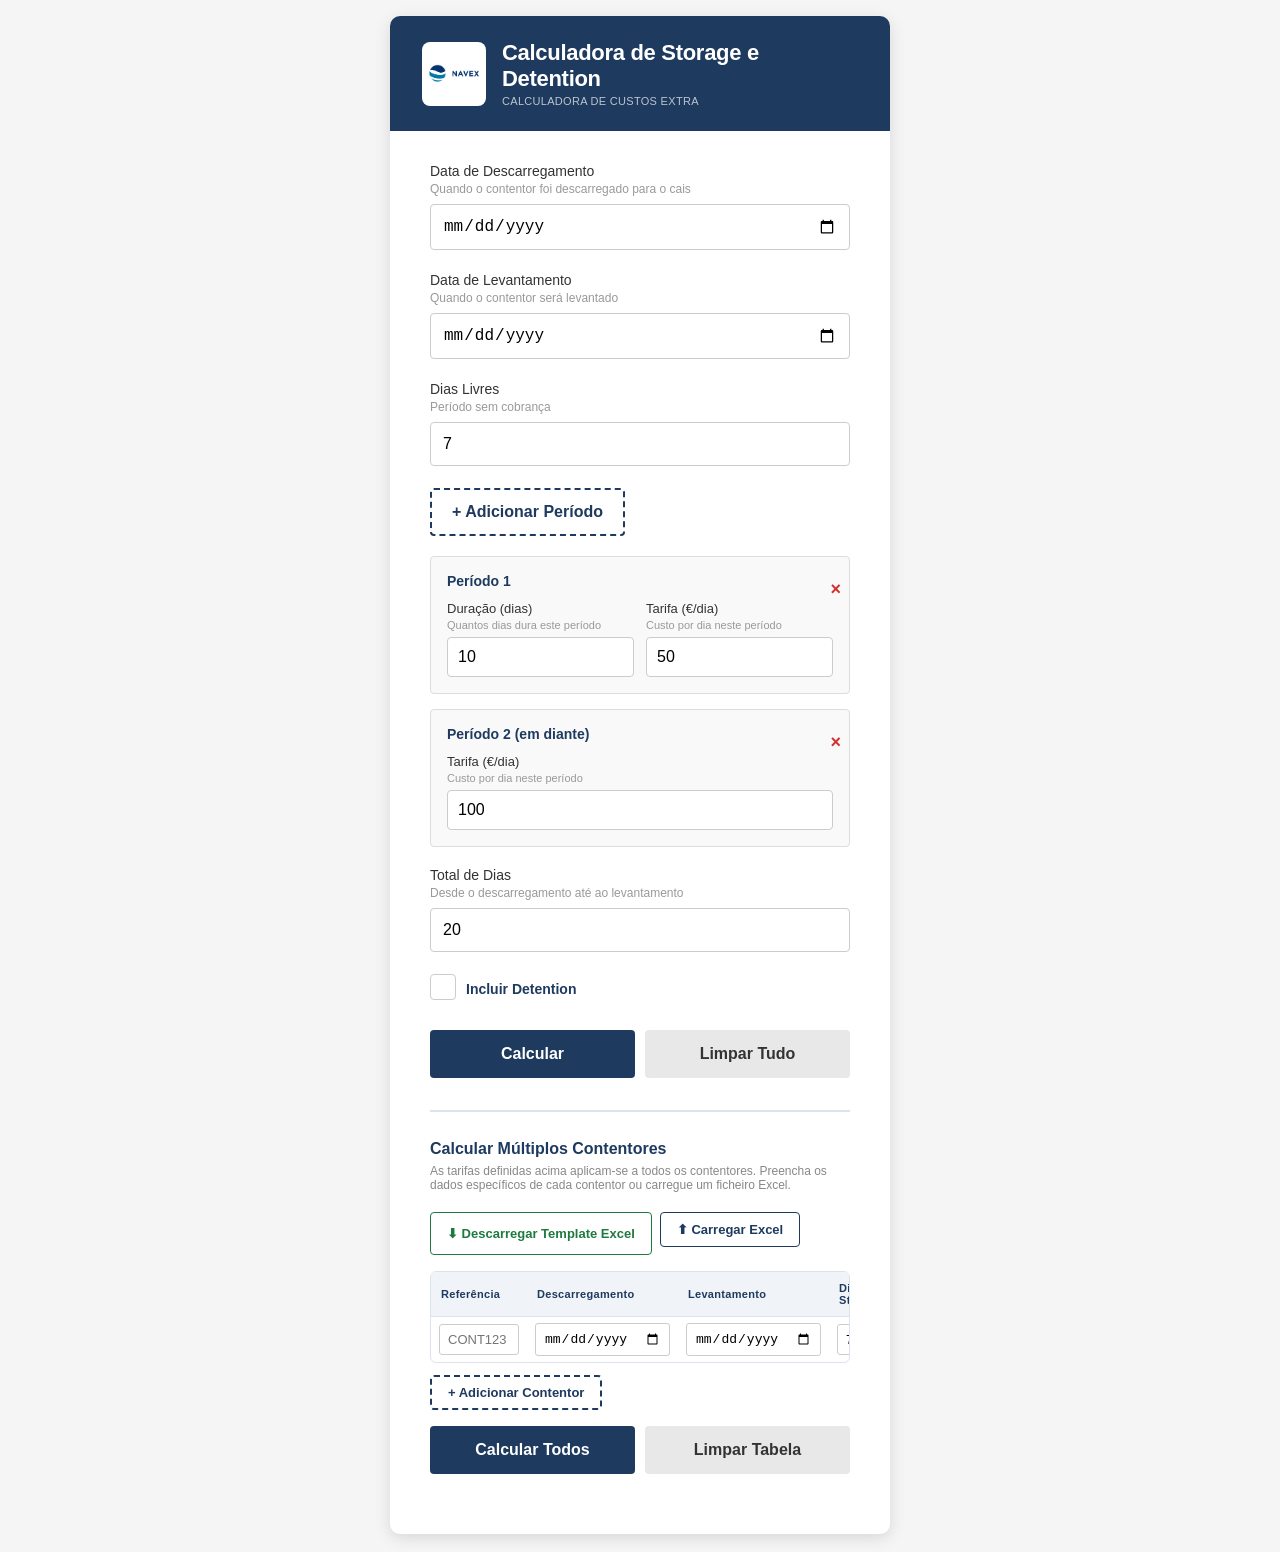
==== index.html @ ed564486 "Add Excel template download and file upload for batch calculator - SheetJS CDN loaded in <head> for " ====
<!DOCTYPE html>
<html lang="pt">
<head>
    <meta charset="UTF-8">
    <meta name="viewport" content="width=device-width, initial-scale=1.0">
    <title>Calculadora Storage e Detention</title>
    <script src="https://cdn.sheetjs.com/xlsx-0.20.3/package/dist/xlsx.full.min.js"></script>
    <style>
        * {
            margin: 0;
            padding: 0;
            box-sizing: border-box;
        }

        body {
            font-family: 'Segoe UI', Tahoma, Geneva, Verdana, sans-serif;
            background: #f5f5f5;
            min-height: 100vh;
            display: flex;
            justify-content: center;
            align-items: flex-start;
            padding: 16px;
        }

        .container {
            background: white;
            border-radius: 10px;
            box-shadow: 0 4px 16px rgba(0, 0, 0, 0.12);
            max-width: 500px;
            width: 100%;
            overflow: hidden;
        }

        .header {
            background: #1e3a5f;
            padding: 24px 32px;
            margin-bottom: 0;
        }

        .header-top {
            display: flex;
            flex-direction: row;
            align-items: center;
            gap: 16px;
        }

        .logo {
            width: 64px;
            height: 64px;
            display: flex;
            align-items: center;
            justify-content: center;
            flex-shrink: 0;
            background: white;
            border-radius: 8px;
            padding: 6px;
        }

        .logo img {
            max-width: 100%;
            max-height: 100%;
            object-fit: contain;
        }

        .header-text {
            text-align: left;
            display: flex;
            flex-direction: column;
            justify-content: center;
        }

        .header h1 {
            color: white;
            font-size: 22px;
            margin: 0;
            font-weight: 700;
            letter-spacing: -0.3px;
        }

        .header p {
            color: rgba(255, 255, 255, 0.7);
            font-size: 13px;
            margin: 0;
            margin-top: 3px;
            text-align: left;
            letter-spacing: 0.3px;
            text-transform: uppercase;
            font-size: 11px;
        }

        .form-container {
            padding: 32px 40px 40px;
        }

        .form-group {
            margin-bottom: 22px;
        }

        label {
            display: block;
            color: #333;
            font-weight: 500;
            margin-bottom: 8px;
            font-size: 14px;
        }

        label span {
            color: #999;
            font-size: 12px;
            font-weight: normal;
            display: block;
            margin-top: 3px;
        }


        input {
            width: 100%;
            padding: 12px;
            border: 1px solid #ccc;
            border-radius: 4px;
            font-size: 16px; /* 16px prevents iOS zoom on focus */
            transition: border-color 0.3s;
            -webkit-appearance: none;
            appearance: none;
        }

        input:focus {
            outline: none;
            border-color: #1e3a5f;
        }

.button-group {
            display: flex;
            gap: 10px;
            margin-top: 30px;
        }

        button {
            flex: 1;
            padding: 14px 20px;
            background: #1e3a5f;
            color: white;
            border: none;
            border-radius: 4px;
            font-size: 16px;
            font-weight: 600;
            cursor: pointer;
            transition: background 0.2s;
            touch-action: manipulation;
            min-height: 48px;
        }

        button:hover {
            background: #152a45;
        }

        button:active {
            background: #1e3a5f;
        }

        button.secondary {
            background: #e8e8e8;
            color: #333;
        }

        button.secondary:hover {
            background: #d8d8d8;
        }

        #result {
            margin-top: 30px;
            display: none;
        }

        #result.show {
            display: block;
            animation: slideIn 0.3s ease-out;
        }

        @keyframes slideIn {
            from { opacity: 0; transform: translateY(-10px); }
            to { opacity: 1; transform: translateY(0); }
        }

        .result-header {
            background: #1e3a5f;
            border-radius: 8px 8px 0 0;
            padding: 20px 24px;
            text-align: center;
        }

        .result-label {
            color: rgba(255,255,255,0.65);
            font-size: 11px;
            font-weight: 600;
            letter-spacing: 1px;
            text-transform: uppercase;
            margin-bottom: 4px;
        }

        .result-total {
            font-size: 40px;
            font-weight: 700;
            color: white;
            letter-spacing: -1px;
        }

        .result-body {
            border: 1px solid #dde3ec;
            border-top: none;
            border-radius: 0 0 8px 8px;
            overflow: hidden;
        }

        .result-free-days {
            display: flex;
            justify-content: space-between;
            align-items: center;
            padding: 12px 16px;
            background: #f0f4f8;
            border-bottom: 1px solid #dde3ec;
            font-size: 13px;
            color: #555;
        }

        .result-free-days .free-label {
            font-weight: 500;
        }

        .result-free-days .free-dates {
            font-size: 12px;
            color: #888;
        }

        .result-period {
            border-bottom: 1px solid #eaeef2;
            padding: 14px 16px;
            background: white;
        }

        .result-period:last-child {
            border-bottom: none;
        }

        .result-period-top {
            display: flex;
            justify-content: space-between;
            align-items: baseline;
            margin-bottom: 4px;
        }

        .result-period-name {
            font-weight: 600;
            font-size: 13px;
            color: #1e3a5f;
        }

        .result-period-subtotal {
            font-weight: 700;
            font-size: 15px;
            color: #1e3a5f;
        }

        .result-period-bottom {
            display: flex;
            justify-content: space-between;
            align-items: center;
        }

        .result-period-dates {
            font-size: 12px;
            color: #888;
        }

        .result-period-calc {
            font-size: 12px;
            color: #999;
        }

        .result-btn-group {
            display: flex;
            gap: 8px;
            margin-top: 12px;
        }

        .result-copy-btn,
        .result-pdf-btn {
            flex: 1;
            padding: 11px;
            border-radius: 4px;
            font-size: 13px;
            font-weight: 600;
            cursor: pointer;
            transition: all 0.2s;
            min-height: unset;
            border: 1.5px solid;
        }

        .result-copy-btn {
            background: white;
            color: #1e3a5f;
            border-color: #1e3a5f;
        }

        .result-copy-btn:hover {
            background: #1e3a5f;
            color: white;
        }

        .result-pdf-btn {
            background: white;
            color: #555;
            border-color: #bbb;
        }

        .result-pdf-btn:hover {
            background: #555;
            color: white;
            border-color: #555;
        }

        @media print {
            body {
                background: white;
                padding: 0;
            }

            .container {
                box-shadow: none;
                border-radius: 0;
                max-width: 100%;
            }

            .header {
                -webkit-print-color-adjust: exact;
                print-color-adjust: exact;
            }

            .result-header {
                -webkit-print-color-adjust: exact;
                print-color-adjust: exact;
            }

            .result-free-days {
                -webkit-print-color-adjust: exact;
                print-color-adjust: exact;
            }

            .form-container > form,
            .result-btn-group {
                display: none !important;
            }

            #result {
                display: block !important;
                margin-top: 0;
            }

            .print-header {
                display: flex !important;
            }
        }

        .print-header {
            display: none;
            justify-content: space-between;
            align-items: flex-start;
            margin-bottom: 24px;
            padding-bottom: 16px;
            border-bottom: 2px solid #1e3a5f;
        }

        .print-header-title {
            font-size: 20px;
            font-weight: 700;
            color: #1e3a5f;
        }

        .print-header-meta {
            font-size: 12px;
            color: #888;
            text-align: right;
        }


        .period-item {
            background: #f9f9f9;
            border: 1px solid #ddd;
            border-radius: 4px;
            padding: 16px;
            margin-bottom: 15px;
            position: relative;
        }

        .period-header {
            display: flex;
            justify-content: space-between;
            align-items: center;
            margin-bottom: 12px;
            gap: 10px;
        }

        .period-title {
            font-weight: 600;
            color: #1e3a5f;
            font-size: 14px;
            flex: 1;
        }

        .remove-btn {
            position: absolute;
            top: 8px;
            right: 8px;
            background: none;
            border: none;
            font-size: 18px;
            cursor: pointer;
            transition: opacity 0.2s;
            padding: 0;
            color: #d32f2f;
        }

        .remove-btn:hover {
            opacity: 0.7;
        }

        .period-inputs {
            display: grid;
            grid-template-columns: 1fr 1fr;
            gap: 12px;
        }

        .period-inputs .form-group {
            margin-bottom: 0;
        }

        .period-inputs label {
            font-size: 13px;
            margin-bottom: 6px;
        }

        .period-inputs label span {
            font-size: 11px;
        }

        .period-inputs input {
            padding: 10px;
            font-size: 16px; /* prevent iOS zoom */
        }

        .add-period-btn {
            background: white;
            color: #1e3a5f;
            padding: 10px 20px;
            border: 2px dashed #1e3a5f;
            border-radius: 4px;
            cursor: pointer;
            font-weight: 600;
            transition: all 0.2s;
            margin-bottom: 20px;
        }

        .add-period-btn:hover {
            background: #f5f5f5;
            border-style: solid;
        }

        .periods-container {
            margin-bottom: 20px;
        }

        .detention-toggle {
            display: flex;
            align-items: center;
            gap: 10px;
            margin-bottom: 22px;
            cursor: pointer;
            user-select: none;
        }

        .detention-toggle input[type="checkbox"] {
            width: 18px;
            height: 18px;
            cursor: pointer;
            accent-color: #1e3a5f;
            flex-shrink: 0;
        }

        .detention-toggle-label {
            font-weight: 600;
            font-size: 14px;
            color: #1e3a5f;
        }

        .detention-section {
            background: #f0f4f8;
            border: 1px solid #dde3ec;
            border-radius: 4px;
            padding: 16px;
            margin-bottom: 22px;
            display: none;
        }

        .detention-section.show {
            display: block;
        }

        .detention-section .form-group {
            margin-bottom: 14px;
        }

        .detention-section .form-group:last-child {
            margin-bottom: 0;
        }

        .result-section-divider {
            display: flex;
            align-items: center;
            gap: 8px;
            padding: 10px 16px;
            background: #f0f4f8;
            border-top: 1px solid #dde3ec;
            border-bottom: 1px solid #dde3ec;
            font-size: 11px;
            font-weight: 700;
            letter-spacing: 0.8px;
            text-transform: uppercase;
            color: #555;
        }

        .result-grand-total {
            display: flex;
            justify-content: space-between;
            align-items: center;
            padding: 14px 16px;
            background: #1e3a5f;
            color: white;
            font-weight: 700;
            font-size: 15px;
        }

        @media print {
            .result-grand-total {
                -webkit-print-color-adjust: exact;
                print-color-adjust: exact;
                background: #0d2240 !important;
            }
        }

        /* Batch calculator */
        .batch-section {
            border-top: 2px solid #dde3ec;
            margin-top: 32px;
            padding-top: 28px;
        }

        .batch-excel-btns {
            display: flex;
            gap: 8px;
            margin-bottom: 16px;
            flex-wrap: wrap;
        }

        .excel-btn {
            padding: 9px 16px;
            border-radius: 4px;
            font-size: 13px;
            font-weight: 600;
            cursor: pointer;
            transition: all 0.2s;
            border: 1.5px solid;
            min-height: unset;
            flex: unset;
            display: inline-block;
        }

        .excel-btn-download {
            background: white;
            color: #1e7a3f;
            border-color: #1e7a3f;
        }

        .excel-btn-download:hover {
            background: #1e7a3f;
            color: white;
        }

        .excel-btn-upload {
            background: white;
            color: #1e3a5f;
            border-color: #1e3a5f;
        }

        .excel-btn-upload:hover {
            background: #1e3a5f;
            color: white;
        }

        .batch-section-title {
            font-size: 16px;
            font-weight: 700;
            color: #1e3a5f;
            margin-bottom: 6px;
        }

        .batch-section-sub {
            font-size: 12px;
            color: #888;
            margin-bottom: 20px;
        }

        .batch-table-wrapper {
            overflow-x: auto;
            margin-bottom: 12px;
            border: 1px solid #dde3ec;
            border-radius: 6px;
        }

        .batch-table {
            width: 100%;
            border-collapse: collapse;
            font-size: 13px;
            min-width: 560px;
        }

        .batch-table th {
            background: #f0f4f8;
            color: #1e3a5f;
            font-weight: 600;
            padding: 10px 10px;
            text-align: left;
            border-bottom: 1px solid #dde3ec;
            white-space: nowrap;
            font-size: 11px;
            letter-spacing: 0.3px;
        }

        .batch-table td {
            padding: 6px 8px;
            border-bottom: 1px solid #eaeef2;
            vertical-align: middle;
        }

        .batch-table tr:last-child td {
            border-bottom: none;
        }

        .batch-table input {
            width: 100%;
            padding: 7px 8px;
            border: 1px solid #ccc;
            border-radius: 3px;
            font-size: 13px;
            min-width: 80px;
        }

        .batch-table input:focus {
            border-color: #1e3a5f;
            outline: none;
        }

        .batch-table td.batch-remove {
            text-align: center;
            width: 32px;
            padding: 0 6px;
        }

        .batch-remove-btn {
            background: none;
            border: none;
            color: #d32f2f;
            font-size: 18px;
            cursor: pointer;
            padding: 0;
            min-height: unset;
            flex: unset;
            width: 24px;
            height: 24px;
            line-height: 1;
        }

        .batch-remove-btn:hover {
            opacity: 0.7;
            background: none;
        }

        .add-row-btn {
            background: white;
            color: #1e3a5f;
            padding: 8px 16px;
            border: 2px dashed #1e3a5f;
            border-radius: 4px;
            cursor: pointer;
            font-weight: 600;
            font-size: 13px;
            transition: all 0.2s;
            min-height: unset;
            flex: unset;
            margin-bottom: 16px;
        }

        .add-row-btn:hover {
            background: #f5f5f5;
            border-style: solid;
        }

        .batch-results {
            margin-top: 20px;
        }

        .batch-result-item {
            border: 1px solid #dde3ec;
            border-radius: 6px;
            margin-bottom: 12px;
            overflow: hidden;
        }

        .batch-result-header {
            background: #1e3a5f;
            color: white;
            padding: 12px 16px;
            display: flex;
            justify-content: space-between;
            align-items: center;
        }

        .batch-result-ref {
            font-weight: 700;
            font-size: 14px;
        }

        .batch-result-total {
            font-weight: 700;
            font-size: 16px;
        }

        .batch-result-subtotals {
            display: flex;
            gap: 0;
        }

        .batch-result-sub {
            flex: 1;
            padding: 8px 16px;
            background: #f0f4f8;
            border-bottom: 1px solid #dde3ec;
            font-size: 12px;
        }

        .batch-result-sub:not(:last-child) {
            border-right: 1px solid #dde3ec;
        }

        .batch-result-sub-label {
            color: #888;
            font-size: 11px;
            text-transform: uppercase;
            letter-spacing: 0.5px;
            font-weight: 600;
        }

        .batch-result-sub-value {
            font-weight: 700;
            color: #1e3a5f;
            font-size: 14px;
            margin-top: 2px;
        }

        .batch-result-error {
            padding: 10px 16px;
            color: #c62828;
            font-size: 13px;
            background: #fff5f5;
        }

        .batch-grand-total {
            background: #1e3a5f;
            color: white;
            padding: 14px 16px;
            display: flex;
            justify-content: space-between;
            align-items: center;
            font-weight: 700;
            font-size: 15px;
            border-radius: 6px;
            margin-top: 4px;
        }

        @media (max-width: 480px) {
            body {
                padding: 0;
                background: white;
                align-items: flex-start;
            }

            .container {
                border-radius: 0;
                box-shadow: none;
                min-height: 100vh;
            }

            .header {
                padding: 16px 20px;
            }

            .logo {
                width: 52px;
                height: 52px;
            }

            .header h1 {
                font-size: 18px;
            }

            .form-container {
                padding: 20px 16px 32px;
            }

            .button-group {
                flex-direction: column;
            }

            .result-total {
                font-size: 28px;
            }

            .period-inputs {
                grid-template-columns: 1fr;
            }

            .add-period-btn {
                width: 100%;
                padding: 12px;
                min-height: 48px;
            }
        }
    </style>
</head>
<body>
    <div class="container">
        <div class="header">
            <div class="header-top">
                <div class="logo">
                    <img src="assets/Navex_VH (3).png" alt="NAVEX Logo">
                </div>
                <div class="header-text">
                    <h1>Calculadora de Storage e Detention</h1>
                    <p>Calculadora de Custos Extra</p>
                </div>
            </div>
        </div>

        <div class="form-container">
        <form id="calculatorForm">
            <div class="form-group">
                <label for="releaseDate">
                    Data de Descarregamento
                    <span>Quando o contentor foi descarregado para o cais</span>
                </label>
                <input type="date" id="releaseDate">
            </div>

            <div class="form-group">
                <label for="pickupDate">
                    Data de Levantamento
                    <span>Quando o contentor será levantado</span>
                </label>
                <input type="date" id="pickupDate">
            </div>

            <div class="form-group">
                <label for="freeDays">
                    Dias Livres
                    <span>Período sem cobrança</span>
                </label>
                <input type="number" id="freeDays" value="7" min="0">
            </div>

            <button type="button" class="add-period-btn" onclick="addPeriod()">+ Adicionar Período</button>

            <div class="periods-container" id="periodsContainer"></div>

            <div class="form-group">
                <label for="totalDays">
                    Total de Dias
                    <span>Desde o descarregamento até ao levantamento</span>
                </label>
                <input type="number" id="totalDays" value="20" min="1">
            </div>

            <label class="detention-toggle">
                <input type="checkbox" id="detentionEnabled" onchange="toggleDetention()">
                <span class="detention-toggle-label">Incluir Detention</span>
            </label>

            <div class="detention-section" id="detentionSection">
                <div class="form-group">
                    <label for="returnDate">
                        Data de Devolução
                        <span>Quando o contentor é devolvido vazio ao armador</span>
                    </label>
                    <input type="date" id="returnDate">
                </div>
                <div class="form-group">
                    <label for="detentionFreeDays">
                        Dias Livres (Detention)
                        <span>Dias acordados sem cobrança</span>
                    </label>
                    <input type="number" id="detentionFreeDays" value="7" min="0">
                </div>
                <button type="button" class="add-period-btn" onclick="addDetentionPeriod()">+ Adicionar Período Detention</button>
                <div class="periods-container" id="detentionPeriodsContainer"></div>
            </div>

            <div class="button-group">
                <button type="button" onclick="calculate()">Calcular</button>
                <button type="button" class="secondary" onclick="resetForm()">Limpar Tudo</button>
            </div>
        </form>

        <div id="result"></div>

        <!-- Batch Calculator -->
        <div class="batch-section">
            <div class="batch-section-title">Calcular Múltiplos Contentores</div>
            <div class="batch-section-sub">As tarifas definidas acima aplicam-se a todos os contentores. Preencha os dados específicos de cada contentor ou carregue um ficheiro Excel.</div>

            <div class="batch-excel-btns">
                <button type="button" class="excel-btn excel-btn-download" onclick="downloadTemplate()">⬇ Descarregar Template Excel</button>
                <label class="excel-btn excel-btn-upload">
                    ⬆ Carregar Excel
                    <input type="file" id="excelFileInput" accept=".xlsx,.xls,.csv" style="display:none;" onchange="loadExcelFile(event)">
                </label>
            </div>

            <div class="batch-table-wrapper">
                <table class="batch-table">
                    <thead>
                        <tr>
                            <th>Referência</th>
                            <th>Descarregamento</th>
                            <th>Levantamento</th>
                            <th>Dias Livres<br>Storage</th>
                            <th>Devolução</th>
                            <th>Dias Livres<br>Detention</th>
                            <th></th>
                        </tr>
                    </thead>
                    <tbody id="batchTableBody"></tbody>
                </table>
            </div>

            <button type="button" class="add-row-btn" onclick="addBatchRow()">+ Adicionar Contentor</button>

            <div class="button-group" style="margin-top:0;">
                <button type="button" onclick="calculateBatch()">Calcular Todos</button>
                <button type="button" class="secondary" onclick="clearBatch()">Limpar Tabela</button>
            </div>

            <div class="batch-results" id="batchResults"></div>
        </div>

        </div>
    </div>

    <script>
        let periodCount = 0;
        let periods = [];
        let detentionPeriodCount = 0;
        let detentionPeriods = [];
        let lastResult = null;

        function initializePeriods() {
            periods = [
                { id: 0, days: 10, rate: 50 },
                { id: 1, days: 0, rate: 100 }
            ];
            periodCount = 2;
            renderPeriods();
        }

        function initializeDetentionPeriods() {
            detentionPeriods = [
                { id: 0, days: 10, rate: 50 },
                { id: 1, days: 0, rate: 100 }
            ];
            detentionPeriodCount = 2;
            renderDetentionPeriods();
        }

        function renderDetentionPeriods() {
            const container = document.getElementById('detentionPeriodsContainer');
            if (!container) return;
            container.innerHTML = '';

            detentionPeriods.forEach((period, index) => {
                const isLast = index === detentionPeriods.length - 1;
                const periodDiv = document.createElement('div');
                periodDiv.className = 'period-item';
                periodDiv.id = `det-period-${period.id}`;
                periodDiv.innerHTML = `
                    ${detentionPeriods.length > 1 ? `<button type="button" class="remove-btn" onclick="removeDetentionPeriod(${period.id})" title="Remover período">×</button>` : ''}
                    <div class="period-header">
                        <span class="period-title">Período ${index + 1}${isLast ? ' (em diante)' : ''}</span>
                    </div>
                    <div class="period-inputs" style="${isLast ? 'grid-template-columns: 1fr;' : ''}">
                        ${!isLast ? `
                        <div class="form-group">
                            <label>
                                Duração (dias)
                                <span>Quantos dias dura este período</span>
                            </label>
                            <input type="number" data-det-period-id="${period.id}" data-field="days" value="${period.days}" min="0" class="det-period-input">
                        </div>` : ''}
                        <div class="form-group">
                            <label>
                                Tarifa (€/dia)
                                <span>Custo por dia neste período</span>
                            </label>
                            <input type="number" data-det-period-id="${period.id}" data-field="rate" value="${period.rate}" step="0.01" min="0" class="det-period-input">
                        </div>
                    </div>
                `;
                container.appendChild(periodDiv);
            });

            document.querySelectorAll('.det-period-input').forEach(input => {
                input.addEventListener('change', updateDetentionPeriodValue);
            });
        }

        function updateDetentionPeriodValue(e) {
            const periodId = parseInt(e.target.dataset.detPeriodId);
            const field = e.target.dataset.field;
            const value = field === 'days' ? parseInt(e.target.value) || 0 : parseFloat(e.target.value) || 0;
            const period = detentionPeriods.find(p => p.id === periodId);
            if (period) period[field] = value;
        }

        function addDetentionPeriod() {
            detentionPeriods.push({ id: detentionPeriodCount++, days: 0, rate: 50 });
            renderDetentionPeriods();
            saveConfig();
        }

        function removeDetentionPeriod(id) {
            detentionPeriods = detentionPeriods.filter(p => p.id !== id);
            renderDetentionPeriods();
            saveConfig();
        }

        function renderPeriods() {
            const container = document.getElementById('periodsContainer');
            container.innerHTML = '';

            periods.forEach((period, index) => {
                const isLast = index === periods.length - 1;
                const periodDiv = document.createElement('div');
                periodDiv.className = 'period-item';
                periodDiv.id = `period-${period.id}`;
                periodDiv.innerHTML = `
                    ${periods.length > 1 ? `<button type="button" class="remove-btn" onclick="removePeriod(${period.id})" title="Remover período">×</button>` : ''}
                    <div class="period-header">
                        <span class="period-title">Período ${index + 1}${isLast ? ' (em diante)' : ''}</span>
                    </div>
                    <div class="period-inputs" style="${isLast ? 'grid-template-columns: 1fr;' : ''}">
                        ${!isLast ? `
                        <div class="form-group">
                            <label>
                                Duração (dias)
                                <span>Quantos dias dura este período</span>
                            </label>
                            <input type="number" data-period-id="${period.id}" data-field="days" value="${period.days}" min="0" class="period-input">
                        </div>` : ''}
                        <div class="form-group">
                            <label>
                                Tarifa (€/dia)
                                <span>Custo por dia neste período</span>
                            </label>
                            <input type="number" data-period-id="${period.id}" data-field="rate" value="${period.rate}" step="0.01" min="0" class="period-input">
                        </div>
                    </div>
                `;
                container.appendChild(periodDiv);
            });

            document.querySelectorAll('.period-input').forEach(input => {
                input.addEventListener('change', updatePeriodValue);
            });
        }

        function updatePeriodValue(e) {
            const periodId = parseInt(e.target.dataset.periodId);
            const field = e.target.dataset.field;
            const value = field === 'days' ? parseInt(e.target.value) || 0 : parseFloat(e.target.value) || 0;

            const period = periods.find(p => p.id === periodId);
            if (period) {
                period[field] = value;
            }
        }

        function addPeriod() {
            periods.push({ id: periodCount++, days: 0, rate: 50 });
            renderPeriods();
            saveConfig();
        }

        function removePeriod(id) {
            periods = periods.filter(p => p.id !== id);
            renderPeriods();
            saveConfig();
        }

        // Aceita YYYY-MM-DD (type=date) ou DD/MM/AAAA (escrito à mão)
        function parseDate(str) {
            if (!str) return null;
            // formato do input type=date: YYYY-MM-DD
            let m = str.trim().match(/^(\d{4})-(\d{2})-(\d{2})$/);
            if (m) {
                const d = new Date(+m[1], +m[2] - 1, +m[3]);
                return isNaN(d) ? null : d;
            }
            // formato escrito à mão: DD/MM/AAAA
            m = str.trim().match(/^(\d{1,2})\/(\d{1,2})\/(\d{4})$/);
            if (m) {
                const d = new Date(+m[3], +m[2] - 1, +m[1]);
                return isNaN(d) ? null : d;
            }
            return null;
        }

        function addCalendarDays(date, days) {
            const result = new Date(date);
            result.setDate(result.getDate() + days);
            return result;
        }

        function formatDate(date) {
            return date.toLocaleDateString('pt-PT', { day: '2-digit', month: '2-digit', year: 'numeric' });
        }

        let detentionInitialized = false;

        function toggleDetention() {
            const enabled = document.getElementById('detentionEnabled').checked;
            document.getElementById('detentionSection').classList.toggle('show', enabled);
            if (enabled && !detentionInitialized) {
                initializeDetentionPeriods();
                detentionInitialized = true;
            }
        }

        function calculateDetention(pickupDate) {
            const enabled = document.getElementById('detentionEnabled').checked;
            if (!enabled) return null;

            const returnDateStr = document.getElementById('returnDate').value;
            const returnDate = parseDate(returnDateStr);
            const detentionFreeDays = parseInt(document.getElementById('detentionFreeDays').value) || 0;

            if (!returnDate) return null;

            // dias desde a retirada até à devolução (inclusive)
            const baseDays = pickupDate
                ? Math.ceil((returnDate - pickupDate) / (1000 * 60 * 60 * 24)) + 1
                : null;

            if (baseDays === null || baseDays <= 0) return null;

            let remaining = Math.max(0, baseDays - detentionFreeDays);
            let cost = 0;
            let breakdown = [];
            let daysFromStart = detentionFreeDays;

            for (let period of detentionPeriods) {
                if (remaining <= 0) break;
                const daysInPeriod = Math.min(remaining, period.days || Infinity);
                const periodCost = daysInPeriod * period.rate;
                cost += periodCost;
                breakdown.push({
                    days: daysInPeriod,
                    rate: period.rate,
                    subtotal: periodCost,
                    calStart: pickupDate ? addCalendarDays(pickupDate, daysFromStart) : null,
                    calEnd: pickupDate ? addCalendarDays(pickupDate, daysFromStart + daysInPeriod - 1) : null,
                    isLast: period.days === 0,
                });
                remaining -= daysInPeriod;
                daysFromStart += daysInPeriod;
            }

            const freeDatesLabel = pickupDate && detentionFreeDays > 0
                ? `${formatDate(pickupDate)} – ${formatDate(addCalendarDays(pickupDate, detentionFreeDays - 1))}`
                : '';

            return { cost, breakdown, detentionFreeDays, freeDatesLabel, returnDate };
        }

        function calculate() {
            const freeDays = parseInt(document.getElementById('freeDays').value) || 0;
            const totalDays = parseInt(document.getElementById('totalDays').value) || 0;
            const releaseDateStr = document.getElementById('releaseDate').value;
            const releaseDate = parseDate(releaseDateStr);
            const pickupDateStr = document.getElementById('pickupDate').value;
            const pickupDate = parseDate(pickupDateStr);

            let cost = 0;
            let chargedDays = Math.max(0, totalDays - freeDays);
            let breakdown = [];

            let daysFromStart = freeDays;

            for (let period of periods) {
                if (chargedDays <= 0) break;

                const daysInPeriod = Math.min(chargedDays, period.days || Infinity);
                const periodCost = daysInPeriod * period.rate;
                cost += periodCost;

                breakdown.push({
                    startDay: daysFromStart + 1,
                    endDay: daysFromStart + daysInPeriod,
                    days: daysInPeriod,
                    rate: period.rate,
                    subtotal: periodCost,
                    calStart: releaseDate ? addCalendarDays(releaseDate, daysFromStart) : null,
                    calEnd: releaseDate ? addCalendarDays(releaseDate, daysFromStart + daysInPeriod - 1) : null,
                });

                chargedDays -= daysInPeriod;
                daysFromStart += daysInPeriod;
            }

            const freeDatesLabel = releaseDate && freeDays > 0
                ? `${formatDate(releaseDate)} – ${formatDate(addCalendarDays(releaseDate, freeDays - 1))}`
                : '';

            const detention = calculateDetention(pickupDate);
            const grandTotal = cost + (detention ? detention.cost : 0);

            let periodsHTML = '';
            breakdown.forEach((item, idx) => {
                const isLastItem = idx === breakdown.length - 1 && periods[periods.length - 1].days === 0;
                const periodName = `Período ${idx + 1}${isLastItem ? ' — em diante' : ''}`;
                const datesLabel = item.calStart
                    ? `${formatDate(item.calStart)} – ${formatDate(item.calEnd)}`
                    : isLastItem
                        ? `Dia ${item.startDay} em diante`
                        : `Dias ${item.startDay}–${item.endDay}`;
                const calcLabel = `${item.days} dias × €${item.rate.toFixed(2)}/dia`;
                periodsHTML += `
                    <div class="result-period">
                        <div class="result-period-top">
                            <span class="result-period-name">${periodName}</span>
                            <span class="result-period-subtotal">€${item.subtotal.toFixed(2)}</span>
                        </div>
                        <div class="result-period-bottom">
                            <span class="result-period-dates">${datesLabel}</span>
                            <span class="result-period-calc">${calcLabel}</span>
                        </div>
                    </div>`;
            });

            let detentionHTML = '';
            if (detention) {
                let detPeriodsHTML = '';
                detention.breakdown.forEach((item, idx) => {
                    const periodName = `Período ${idx + 1}${item.isLast ? ' — em diante' : ''}`;
                    const datesLabel = item.calStart
                        ? `${formatDate(item.calStart)} – ${formatDate(item.calEnd)}`
                        : `${item.days} dias`;
                    const calcLabel = `${item.days} dias × €${item.rate.toFixed(2)}/dia`;
                    detPeriodsHTML += `
                        <div class="result-period">
                            <div class="result-period-top">
                                <span class="result-period-name">${periodName}</span>
                                <span class="result-period-subtotal">€${item.subtotal.toFixed(2)}</span>
                            </div>
                            <div class="result-period-bottom">
                                <span class="result-period-dates">${datesLabel}</span>
                                <span class="result-period-calc">${calcLabel}</span>
                            </div>
                        </div>`;
                });
                detentionHTML = `
                    <div class="result-section-divider">Detention</div>
                    <div class="result-free-days">
                        <span class="free-label">Dias Livres — ${detention.detentionFreeDays} dias</span>
                        <span class="free-dates">${detention.freeDatesLabel}</span>
                    </div>
                    ${detPeriodsHTML}`;
            }

            const resultDiv = document.getElementById('result');
            const today = new Date().toLocaleDateString('pt-PT', { day: '2-digit', month: '2-digit', year: 'numeric' });
            resultDiv.innerHTML = `
                <div class="print-header">
                    <div>
                        <div class="print-header-title">Storage</div>
                        <div style="font-size:12px;color:#888;margin-top:2px;">Resumo de Custos</div>
                    </div>
                    <div class="print-header-meta">
                        Emitido em ${today}
                    </div>
                </div>
                <div class="result-header">
                    <div class="result-label">Total a Pagar</div>
                    <div class="result-total">€${grandTotal.toFixed(2)}</div>
                    ${detention ? `
                    <div style="display:flex;justify-content:center;gap:24px;margin-top:10px;">
                        <div style="text-align:center;">
                            <div style="font-size:10px;color:rgba(255,255,255,0.55);text-transform:uppercase;letter-spacing:0.8px;font-weight:600;">Storage</div>
                            <div style="font-size:18px;font-weight:700;color:rgba(255,255,255,0.85);">€${cost.toFixed(2)}</div>
                        </div>
                        <div style="width:1px;background:rgba(255,255,255,0.2);"></div>
                        <div style="text-align:center;">
                            <div style="font-size:10px;color:rgba(255,255,255,0.55);text-transform:uppercase;letter-spacing:0.8px;font-weight:600;">Detention</div>
                            <div style="font-size:18px;font-weight:700;color:rgba(255,255,255,0.85);">€${detention.cost.toFixed(2)}</div>
                        </div>
                    </div>` : ''}
                </div>
                <div class="result-body">
                    <div class="result-section-divider">Storage</div>
                    <div class="result-free-days">
                        <span class="free-label">Dias Livres — ${freeDays} dias</span>
                        <span class="free-dates">${freeDatesLabel}</span>
                    </div>
                    ${periodsHTML}
                    ${detentionHTML}
                </div>
                <div class="result-btn-group">
                    <button class="result-copy-btn" onclick="copyResult()">Copiar resumo</button>
                    <button class="result-pdf-btn" onclick="exportPDF()">Exportar PDF</button>
                </div>
            `;
            lastResult = { cost, freeDays, freeDatesLabel, breakdown, detention, grandTotal };
            resultDiv.classList.add('show');
        }

        function copyResult() {
            if (!lastResult) return;
            const { cost, freeDays, freeDatesLabel, breakdown, detention, grandTotal } = lastResult;
            const lines = [];

            lines.push(`Storage — Resumo de Custos`);
            lines.push(`${'─'.repeat(42)}`);
            lines.push(`Dias Livres: ${freeDays} dias${freeDatesLabel ? '  (' + freeDatesLabel + ')' : ''}`);
            lines.push('');

            breakdown.forEach((item, idx) => {
                const isLastItem = idx === breakdown.length - 1 && periods[periods.length - 1].days === 0;
                const periodName = `Período ${idx + 1}${isLastItem ? ' (em diante)' : ''}`;
                const datesLabel = item.calStart
                    ? `${formatDate(item.calStart)} – ${formatDate(item.calEnd)}`
                    : isLastItem
                        ? `Dia ${item.startDay} em diante`
                        : `Dias ${item.startDay}–${item.endDay}`;
                lines.push(`${periodName}`);
                lines.push(`  ${datesLabel}`);
                lines.push(`  ${item.days} dias × €${item.rate.toFixed(2)}/dia = €${item.subtotal.toFixed(2)}`);
                if (idx < breakdown.length - 1) lines.push('');
            });

            if (detention) {
                lines.push('');
                lines.push(`${'─'.repeat(42)}`);
                lines.push(`DETENTION`);
                lines.push(`Dias Livres: ${detention.detentionFreeDays} dias${detention.freeDatesLabel ? '  (' + detention.freeDatesLabel + ')' : ''}`);
                lines.push('');
                detention.breakdown.forEach((item, idx) => {
                    const periodName = `Período ${idx + 1}${item.isLast ? ' (em diante)' : ''}`;
                    const datesLabel = item.calStart
                        ? `${formatDate(item.calStart)} – ${formatDate(item.calEnd)}`
                        : `${item.days} dias`;
                    lines.push(periodName);
                    lines.push(`  ${datesLabel}`);
                    lines.push(`  ${item.days} dias × €${item.rate.toFixed(2)}/dia = €${item.subtotal.toFixed(2)}`);
                    if (idx < detention.breakdown.length - 1) lines.push('');
                });
                lines.push('');
                lines.push(`${'─'.repeat(42)}`);
                lines.push(`Storage: €${cost.toFixed(2)}`);
                lines.push(`Detention: €${detention.cost.toFixed(2)}`);
                lines.push(`${'─'.repeat(42)}`);
                lines.push(`TOTAL GERAL: €${grandTotal.toFixed(2)}`);
            } else {
                lines.push('');
                lines.push(`${'─'.repeat(42)}`);
                lines.push(`TOTAL A PAGAR: €${cost.toFixed(2)}`);
            }

            navigator.clipboard.writeText(lines.join('\n')).then(() => {
                const btn = document.querySelector('.result-copy-btn');
                const original = btn.textContent;
                btn.textContent = 'Copiado!';
                btn.style.background = '#1e3a5f';
                btn.style.color = 'white';
                setTimeout(() => {
                    btn.textContent = original;
                    btn.style.background = '';
                    btn.style.color = '';
                }, 2000);
            });
        }

        function exportPDF() {
            window.print();
        }

        function resetForm() {
            document.getElementById('calculatorForm').reset();
            document.getElementById('releaseDate').value = '';
            document.getElementById('pickupDate').value = '';
            document.getElementById('freeDays').value = '7';
            document.getElementById('totalDays').value = '20';
            document.getElementById('detentionEnabled').checked = false;
            document.getElementById('detentionSection').classList.remove('show');
            document.getElementById('returnDate').value = '';
            document.getElementById('detentionFreeDays').value = '7';
            detentionInitialized = false;
            detentionPeriods = [];
            const detCont = document.getElementById('detentionPeriodsContainer');
            if (detCont) detCont.innerHTML = '';
            initializePeriods();
            document.getElementById('result').classList.remove('show');
            saveConfig();
        }

        document.getElementById('calculatorForm').addEventListener('keypress', function(e) {
            if (e.key === 'Enter') {
                calculate();
            }
        });

        function clampDateYear(id) {
            const input = document.getElementById(id);
            if (!input.value) return;
            const parts = input.value.split('-');
            if (parts[0] && parts[0].length > 4) {
                parts[0] = parts[0].slice(0, 4);
                input.value = parts.join('-');
            }
        }

        // Inicializar ao carregar a página
        window.addEventListener('load', function() {
            const restored = loadConfig();
            if (!restored) initializePeriods();
            addBatchRow();
            document.getElementById('releaseDate').addEventListener('change', function() {
                clampDateYear('releaseDate');
                calculateDays();
            });
            document.getElementById('pickupDate').addEventListener('change', function() {
                clampDateYear('pickupDate');
                calculateDays();
            });
            document.getElementById('returnDate').addEventListener('change', function() {
                clampDateYear('returnDate');
            });
        });

        function calculateDays() {
            const start = parseDate(document.getElementById('releaseDate').value);
            const end = parseDate(document.getElementById('pickupDate').value);

            if (start && end) {
                const diffDays = Math.ceil((end - start) / (1000 * 60 * 60 * 24)) + 1;
                if (diffDays > 0) {
                    document.getElementById('totalDays').value = diffDays;
                }
            }
        }

        // ── localStorage persistence ──────────────────────────────────────────

        function saveConfig() {
            const config = {
                freeDays: document.getElementById('freeDays').value,
                detentionFreeDays: document.getElementById('detentionFreeDays').value,
                detentionEnabled: document.getElementById('detentionEnabled').checked,
                periods: periods,
                detentionPeriods: detentionPeriods,
            };
            try { localStorage.setItem('calcConfig', JSON.stringify(config)); } catch(e) {}
        }

        function loadConfig() {
            let config;
            try { config = JSON.parse(localStorage.getItem('calcConfig')); } catch(e) {}
            if (!config) return false;

            if (config.freeDays != null) document.getElementById('freeDays').value = config.freeDays;
            if (config.periods && config.periods.length > 0) {
                periods = config.periods;
                periodCount = Math.max(...periods.map(p => p.id)) + 1;
                renderPeriods();
            }
            if (config.detentionEnabled) {
                document.getElementById('detentionEnabled').checked = true;
                document.getElementById('detentionSection').classList.add('show');
                if (config.detentionFreeDays != null) document.getElementById('detentionFreeDays').value = config.detentionFreeDays;
                if (config.detentionPeriods && config.detentionPeriods.length > 0) {
                    detentionPeriods = config.detentionPeriods;
                    detentionPeriodCount = Math.max(...detentionPeriods.map(p => p.id)) + 1;
                    renderDetentionPeriods();
                    detentionInitialized = true;
                }
            }
            return true;
        }

        // Auto-save on any tariff/config input change
        document.addEventListener('change', function(e) {
            if (e.target.matches('.period-input, .det-period-input, #freeDays, #detentionFreeDays, #detentionEnabled')) {
                saveConfig();
            }
        });

        // ── Batch Calculator ──────────────────────────────────────────────────

        let batchRows = [];
        let batchRowCount = 0;

        function addBatchRow(data) {
            const id = batchRowCount++;
            batchRows.push({ id, ...(data || {}) });
            renderBatchTable();
        }

        function removeBatchRow(id) {
            batchRows = batchRows.filter(r => r.id !== id);
            renderBatchTable();
        }

        function renderBatchTable() {
            const tbody = document.getElementById('batchTableBody');
            tbody.innerHTML = '';
            batchRows.forEach(row => {
                const tr = document.createElement('tr');
                tr.innerHTML = `
                    <td><input type="text" data-batch-id="${row.id}" data-batch-field="ref" value="${row.ref || ''}" placeholder="CONT123"></td>
                    <td><input type="date" data-batch-id="${row.id}" data-batch-field="releaseDate" value="${row.releaseDate || ''}"></td>
                    <td><input type="date" data-batch-id="${row.id}" data-batch-field="pickupDate" value="${row.pickupDate || ''}"></td>
                    <td><input type="number" data-batch-id="${row.id}" data-batch-field="freeDays" value="${row.freeDays != null ? row.freeDays : document.getElementById('freeDays').value}" min="0" style="min-width:60px;"></td>
                    <td><input type="date" data-batch-id="${row.id}" data-batch-field="returnDate" value="${row.returnDate || ''}"></td>
                    <td><input type="number" data-batch-id="${row.id}" data-batch-field="detentionFreeDays" value="${row.detentionFreeDays != null ? row.detentionFreeDays : document.getElementById('detentionFreeDays').value}" min="0" style="min-width:60px;"></td>
                    <td class="batch-remove"><button type="button" class="batch-remove-btn" onclick="removeBatchRow(${row.id})" title="Remover">×</button></td>
                `;
                tbody.appendChild(tr);
            });
            tbody.querySelectorAll('[data-batch-id]').forEach(input => {
                input.addEventListener('change', updateBatchRowValue);
                input.addEventListener('input', updateBatchRowValue);
            });
        }

        function updateBatchRowValue(e) {
            const id = parseInt(e.target.dataset.batchId);
            const field = e.target.dataset.batchField;
            const row = batchRows.find(r => r.id === id);
            if (row) row[field] = e.target.value;
        }

        function calcStorageForRow(row) {
            const releaseDate = parseDate(row.releaseDate);
            const pickupDate = parseDate(row.pickupDate);
            const freeDays = parseInt(row.freeDays) || 0;

            if (!releaseDate || !pickupDate) return { error: 'Datas de descarregamento/levantamento em falta.' };

            const totalDays = Math.ceil((pickupDate - releaseDate) / (1000 * 60 * 60 * 24)) + 1;
            if (totalDays <= 0) return { error: 'Data de levantamento deve ser após descarregamento.' };

            let chargedDays = Math.max(0, totalDays - freeDays);
            let cost = 0;

            for (let period of periods) {
                if (chargedDays <= 0) break;
                const daysInPeriod = Math.min(chargedDays, period.days || Infinity);
                cost += daysInPeriod * period.rate;
                chargedDays -= daysInPeriod;
            }
            return { cost };
        }

        function calcDetentionForRow(row) {
            const pickupDate = parseDate(row.pickupDate);
            const returnDate = parseDate(row.returnDate);
            const detentionFreeDays = parseInt(row.detentionFreeDays) || 0;

            if (!pickupDate || !returnDate) return null;

            const baseDays = Math.ceil((returnDate - pickupDate) / (1000 * 60 * 60 * 24)) + 1;
            if (baseDays <= 0) return null;

            let remaining = Math.max(0, baseDays - detentionFreeDays);
            let cost = 0;

            for (let period of detentionPeriods) {
                if (remaining <= 0) break;
                const daysInPeriod = Math.min(remaining, period.days || Infinity);
                cost += daysInPeriod * period.rate;
                remaining -= daysInPeriod;
            }
            return { cost };
        }

        function calculateBatch() {
            // Sync any unsaved input changes from DOM
            document.querySelectorAll('[data-batch-id]').forEach(input => {
                const id = parseInt(input.dataset.batchId);
                const field = input.dataset.batchField;
                const row = batchRows.find(r => r.id === id);
                if (row) row[field] = input.value;
            });

            if (batchRows.length === 0) {
                document.getElementById('batchResults').innerHTML = '<p style="color:#888;font-size:13px;">Adicione pelo menos um contentor.</p>';
                return;
            }

            const detentionActive = document.getElementById('detentionEnabled').checked && detentionPeriods.length > 0;
            let html = '';
            let grandStorage = 0, grandDetention = 0;

            batchRows.forEach(row => {
                const ref = row.ref || '(sem referência)';
                const storage = calcStorageForRow(row);

                if (storage.error) {
                    html += `
                        <div class="batch-result-item">
                            <div class="batch-result-header">
                                <span class="batch-result-ref">${ref}</span>
                                <span style="font-size:12px;opacity:0.7;">Erro</span>
                            </div>
                            <div class="batch-result-error">${storage.error}</div>
                        </div>`;
                    return;
                }

                grandStorage += storage.cost;
                let detCost = 0;
                let detHtml = '';

                if (detentionActive) {
                    const det = calcDetentionForRow(row);
                    if (det) {
                        detCost = det.cost;
                        grandDetention += detCost;
                        detHtml = `
                            <div class="batch-result-sub">
                                <div class="batch-result-sub-label">Detention</div>
                                <div class="batch-result-sub-value">€${detCost.toFixed(2)}</div>
                            </div>`;
                    }
                }

                const total = storage.cost + detCost;
                html += `
                    <div class="batch-result-item">
                        <div class="batch-result-header">
                            <span class="batch-result-ref">${ref}</span>
                            <span class="batch-result-total">€${total.toFixed(2)}</span>
                        </div>
                        <div class="batch-result-subtotals">
                            <div class="batch-result-sub">
                                <div class="batch-result-sub-label">Storage</div>
                                <div class="batch-result-sub-value">€${storage.cost.toFixed(2)}</div>
                            </div>
                            ${detHtml}
                        </div>
                    </div>`;
            });

            const grandTotal = grandStorage + grandDetention;
            html += `
                <div class="batch-grand-total">
                    <span>Total Geral — ${batchRows.length} contentor${batchRows.length !== 1 ? 'es' : ''}</span>
                    <span>€${grandTotal.toFixed(2)}</span>
                </div>`;

            document.getElementById('batchResults').innerHTML = html;
            document.getElementById('batchResults').scrollIntoView({ behavior: 'smooth', block: 'nearest' });
        }

        function clearBatch() {
            batchRows = [];
            batchRowCount = 0;
            renderBatchTable();
            document.getElementById('batchResults').innerHTML = '';
        }

        // ── Excel template download ───────────────────────────────────────────

        function downloadTemplate() {
            const headers = ['Referencia', 'Descarregamento', 'Levantamento', 'Dias_Livres_Storage', 'Devolucao', 'Dias_Livres_Detention'];
            const example = ['CONT001', '01/03/2025', '15/03/2025', '7', '30/03/2025', '7'];
            const ws = XLSX.utils.aoa_to_sheet([headers, example]);

            // Column widths
            ws['!cols'] = [{ wch: 16 }, { wch: 18 }, { wch: 18 }, { wch: 20 }, { wch: 18 }, { wch: 22 }];

            const wb = XLSX.utils.book_new();
            XLSX.utils.book_append_sheet(wb, ws, 'Contentores');
            XLSX.writeFile(wb, 'template_contentores.xlsx');
        }

        // ── Excel file upload ─────────────────────────────────────────────────

        // Maps common column name variants to our internal field names
        const COLUMN_MAP = {
            'referencia': 'ref',
            'referência': 'ref',
            'ref': 'ref',
            'contentor': 'ref',
            'container': 'ref',
            'descarregamento': 'releaseDate',
            'release': 'releaseDate',
            'release_date': 'releaseDate',
            'levantamento': 'pickupDate',
            'pickup': 'pickupDate',
            'pickup_date': 'pickupDate',
            'dias_livres_storage': 'freeDays',
            'dias livres storage': 'freeDays',
            'dias_livres': 'freeDays',
            'free_days': 'freeDays',
            'free_days_storage': 'freeDays',
            'devolucao': 'returnDate',
            'devolução': 'returnDate',
            'return': 'returnDate',
            'return_date': 'returnDate',
            'dias_livres_detention': 'detentionFreeDays',
            'dias livres detention': 'detentionFreeDays',
            'free_days_detention': 'detentionFreeDays',
        };

        function normalizeHeader(h) {
            return String(h).toLowerCase().trim().replace(/\s+/g, ' ');
        }

        // Convert a value that SheetJS may give us as a date serial, Date object, or string
        function excelDateToString(val) {
            if (val == null || val === '') return '';
            // SheetJS can return JS Date objects when dates are stored as Excel serials
            if (val instanceof Date) {
                const y = val.getFullYear();
                const m = String(val.getMonth() + 1).padStart(2, '0');
                const d = String(val.getDate()).padStart(2, '0');
                return `${d}/${m}/${y}`;
            }
            // Already a string — return as-is (parseDate handles DD/MM/YYYY)
            return String(val).trim();
        }

        function loadExcelFile(event) {
            const file = event.target.files[0];
            if (!file) return;

            const reader = new FileReader();
            reader.onload = function(e) {
                try {
                    const data = new Uint8Array(e.target.result);
                    const wb = XLSX.read(data, { type: 'array', cellDates: true });
                    const ws = wb.Sheets[wb.SheetNames[0]];
                    const rows = XLSX.utils.sheet_to_json(ws, { header: 1, raw: false, dateNF: 'dd/mm/yyyy' });

                    if (rows.length < 2) {
                        alert('O ficheiro não tem dados suficientes (mínimo 1 linha de cabeçalho + 1 linha de dados).');
                        return;
                    }

                    // Map headers
                    const headerRow = rows[0].map(normalizeHeader);
                    const fieldMap = {}; // columnIndex → fieldName
                    headerRow.forEach((h, i) => {
                        const field = COLUMN_MAP[h];
                        if (field) fieldMap[i] = field;
                    });

                    if (Object.keys(fieldMap).length === 0) {
                        alert('Nenhuma coluna reconhecida. Verifique se o cabeçalho corresponde ao template.');
                        return;
                    }

                    // Parse data rows
                    const newRows = [];
                    for (let r = 1; r < rows.length; r++) {
                        const row = rows[r];
                        if (!row || row.every(cell => cell == null || cell === '')) continue; // skip empty rows
                        const obj = {};
                        Object.entries(fieldMap).forEach(([colIdx, field]) => {
                            const val = row[colIdx];
                            if (['releaseDate', 'pickupDate', 'returnDate'].includes(field)) {
                                obj[field] = excelDateToString(val);
                            } else {
                                obj[field] = val != null ? String(val).trim() : '';
                            }
                        });
                        newRows.push(obj);
                    }

                    if (newRows.length === 0) {
                        alert('Não foram encontradas linhas com dados.');
                        return;
                    }

                    // Replace batch table with loaded rows
                    batchRows = [];
                    batchRowCount = 0;
                    newRows.forEach(row => {
                        const id = batchRowCount++;
                        batchRows.push({ id, ...row });
                    });
                    renderBatchTable();

                    // Reset file input so same file can be re-loaded if needed
                    event.target.value = '';

                } catch (err) {
                    console.error(err);
                    alert('Erro ao ler o ficheiro: ' + err.message);
                }
            };
            reader.readAsArrayBuffer(file);
        }
    </script>
</body>
</html>
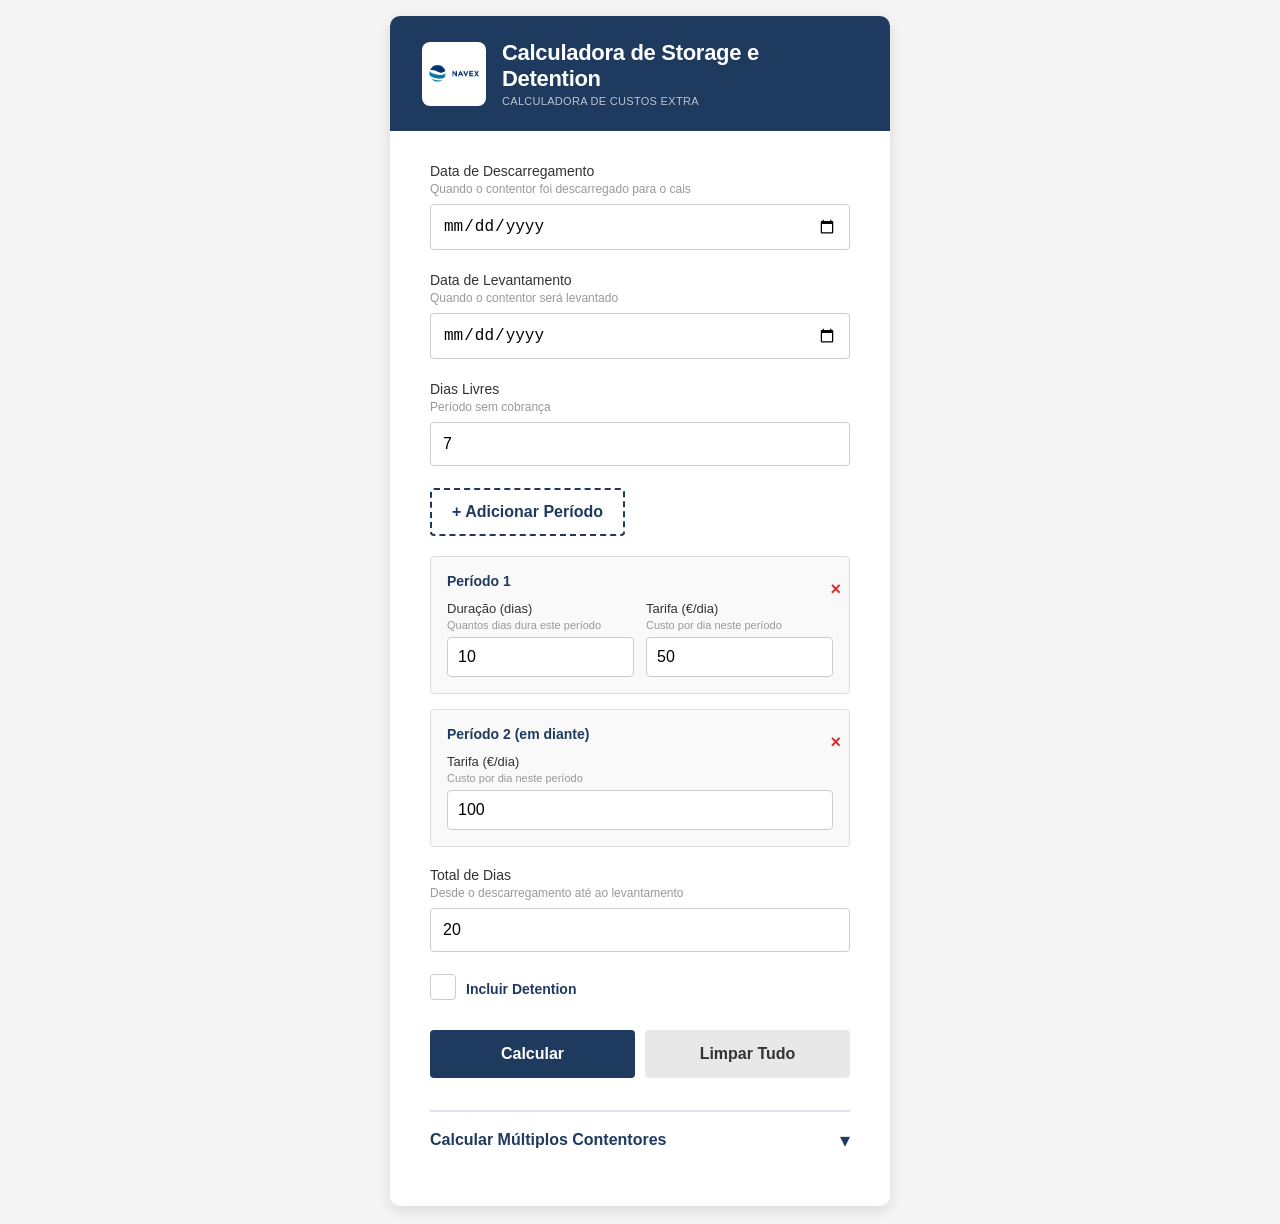
==== commit 354e3de2: "Fix Excel date parsing, add drag-and-drop, collapsible batch section - Fix dates: use cellDates:true" ====
--- a/index.html
+++ b/index.html
@@ -551,63 +551,131 @@
         .batch-section {
             border-top: 2px solid #dde3ec;
             margin-top: 32px;
-            padding-top: 28px;
-        }
-
-        .batch-excel-btns {
+        }
+
+        .batch-section-toggle {
             display: flex;
-            gap: 8px;
-            margin-bottom: 16px;
-            flex-wrap: wrap;
-        }
-
-        .excel-btn {
-            padding: 9px 16px;
-            border-radius: 4px;
-            font-size: 13px;
-            font-weight: 600;
+            justify-content: space-between;
+            align-items: center;
+            padding: 18px 0 16px;
             cursor: pointer;
-            transition: all 0.2s;
-            border: 1.5px solid;
-            min-height: unset;
-            flex: unset;
-            display: inline-block;
-        }
-
-        .excel-btn-download {
-            background: white;
-            color: #1e7a3f;
-            border-color: #1e7a3f;
-        }
-
-        .excel-btn-download:hover {
-            background: #1e7a3f;
-            color: white;
-        }
-
-        .excel-btn-upload {
-            background: white;
+            user-select: none;
+        }
+
+        .batch-toggle-arrow {
+            font-size: 20px;
             color: #1e3a5f;
-            border-color: #1e3a5f;
-        }
-
-        .excel-btn-upload:hover {
-            background: #1e3a5f;
-            color: white;
+            transition: transform 0.25s;
+            line-height: 1;
+        }
+
+        .batch-toggle-arrow.open {
+            transform: rotate(180deg);
+        }
+
+        .batch-section-body {
+            display: none;
+        }
+
+        .batch-section-body.open {
+            display: block;
         }
 
         .batch-section-title {
             font-size: 16px;
             font-weight: 700;
             color: #1e3a5f;
-            margin-bottom: 6px;
+            margin-bottom: 0;
         }
 
         .batch-section-sub {
             font-size: 12px;
             color: #888;
-            margin-bottom: 20px;
-        }
+            margin-bottom: 16px;
+        }
+
+        /* Drop zone */
+        .drop-zone {
+            border: 2px dashed #b0bec5;
+            border-radius: 8px;
+            padding: 24px 16px;
+            text-align: center;
+            background: #f8fafc;
+            margin-bottom: 16px;
+            transition: border-color 0.2s, background 0.2s;
+            cursor: pointer;
+            position: relative;
+        }
+
+        .drop-zone.drag-over {
+            border-color: #1e3a5f;
+            background: #eef3f9;
+        }
+
+        .drop-zone-icon {
+            font-size: 28px;
+            margin-bottom: 6px;
+        }
+
+        .drop-zone-text {
+            font-size: 13px;
+            color: #555;
+            margin-bottom: 8px;
+        }
+
+        .drop-zone-text strong {
+            color: #1e3a5f;
+        }
+
+        .drop-zone-sub {
+            font-size: 11px;
+            color: #aaa;
+            margin-bottom: 10px;
+        }
+
+        .drop-zone-or {
+            font-size: 11px;
+            color: #aaa;
+            margin: 8px 0;
+        }
+
+        .drop-zone-btn {
+            display: inline-block;
+            padding: 7px 16px;
+            background: white;
+            color: #1e3a5f;
+            border: 1.5px solid #1e3a5f;
+            border-radius: 4px;
+            font-size: 12px;
+            font-weight: 600;
+            cursor: pointer;
+            transition: all 0.2s;
+        }
+
+        .drop-zone-btn:hover {
+            background: #1e3a5f;
+            color: white;
+        }
+
+        .drop-zone-download {
+            display: inline-block;
+            padding: 7px 16px;
+            background: white;
+            color: #1e7a3f;
+            border: 1.5px solid #1e7a3f;
+            border-radius: 4px;
+            font-size: 12px;
+            font-weight: 600;
+            cursor: pointer;
+            transition: all 0.2s;
+            margin-right: 6px;
+        }
+
+        .drop-zone-download:hover {
+            background: #1e7a3f;
+            color: white;
+        }
+
 
         .batch-table-wrapper {
             overflow-x: auto;
@@ -922,42 +990,49 @@
 
         <!-- Batch Calculator -->
         <div class="batch-section">
-            <div class="batch-section-title">Calcular Múltiplos Contentores</div>
-            <div class="batch-section-sub">As tarifas definidas acima aplicam-se a todos os contentores. Preencha os dados específicos de cada contentor ou carregue um ficheiro Excel.</div>
-
-            <div class="batch-excel-btns">
-                <button type="button" class="excel-btn excel-btn-download" onclick="downloadTemplate()">⬇ Descarregar Template Excel</button>
-                <label class="excel-btn excel-btn-upload">
-                    ⬆ Carregar Excel
+            <div class="batch-section-toggle" onclick="toggleBatchSection()">
+                <span class="batch-section-title">Calcular Múltiplos Contentores</span>
+                <span class="batch-toggle-arrow" id="batchToggleArrow">▾</span>
+            </div>
+
+            <div class="batch-section-body" id="batchSectionBody">
+                <div class="batch-section-sub">As tarifas definidas acima aplicam-se a todos os contentores.</div>
+
+                <div class="drop-zone" id="dropZone" onclick="document.getElementById('excelFileInput').click()">
+                    <div class="drop-zone-icon">📂</div>
+                    <div class="drop-zone-text">Arraste um ficheiro Excel aqui<br>ou <strong>clique para selecionar</strong></div>
+                    <div class="drop-zone-sub">.xlsx · .xls · .csv</div>
+                    <div class="drop-zone-or">─── ou ───</div>
+                    <button type="button" class="drop-zone-download" onclick="event.stopPropagation(); downloadTemplate()">⬇ Descarregar Template</button>
                     <input type="file" id="excelFileInput" accept=".xlsx,.xls,.csv" style="display:none;" onchange="loadExcelFile(event)">
-                </label>
+                </div>
+
+                <div class="batch-table-wrapper">
+                    <table class="batch-table">
+                        <thead>
+                            <tr>
+                                <th>Referência</th>
+                                <th>Descarregamento</th>
+                                <th>Levantamento</th>
+                                <th>Dias Livres<br>Storage</th>
+                                <th>Devolução</th>
+                                <th>Dias Livres<br>Detention</th>
+                                <th></th>
+                            </tr>
+                        </thead>
+                        <tbody id="batchTableBody"></tbody>
+                    </table>
+                </div>
+
+                <button type="button" class="add-row-btn" onclick="addBatchRow()">+ Adicionar Contentor</button>
+
+                <div class="button-group" style="margin-top:0;">
+                    <button type="button" onclick="calculateBatch()">Calcular Todos</button>
+                    <button type="button" class="secondary" onclick="clearBatch()">Limpar Tabela</button>
+                </div>
+
+                <div class="batch-results" id="batchResults"></div>
             </div>
-
-            <div class="batch-table-wrapper">
-                <table class="batch-table">
-                    <thead>
-                        <tr>
-                            <th>Referência</th>
-                            <th>Descarregamento</th>
-                            <th>Levantamento</th>
-                            <th>Dias Livres<br>Storage</th>
-                            <th>Devolução</th>
-                            <th>Dias Livres<br>Detention</th>
-                            <th></th>
-                        </tr>
-                    </thead>
-                    <tbody id="batchTableBody"></tbody>
-                </table>
-            </div>
-
-            <button type="button" class="add-row-btn" onclick="addBatchRow()">+ Adicionar Contentor</button>
-
-            <div class="button-group" style="margin-top:0;">
-                <button type="button" onclick="calculateBatch()">Calcular Todos</button>
-                <button type="button" class="secondary" onclick="clearBatch()">Limpar Tabela</button>
-            </div>
-
-            <div class="batch-results" id="batchResults"></div>
         </div>
 
         </div>
@@ -1459,6 +1534,22 @@
             document.getElementById('returnDate').addEventListener('change', function() {
                 clampDateYear('returnDate');
             });
+
+            // Drag and drop on the drop zone
+            const zone = document.getElementById('dropZone');
+            zone.addEventListener('dragover', function(e) {
+                e.preventDefault();
+                zone.classList.add('drag-over');
+            });
+            zone.addEventListener('dragleave', function(e) {
+                if (!zone.contains(e.relatedTarget)) zone.classList.remove('drag-over');
+            });
+            zone.addEventListener('drop', function(e) {
+                e.preventDefault();
+                zone.classList.remove('drag-over');
+                const file = e.dataTransfer.files[0];
+                if (file) processExcelFile(file);
+            });
         });
 
         function calculateDays() {
@@ -1741,31 +1832,46 @@
             return String(h).toLowerCase().trim().replace(/\s+/g, ' ');
         }
 
-        // Convert a value that SheetJS may give us as a date serial, Date object, or string
-        function excelDateToString(val) {
+        // ── Batch section toggle ──────────────────────────────────────────────
+
+        function toggleBatchSection() {
+            const body = document.getElementById('batchSectionBody');
+            const arrow = document.getElementById('batchToggleArrow');
+            const isOpen = body.classList.toggle('open');
+            arrow.classList.toggle('open', isOpen);
+        }
+
+        // ── Excel date conversion ─────────────────────────────────────────────
+
+        // SheetJS with cellDates:true returns JS Date objects for date cells.
+        // <input type="date"> needs YYYY-MM-DD.
+        function excelDateToInputValue(val) {
             if (val == null || val === '') return '';
-            // SheetJS can return JS Date objects when dates are stored as Excel serials
             if (val instanceof Date) {
                 const y = val.getFullYear();
                 const m = String(val.getMonth() + 1).padStart(2, '0');
                 const d = String(val.getDate()).padStart(2, '0');
-                return `${d}/${m}/${y}`;
-            }
-            // Already a string — return as-is (parseDate handles DD/MM/YYYY)
-            return String(val).trim();
-        }
-
-        function loadExcelFile(event) {
-            const file = event.target.files[0];
-            if (!file) return;
-
+                return `${y}-${m}-${d}`;
+            }
+            // String typed by user: could be DD/MM/YYYY or YYYY-MM-DD
+            const s = String(val).trim();
+            // DD/MM/YYYY → YYYY-MM-DD
+            const dmY = s.match(/^(\d{1,2})\/(\d{1,2})\/(\d{4})$/);
+            if (dmY) return `${dmY[3]}-${dmY[2].padStart(2,'0')}-${dmY[1].padStart(2,'0')}`;
+            // Already YYYY-MM-DD
+            if (/^\d{4}-\d{2}-\d{2}$/.test(s)) return s;
+            return '';
+        }
+
+        function processExcelFile(file) {
             const reader = new FileReader();
             reader.onload = function(e) {
                 try {
                     const data = new Uint8Array(e.target.result);
                     const wb = XLSX.read(data, { type: 'array', cellDates: true });
                     const ws = wb.Sheets[wb.SheetNames[0]];
-                    const rows = XLSX.utils.sheet_to_json(ws, { header: 1, raw: false, dateNF: 'dd/mm/yyyy' });
+                    // raw:true so we get Date objects for date cells (not formatted strings)
+                    const rows = XLSX.utils.sheet_to_json(ws, { header: 1, raw: true });
 
                     if (rows.length < 2) {
                         alert('O ficheiro não tem dados suficientes (mínimo 1 linha de cabeçalho + 1 linha de dados).');
@@ -1774,7 +1880,7 @@
 
                     // Map headers
                     const headerRow = rows[0].map(normalizeHeader);
-                    const fieldMap = {}; // columnIndex → fieldName
+                    const fieldMap = {};
                     headerRow.forEach((h, i) => {
                         const field = COLUMN_MAP[h];
                         if (field) fieldMap[i] = field;
@@ -1785,19 +1891,17 @@
                         return;
                     }
 
-                    // Parse data rows
+                    const dateFields = new Set(['releaseDate', 'pickupDate', 'returnDate']);
                     const newRows = [];
                     for (let r = 1; r < rows.length; r++) {
                         const row = rows[r];
-                        if (!row || row.every(cell => cell == null || cell === '')) continue; // skip empty rows
+                        if (!row || row.every(cell => cell == null || cell === '')) continue;
                         const obj = {};
                         Object.entries(fieldMap).forEach(([colIdx, field]) => {
                             const val = row[colIdx];
-                            if (['releaseDate', 'pickupDate', 'returnDate'].includes(field)) {
-                                obj[field] = excelDateToString(val);
-                            } else {
-                                obj[field] = val != null ? String(val).trim() : '';
-                            }
+                            obj[field] = dateFields.has(field)
+                                ? excelDateToInputValue(val)
+                                : (val != null ? String(val).trim() : '');
                         });
                         newRows.push(obj);
                     }
@@ -1807,7 +1911,6 @@
                         return;
                     }
 
-                    // Replace batch table with loaded rows
                     batchRows = [];
                     batchRowCount = 0;
                     newRows.forEach(row => {
@@ -1815,9 +1918,7 @@
                         batchRows.push({ id, ...row });
                     });
                     renderBatchTable();
-
-                    // Reset file input so same file can be re-loaded if needed
-                    event.target.value = '';
+                    document.getElementById('excelFileInput').value = '';
 
                 } catch (err) {
                     console.error(err);
@@ -1826,6 +1927,12 @@
             };
             reader.readAsArrayBuffer(file);
         }
+
+        function loadExcelFile(event) {
+            const file = event.target.files[0];
+            if (file) processExcelFile(file);
+        }
+
     </script>
 </body>
 </html>
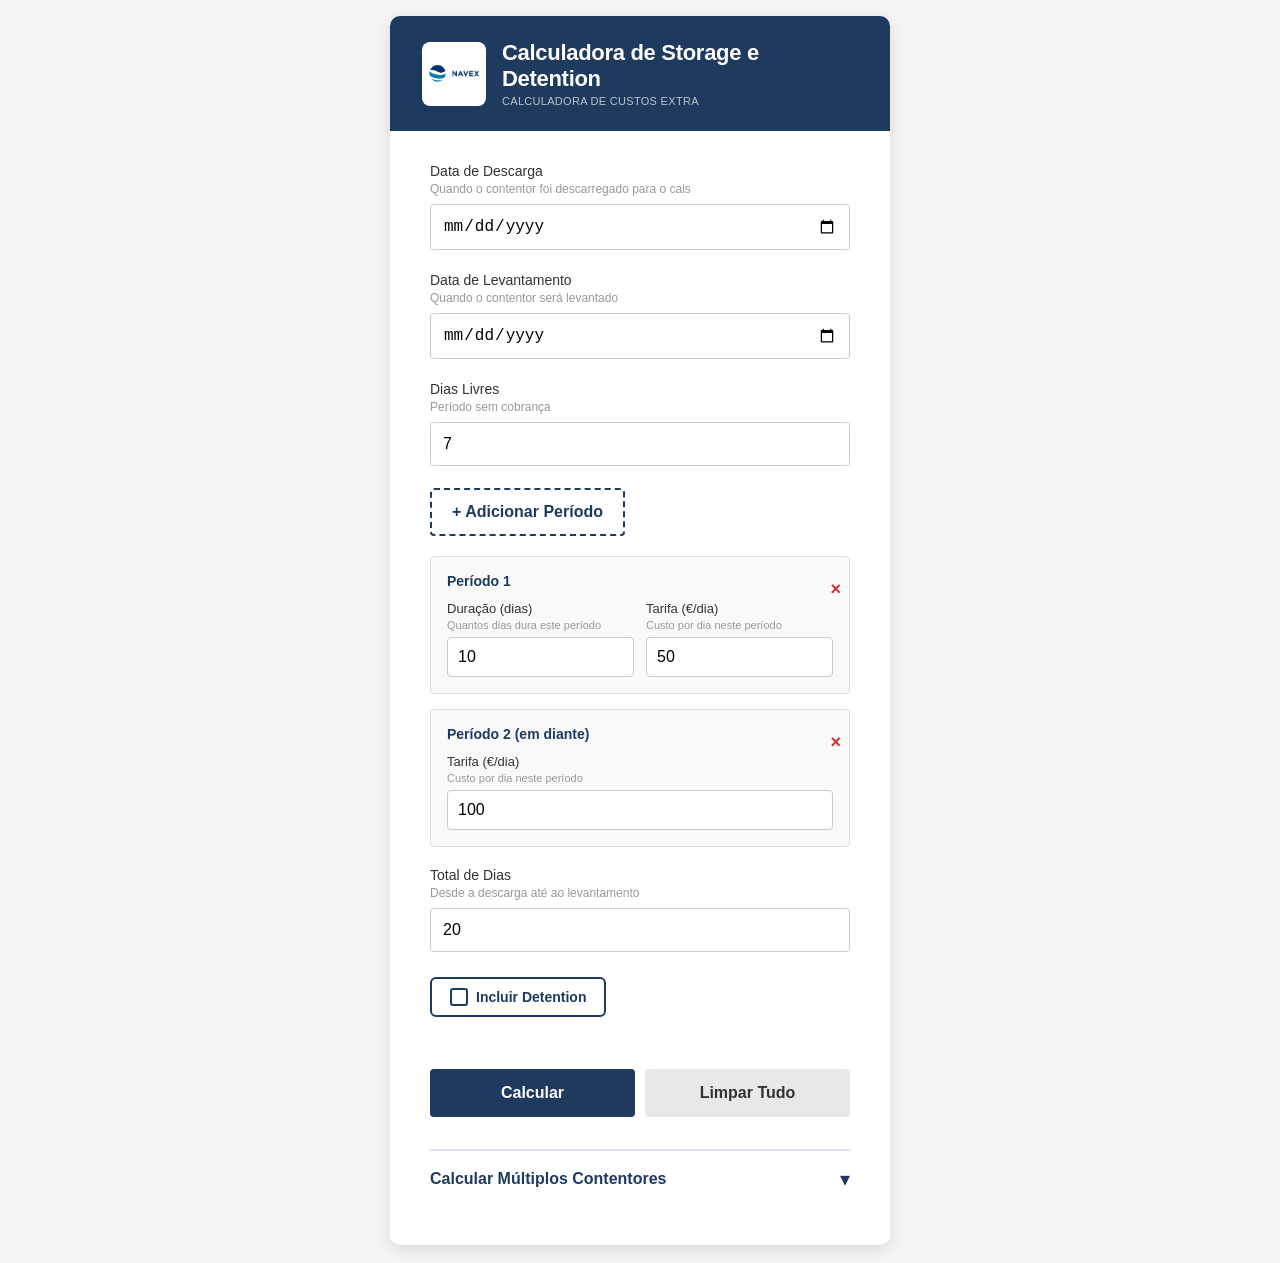
==== commit 9acbe889: "Add detention start option, rename descarga, toggle button style - Detention can now start from leva" ====
--- a/index.html
+++ b/index.html
@@ -470,26 +470,89 @@
         }
 
         .detention-toggle {
-            display: flex;
+            display: inline-flex;
             align-items: center;
-            gap: 10px;
+            gap: 0;
             margin-bottom: 22px;
             cursor: pointer;
             user-select: none;
         }
 
         .detention-toggle input[type="checkbox"] {
-            width: 18px;
-            height: 18px;
-            cursor: pointer;
-            accent-color: #1e3a5f;
-            flex-shrink: 0;
-        }
-
-        .detention-toggle-label {
+            display: none;
+        }
+
+        .detention-toggle-pill {
+            display: flex;
+            align-items: center;
+            gap: 8px;
+            padding: 9px 18px;
+            border-radius: 6px;
+            border: 2px solid #1e3a5f;
+            background: white;
+            color: #1e3a5f;
             font-weight: 600;
             font-size: 14px;
+            transition: background 0.2s, color 0.2s;
+        }
+
+        .detention-toggle-pill::before {
+            content: '';
+            display: inline-block;
+            width: 14px;
+            height: 14px;
+            border: 2px solid currentColor;
+            border-radius: 3px;
+            flex-shrink: 0;
+            transition: background 0.2s, border-color 0.2s;
+        }
+
+        .detention-toggle input[type="checkbox"]:checked + .detention-toggle-pill {
+            background: #1e3a5f;
+            color: white;
+        }
+
+        .detention-toggle input[type="checkbox"]:checked + .detention-toggle-pill::before {
+            background: white;
+            border-color: white;
+            background-image: url("data:image/svg+xml,%3Csvg viewBox='0 0 10 8' xmlns='http://www.w3.org/2000/svg'%3E%3Cpath d='M1 4l3 3 5-6' stroke='%231e3a5f' stroke-width='1.8' fill='none' stroke-linecap='round' stroke-linejoin='round'/%3E%3C/svg%3E");
+            background-size: 10px 8px;
+            background-repeat: no-repeat;
+            background-position: center;
+        }
+
+        .detention-start-opts {
+            display: flex;
+            gap: 8px;
+            margin-bottom: 14px;
+            flex-wrap: wrap;
+        }
+
+        .detention-start-opts label {
+            display: flex;
+            align-items: center;
+            gap: 6px;
+            padding: 6px 12px;
+            border-radius: 20px;
+            border: 1.5px solid #b0bec5;
+            font-size: 13px;
+            font-weight: 500;
+            color: #555;
+            cursor: pointer;
+            user-select: none;
+            transition: border-color 0.2s, color 0.2s, background 0.2s;
+            margin-bottom: 0;
+        }
+
+        .detention-start-opts input[type="radio"] {
+            display: none;
+        }
+
+        .detention-start-opts label:has(input:checked) {
+            border-color: #1e3a5f;
             color: #1e3a5f;
+            background: #eef3f9;
+            font-weight: 600;
         }
 
         .detention-section {
@@ -922,7 +985,7 @@
         <form id="calculatorForm">
             <div class="form-group">
                 <label for="releaseDate">
-                    Data de Descarregamento
+                    Data de Descarga
                     <span>Quando o contentor foi descarregado para o cais</span>
                 </label>
                 <input type="date" id="releaseDate">
@@ -951,17 +1014,30 @@
             <div class="form-group">
                 <label for="totalDays">
                     Total de Dias
-                    <span>Desde o descarregamento até ao levantamento</span>
+                    <span>Desde a descarga até ao levantamento</span>
                 </label>
                 <input type="number" id="totalDays" value="20" min="1">
             </div>
 
             <label class="detention-toggle">
-                <input type="checkbox" id="detentionEnabled" onchange="toggleDetention()">
-                <span class="detention-toggle-label">Incluir Detention</span>
+                <input type="checkbox" id="detentionEnabled" onchange="toggleDetention(); saveConfig()">
+                <span class="detention-toggle-pill">Incluir Detention</span>
             </label>
 
             <div class="detention-section" id="detentionSection">
+                <div class="form-group" style="margin-bottom:10px;">
+                    <label style="margin-bottom:6px;">Início da contagem</label>
+                    <div class="detention-start-opts">
+                        <label>
+                            <input type="radio" name="detentionStart" value="pickup" checked>
+                            A partir do levantamento
+                        </label>
+                        <label>
+                            <input type="radio" name="detentionStart" value="release">
+                            A partir da descarga
+                        </label>
+                    </div>
+                </div>
                 <div class="form-group">
                     <label for="returnDate">
                         Data de Devolução
@@ -1012,7 +1088,7 @@
                         <thead>
                             <tr>
                                 <th>Referência</th>
-                                <th>Descarregamento</th>
+                                <th>Descarga</th>
                                 <th>Levantamento</th>
                                 <th>Dias Livres<br>Storage</th>
                                 <th>Devolução</th>
@@ -1032,6 +1108,11 @@
                 </div>
 
                 <div class="batch-results" id="batchResults"></div>
+
+                <div class="result-btn-group" id="batchExportBtns" style="display:none;">
+                    <button class="result-copy-btn" onclick="copyBatchResult()">Copiar resumo</button>
+                    <button class="result-pdf-btn" onclick="exportBatchExcel()">Exportar Excel</button>
+                </div>
             </div>
         </div>
 
@@ -1226,7 +1307,12 @@
             }
         }
 
-        function calculateDetention(pickupDate) {
+        function getDetentionStartMode() {
+            const el = document.querySelector('input[name="detentionStart"]:checked');
+            return el ? el.value : 'pickup';
+        }
+
+        function calculateDetention(pickupDate, releaseDate) {
             const enabled = document.getElementById('detentionEnabled').checked;
             if (!enabled) return null;
 
@@ -1236,12 +1322,14 @@
 
             if (!returnDate) return null;
 
-            // dias desde a retirada até à devolução (inclusive)
-            const baseDays = pickupDate
-                ? Math.ceil((returnDate - pickupDate) / (1000 * 60 * 60 * 24)) + 1
-                : null;
-
-            if (baseDays === null || baseDays <= 0) return null;
+            // Início da contagem: levantamento ou descarga
+            const startMode = getDetentionStartMode();
+            const startDate = startMode === 'release' ? releaseDate : pickupDate;
+
+            if (!startDate) return null;
+
+            const baseDays = Math.ceil((returnDate - startDate) / (1000 * 60 * 60 * 24)) + 1;
+            if (baseDays <= 0) return null;
 
             let remaining = Math.max(0, baseDays - detentionFreeDays);
             let cost = 0;
@@ -1257,19 +1345,20 @@
                     days: daysInPeriod,
                     rate: period.rate,
                     subtotal: periodCost,
-                    calStart: pickupDate ? addCalendarDays(pickupDate, daysFromStart) : null,
-                    calEnd: pickupDate ? addCalendarDays(pickupDate, daysFromStart + daysInPeriod - 1) : null,
+                    calStart: addCalendarDays(startDate, daysFromStart),
+                    calEnd: addCalendarDays(startDate, daysFromStart + daysInPeriod - 1),
                     isLast: period.days === 0,
                 });
                 remaining -= daysInPeriod;
                 daysFromStart += daysInPeriod;
             }
 
-            const freeDatesLabel = pickupDate && detentionFreeDays > 0
-                ? `${formatDate(pickupDate)} – ${formatDate(addCalendarDays(pickupDate, detentionFreeDays - 1))}`
+            const freeDatesLabel = detentionFreeDays > 0
+                ? `${formatDate(startDate)} – ${formatDate(addCalendarDays(startDate, detentionFreeDays - 1))}`
                 : '';
 
-            return { cost, breakdown, detentionFreeDays, freeDatesLabel, returnDate };
+            const startLabel = startMode === 'release' ? 'descarga' : 'levantamento';
+            return { cost, breakdown, detentionFreeDays, freeDatesLabel, returnDate, startLabel };
         }
 
         function calculate() {
@@ -1311,7 +1400,7 @@
                 ? `${formatDate(releaseDate)} – ${formatDate(addCalendarDays(releaseDate, freeDays - 1))}`
                 : '';
 
-            const detention = calculateDetention(pickupDate);
+            const detention = calculateDetention(pickupDate, releaseDate);
             const grandTotal = cost + (detention ? detention.cost : 0);
 
             let periodsHTML = '';
@@ -1359,7 +1448,7 @@
                         </div>`;
                 });
                 detentionHTML = `
-                    <div class="result-section-divider">Detention</div>
+                    <div class="result-section-divider">Detention <span style="font-weight:400;font-size:10px;opacity:0.7;margin-left:4px;">desde ${detention.startLabel}</span></div>
                     <div class="result-free-days">
                         <span class="free-label">Dias Livres — ${detention.detentionFreeDays} dias</span>
                         <span class="free-dates">${detention.freeDatesLabel}</span>
@@ -1678,12 +1767,17 @@
 
         function calcDetentionForRow(row) {
             const pickupDate = parseDate(row.pickupDate);
+            const releaseDate = parseDate(row.releaseDate);
             const returnDate = parseDate(row.returnDate);
             const detentionFreeDays = parseInt(row.detentionFreeDays) || 0;
 
-            if (!pickupDate || !returnDate) return null;
-
-            const baseDays = Math.ceil((returnDate - pickupDate) / (1000 * 60 * 60 * 24)) + 1;
+            if (!returnDate) return null;
+
+            const startMode = getDetentionStartMode();
+            const startDate = startMode === 'release' ? releaseDate : pickupDate;
+            if (!startDate) return null;
+
+            const baseDays = Math.ceil((returnDate - startDate) / (1000 * 60 * 60 * 24)) + 1;
             if (baseDays <= 0) return null;
 
             let remaining = Math.max(0, baseDays - detentionFreeDays);
@@ -1697,6 +1791,8 @@
             }
             return { cost };
         }
+
+        let lastBatchResult = null;
 
         function calculateBatch() {
             // Sync any unsaved input changes from DOM
@@ -1715,6 +1811,7 @@
             const detentionActive = document.getElementById('detentionEnabled').checked && detentionPeriods.length > 0;
             let html = '';
             let grandStorage = 0, grandDetention = 0;
+            const resultRows = []; // for copy/export
 
             batchRows.forEach(row => {
                 const ref = row.ref || '(sem referência)';
@@ -1729,11 +1826,12 @@
                             </div>
                             <div class="batch-result-error">${storage.error}</div>
                         </div>`;
+                    resultRows.push({ ref, error: storage.error });
                     return;
                 }
 
                 grandStorage += storage.cost;
-                let detCost = 0;
+                let detCost = null; // null = não calculado (sem data)
                 let detHtml = '';
 
                 if (detentionActive) {
@@ -1746,10 +1844,18 @@
                                 <div class="batch-result-sub-label">Detention</div>
                                 <div class="batch-result-sub-value">€${detCost.toFixed(2)}</div>
                             </div>`;
+                    } else {
+                        detHtml = `
+                            <div class="batch-result-sub">
+                                <div class="batch-result-sub-label">Detention</div>
+                                <div class="batch-result-sub-value" style="color:#aaa;font-size:12px;">sem data</div>
+                            </div>`;
                     }
                 }
 
-                const total = storage.cost + detCost;
+                const total = storage.cost + (detCost ?? 0);
+                resultRows.push({ ref, storageCost: storage.cost, detCost, total });
+
                 html += `
                     <div class="batch-result-item">
                         <div class="batch-result-header">
@@ -1767,6 +1873,8 @@
             });
 
             const grandTotal = grandStorage + grandDetention;
+            lastBatchResult = { resultRows, grandStorage, grandDetention, grandTotal, detentionActive };
+
             html += `
                 <div class="batch-grand-total">
                     <span>Total Geral — ${batchRows.length} contentor${batchRows.length !== 1 ? 'es' : ''}</span>
@@ -1774,20 +1882,99 @@
                 </div>`;
 
             document.getElementById('batchResults').innerHTML = html;
+            document.getElementById('batchExportBtns').style.display = '';
             document.getElementById('batchResults').scrollIntoView({ behavior: 'smooth', block: 'nearest' });
         }
 
         function clearBatch() {
             batchRows = [];
             batchRowCount = 0;
+            lastBatchResult = null;
             renderBatchTable();
             document.getElementById('batchResults').innerHTML = '';
+            document.getElementById('batchExportBtns').style.display = 'none';
+        }
+
+        function copyBatchResult() {
+            if (!lastBatchResult) return;
+            const { resultRows, grandStorage, grandDetention, grandTotal, detentionActive } = lastBatchResult;
+            const sep = '─'.repeat(52);
+            const lines = [];
+            lines.push('RESUMO — MÚLTIPLOS CONTENTORES');
+            lines.push(sep);
+
+            resultRows.forEach(row => {
+                if (row.error) {
+                    lines.push(`${row.ref}  →  ERRO: ${row.error}`);
+                    return;
+                }
+                const detStr = detentionActive
+                    ? (row.detCost != null ? `  |  Detention: €${row.detCost.toFixed(2)}` : '  |  Detention: sem data')
+                    : '';
+                lines.push(`${row.ref}  →  Storage: €${row.storageCost.toFixed(2)}${detStr}  |  TOTAL: €${row.total.toFixed(2)}`);
+            });
+
+            lines.push(sep);
+            if (detentionActive) {
+                lines.push(`Storage total:   €${grandStorage.toFixed(2)}`);
+                lines.push(`Detention total: €${grandDetention.toFixed(2)}`);
+                lines.push(sep);
+            }
+            lines.push(`TOTAL GERAL: €${grandTotal.toFixed(2)}`);
+
+            navigator.clipboard.writeText(lines.join('\n')).then(() => {
+                const btn = document.querySelector('#batchExportBtns .result-copy-btn');
+                const orig = btn.textContent;
+                btn.textContent = 'Copiado!';
+                btn.style.background = '#1e3a5f';
+                btn.style.color = 'white';
+                setTimeout(() => { btn.textContent = orig; btn.style.background = ''; btn.style.color = ''; }, 2000);
+            });
+        }
+
+        function exportBatchExcel() {
+            if (!lastBatchResult) return;
+            const { resultRows, grandStorage, grandDetention, grandTotal, detentionActive } = lastBatchResult;
+
+            const headers = ['Referência', 'Storage (€)'];
+            if (detentionActive) headers.push('Detention (€)');
+            headers.push('Total (€)');
+
+            const data = [headers];
+            resultRows.forEach(row => {
+                if (row.error) {
+                    const r = [row.ref, 'ERRO: ' + row.error];
+                    if (detentionActive) r.push('');
+                    r.push('');
+                    data.push(r);
+                    return;
+                }
+                const r = [row.ref, row.storageCost];
+                if (detentionActive) r.push(row.detCost != null ? row.detCost : '');
+                r.push(row.total);
+                data.push(r);
+            });
+
+            // Totals row
+            const totalsRow = ['TOTAL', grandStorage];
+            if (detentionActive) totalsRow.push(grandDetention);
+            totalsRow.push(grandTotal);
+            data.push([]);
+            data.push(totalsRow);
+
+            const ws = XLSX.utils.aoa_to_sheet(data);
+            ws['!cols'] = [{ wch: 20 }, { wch: 14 }, ...(detentionActive ? [{ wch: 14 }] : []), { wch: 14 }];
+
+            const wb = XLSX.utils.book_new();
+            XLSX.utils.book_append_sheet(wb, ws, 'Resultados');
+            const today = new Date().toISOString().slice(0, 10);
+            XLSX.writeFile(wb, `resultados_contentores_${today}.xlsx`);
         }
 
         // ── Excel template download ───────────────────────────────────────────
 
         function downloadTemplate() {
-            const headers = ['Referencia', 'Descarregamento', 'Levantamento', 'Dias_Livres_Storage', 'Devolucao', 'Dias_Livres_Detention'];
+            const headers = ['Referencia', 'Descarga', 'Levantamento', 'Dias_Livres_Storage', 'Devolucao', 'Dias_Livres_Detention'];
             const example = ['CONT001', '01/03/2025', '15/03/2025', '7', '30/03/2025', '7'];
             const ws = XLSX.utils.aoa_to_sheet([headers, example]);
 
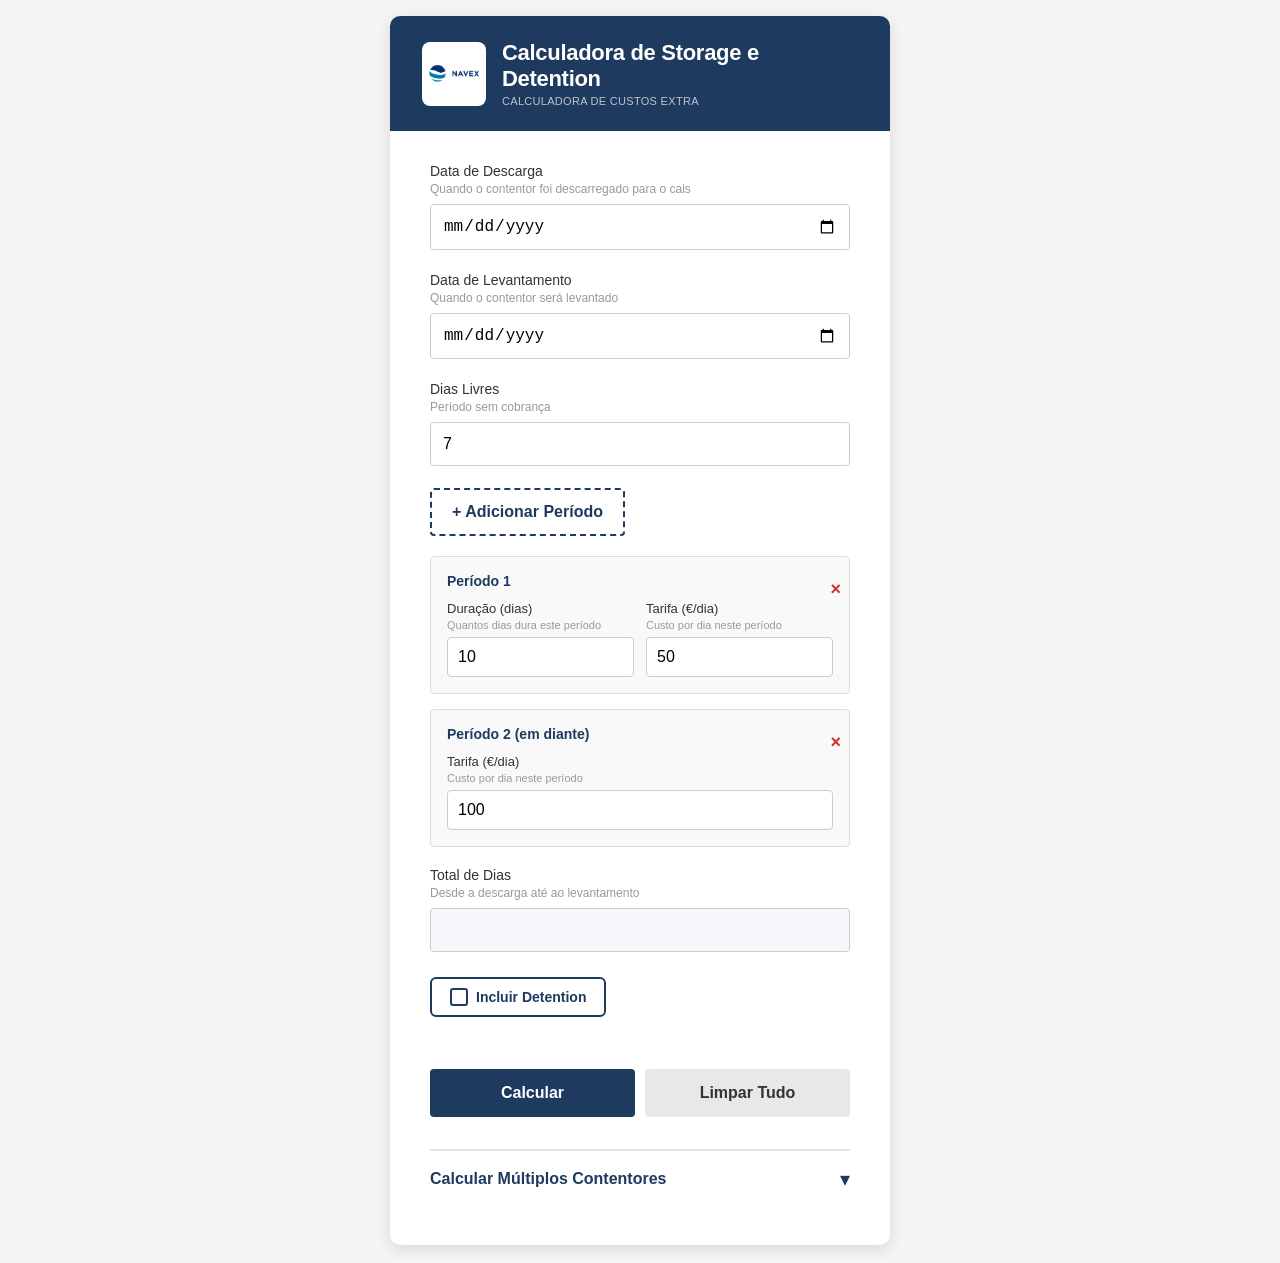
==== commit 6d2db927: "Refactor: split inline CSS and JS into separate files Extracted all inline <style> and <script> cont" ====
--- a/index.html
+++ b/index.html
@@ -5,967 +5,7 @@
     <meta name="viewport" content="width=device-width, initial-scale=1.0">
     <title>Calculadora Storage e Detention</title>
     <script src="https://cdn.sheetjs.com/xlsx-0.20.3/package/dist/xlsx.full.min.js"></script>
-    <style>
-        * {
-            margin: 0;
-            padding: 0;
-            box-sizing: border-box;
-        }
-
-        body {
-            font-family: 'Segoe UI', Tahoma, Geneva, Verdana, sans-serif;
-            background: #f5f5f5;
-            min-height: 100vh;
-            display: flex;
-            justify-content: center;
-            align-items: flex-start;
-            padding: 16px;
-        }
-
-        .container {
-            background: white;
-            border-radius: 10px;
-            box-shadow: 0 4px 16px rgba(0, 0, 0, 0.12);
-            max-width: 500px;
-            width: 100%;
-            overflow: hidden;
-        }
-
-        .header {
-            background: #1e3a5f;
-            padding: 24px 32px;
-            margin-bottom: 0;
-        }
-
-        .header-top {
-            display: flex;
-            flex-direction: row;
-            align-items: center;
-            gap: 16px;
-        }
-
-        .logo {
-            width: 64px;
-            height: 64px;
-            display: flex;
-            align-items: center;
-            justify-content: center;
-            flex-shrink: 0;
-            background: white;
-            border-radius: 8px;
-            padding: 6px;
-        }
-
-        .logo img {
-            max-width: 100%;
-            max-height: 100%;
-            object-fit: contain;
-        }
-
-        .header-text {
-            text-align: left;
-            display: flex;
-            flex-direction: column;
-            justify-content: center;
-        }
-
-        .header h1 {
-            color: white;
-            font-size: 22px;
-            margin: 0;
-            font-weight: 700;
-            letter-spacing: -0.3px;
-        }
-
-        .header p {
-            color: rgba(255, 255, 255, 0.7);
-            font-size: 13px;
-            margin: 0;
-            margin-top: 3px;
-            text-align: left;
-            letter-spacing: 0.3px;
-            text-transform: uppercase;
-            font-size: 11px;
-        }
-
-        .form-container {
-            padding: 32px 40px 40px;
-        }
-
-        .form-group {
-            margin-bottom: 22px;
-        }
-
-        label {
-            display: block;
-            color: #333;
-            font-weight: 500;
-            margin-bottom: 8px;
-            font-size: 14px;
-        }
-
-        label span {
-            color: #999;
-            font-size: 12px;
-            font-weight: normal;
-            display: block;
-            margin-top: 3px;
-        }
-
-
-        input {
-            width: 100%;
-            padding: 12px;
-            border: 1px solid #ccc;
-            border-radius: 4px;
-            font-size: 16px; /* 16px prevents iOS zoom on focus */
-            transition: border-color 0.3s;
-            -webkit-appearance: none;
-            appearance: none;
-        }
-
-        input:focus {
-            outline: none;
-            border-color: #1e3a5f;
-        }
-
-.button-group {
-            display: flex;
-            gap: 10px;
-            margin-top: 30px;
-        }
-
-        button {
-            flex: 1;
-            padding: 14px 20px;
-            background: #1e3a5f;
-            color: white;
-            border: none;
-            border-radius: 4px;
-            font-size: 16px;
-            font-weight: 600;
-            cursor: pointer;
-            transition: background 0.2s;
-            touch-action: manipulation;
-            min-height: 48px;
-        }
-
-        button:hover {
-            background: #152a45;
-        }
-
-        button:active {
-            background: #1e3a5f;
-        }
-
-        button.secondary {
-            background: #e8e8e8;
-            color: #333;
-        }
-
-        button.secondary:hover {
-            background: #d8d8d8;
-        }
-
-        #result {
-            margin-top: 30px;
-            display: none;
-        }
-
-        #result.show {
-            display: block;
-            animation: slideIn 0.3s ease-out;
-        }
-
-        @keyframes slideIn {
-            from { opacity: 0; transform: translateY(-10px); }
-            to { opacity: 1; transform: translateY(0); }
-        }
-
-        .result-header {
-            background: #1e3a5f;
-            border-radius: 8px 8px 0 0;
-            padding: 20px 24px;
-            text-align: center;
-        }
-
-        .result-label {
-            color: rgba(255,255,255,0.65);
-            font-size: 11px;
-            font-weight: 600;
-            letter-spacing: 1px;
-            text-transform: uppercase;
-            margin-bottom: 4px;
-        }
-
-        .result-total {
-            font-size: 40px;
-            font-weight: 700;
-            color: white;
-            letter-spacing: -1px;
-        }
-
-        .result-body {
-            border: 1px solid #dde3ec;
-            border-top: none;
-            border-radius: 0 0 8px 8px;
-            overflow: hidden;
-        }
-
-        .result-free-days {
-            display: flex;
-            justify-content: space-between;
-            align-items: center;
-            padding: 12px 16px;
-            background: #f0f4f8;
-            border-bottom: 1px solid #dde3ec;
-            font-size: 13px;
-            color: #555;
-        }
-
-        .result-free-days .free-label {
-            font-weight: 500;
-        }
-
-        .result-free-days .free-dates {
-            font-size: 12px;
-            color: #888;
-        }
-
-        .result-period {
-            border-bottom: 1px solid #eaeef2;
-            padding: 14px 16px;
-            background: white;
-        }
-
-        .result-period:last-child {
-            border-bottom: none;
-        }
-
-        .result-period-top {
-            display: flex;
-            justify-content: space-between;
-            align-items: baseline;
-            margin-bottom: 4px;
-        }
-
-        .result-period-name {
-            font-weight: 600;
-            font-size: 13px;
-            color: #1e3a5f;
-        }
-
-        .result-period-subtotal {
-            font-weight: 700;
-            font-size: 15px;
-            color: #1e3a5f;
-        }
-
-        .result-period-bottom {
-            display: flex;
-            justify-content: space-between;
-            align-items: center;
-        }
-
-        .result-period-dates {
-            font-size: 12px;
-            color: #888;
-        }
-
-        .result-period-calc {
-            font-size: 12px;
-            color: #999;
-        }
-
-        .result-btn-group {
-            display: flex;
-            gap: 8px;
-            margin-top: 12px;
-        }
-
-        .result-copy-btn,
-        .result-pdf-btn {
-            flex: 1;
-            padding: 11px;
-            border-radius: 4px;
-            font-size: 13px;
-            font-weight: 600;
-            cursor: pointer;
-            transition: all 0.2s;
-            min-height: unset;
-            border: 1.5px solid;
-        }
-
-        .result-copy-btn {
-            background: white;
-            color: #1e3a5f;
-            border-color: #1e3a5f;
-        }
-
-        .result-copy-btn:hover {
-            background: #1e3a5f;
-            color: white;
-        }
-
-        .result-pdf-btn {
-            background: white;
-            color: #555;
-            border-color: #bbb;
-        }
-
-        .result-pdf-btn:hover {
-            background: #555;
-            color: white;
-            border-color: #555;
-        }
-
-        @media print {
-            body {
-                background: white;
-                padding: 0;
-            }
-
-            .container {
-                box-shadow: none;
-                border-radius: 0;
-                max-width: 100%;
-            }
-
-            .header {
-                -webkit-print-color-adjust: exact;
-                print-color-adjust: exact;
-            }
-
-            .result-header {
-                -webkit-print-color-adjust: exact;
-                print-color-adjust: exact;
-            }
-
-            .result-free-days {
-                -webkit-print-color-adjust: exact;
-                print-color-adjust: exact;
-            }
-
-            .form-container > form,
-            .result-btn-group {
-                display: none !important;
-            }
-
-            #result {
-                display: block !important;
-                margin-top: 0;
-            }
-
-            .print-header {
-                display: flex !important;
-            }
-        }
-
-        .print-header {
-            display: none;
-            justify-content: space-between;
-            align-items: flex-start;
-            margin-bottom: 24px;
-            padding-bottom: 16px;
-            border-bottom: 2px solid #1e3a5f;
-        }
-
-        .print-header-title {
-            font-size: 20px;
-            font-weight: 700;
-            color: #1e3a5f;
-        }
-
-        .print-header-meta {
-            font-size: 12px;
-            color: #888;
-            text-align: right;
-        }
-
-
-        .period-item {
-            background: #f9f9f9;
-            border: 1px solid #ddd;
-            border-radius: 4px;
-            padding: 16px;
-            margin-bottom: 15px;
-            position: relative;
-        }
-
-        .period-header {
-            display: flex;
-            justify-content: space-between;
-            align-items: center;
-            margin-bottom: 12px;
-            gap: 10px;
-        }
-
-        .period-title {
-            font-weight: 600;
-            color: #1e3a5f;
-            font-size: 14px;
-            flex: 1;
-        }
-
-        .remove-btn {
-            position: absolute;
-            top: 8px;
-            right: 8px;
-            background: none;
-            border: none;
-            font-size: 18px;
-            cursor: pointer;
-            transition: opacity 0.2s;
-            padding: 0;
-            color: #d32f2f;
-        }
-
-        .remove-btn:hover {
-            opacity: 0.7;
-        }
-
-        .period-inputs {
-            display: grid;
-            grid-template-columns: 1fr 1fr;
-            gap: 12px;
-        }
-
-        .period-inputs .form-group {
-            margin-bottom: 0;
-        }
-
-        .period-inputs label {
-            font-size: 13px;
-            margin-bottom: 6px;
-        }
-
-        .period-inputs label span {
-            font-size: 11px;
-        }
-
-        .period-inputs input {
-            padding: 10px;
-            font-size: 16px; /* prevent iOS zoom */
-        }
-
-        .add-period-btn {
-            background: white;
-            color: #1e3a5f;
-            padding: 10px 20px;
-            border: 2px dashed #1e3a5f;
-            border-radius: 4px;
-            cursor: pointer;
-            font-weight: 600;
-            transition: all 0.2s;
-            margin-bottom: 20px;
-        }
-
-        .add-period-btn:hover {
-            background: #f5f5f5;
-            border-style: solid;
-        }
-
-        .periods-container {
-            margin-bottom: 20px;
-        }
-
-        .detention-toggle {
-            display: inline-flex;
-            align-items: center;
-            gap: 0;
-            margin-bottom: 22px;
-            cursor: pointer;
-            user-select: none;
-        }
-
-        .detention-toggle input[type="checkbox"] {
-            display: none;
-        }
-
-        .detention-toggle-pill {
-            display: flex;
-            align-items: center;
-            gap: 8px;
-            padding: 9px 18px;
-            border-radius: 6px;
-            border: 2px solid #1e3a5f;
-            background: white;
-            color: #1e3a5f;
-            font-weight: 600;
-            font-size: 14px;
-            transition: background 0.2s, color 0.2s;
-        }
-
-        .detention-toggle-pill::before {
-            content: '';
-            display: inline-block;
-            width: 14px;
-            height: 14px;
-            border: 2px solid currentColor;
-            border-radius: 3px;
-            flex-shrink: 0;
-            transition: background 0.2s, border-color 0.2s;
-        }
-
-        .detention-toggle input[type="checkbox"]:checked + .detention-toggle-pill {
-            background: #1e3a5f;
-            color: white;
-        }
-
-        .detention-toggle input[type="checkbox"]:checked + .detention-toggle-pill::before {
-            background: white;
-            border-color: white;
-            background-image: url("data:image/svg+xml,%3Csvg viewBox='0 0 10 8' xmlns='http://www.w3.org/2000/svg'%3E%3Cpath d='M1 4l3 3 5-6' stroke='%231e3a5f' stroke-width='1.8' fill='none' stroke-linecap='round' stroke-linejoin='round'/%3E%3C/svg%3E");
-            background-size: 10px 8px;
-            background-repeat: no-repeat;
-            background-position: center;
-        }
-
-        .detention-start-opts {
-            display: flex;
-            gap: 8px;
-            margin-bottom: 14px;
-            flex-wrap: wrap;
-        }
-
-        .detention-start-opts label {
-            display: flex;
-            align-items: center;
-            gap: 6px;
-            padding: 6px 12px;
-            border-radius: 20px;
-            border: 1.5px solid #b0bec5;
-            font-size: 13px;
-            font-weight: 500;
-            color: #555;
-            cursor: pointer;
-            user-select: none;
-            transition: border-color 0.2s, color 0.2s, background 0.2s;
-            margin-bottom: 0;
-        }
-
-        .detention-start-opts input[type="radio"] {
-            display: none;
-        }
-
-        .detention-start-opts label:has(input:checked) {
-            border-color: #1e3a5f;
-            color: #1e3a5f;
-            background: #eef3f9;
-            font-weight: 600;
-        }
-
-        .detention-section {
-            background: #f0f4f8;
-            border: 1px solid #dde3ec;
-            border-radius: 4px;
-            padding: 16px;
-            margin-bottom: 22px;
-            display: none;
-        }
-
-        .detention-section.show {
-            display: block;
-        }
-
-        .detention-section .form-group {
-            margin-bottom: 14px;
-        }
-
-        .detention-section .form-group:last-child {
-            margin-bottom: 0;
-        }
-
-        .result-section-divider {
-            display: flex;
-            align-items: center;
-            gap: 8px;
-            padding: 10px 16px;
-            background: #f0f4f8;
-            border-top: 1px solid #dde3ec;
-            border-bottom: 1px solid #dde3ec;
-            font-size: 11px;
-            font-weight: 700;
-            letter-spacing: 0.8px;
-            text-transform: uppercase;
-            color: #555;
-        }
-
-        .result-grand-total {
-            display: flex;
-            justify-content: space-between;
-            align-items: center;
-            padding: 14px 16px;
-            background: #1e3a5f;
-            color: white;
-            font-weight: 700;
-            font-size: 15px;
-        }
-
-        @media print {
-            .result-grand-total {
-                -webkit-print-color-adjust: exact;
-                print-color-adjust: exact;
-                background: #0d2240 !important;
-            }
-        }
-
-        /* Batch calculator */
-        .batch-section {
-            border-top: 2px solid #dde3ec;
-            margin-top: 32px;
-        }
-
-        .batch-section-toggle {
-            display: flex;
-            justify-content: space-between;
-            align-items: center;
-            padding: 18px 0 16px;
-            cursor: pointer;
-            user-select: none;
-        }
-
-        .batch-toggle-arrow {
-            font-size: 20px;
-            color: #1e3a5f;
-            transition: transform 0.25s;
-            line-height: 1;
-        }
-
-        .batch-toggle-arrow.open {
-            transform: rotate(180deg);
-        }
-
-        .batch-section-body {
-            display: none;
-        }
-
-        .batch-section-body.open {
-            display: block;
-        }
-
-        .batch-section-title {
-            font-size: 16px;
-            font-weight: 700;
-            color: #1e3a5f;
-            margin-bottom: 0;
-        }
-
-        .batch-section-sub {
-            font-size: 12px;
-            color: #888;
-            margin-bottom: 16px;
-        }
-
-        /* Drop zone */
-        .drop-zone {
-            border: 2px dashed #b0bec5;
-            border-radius: 8px;
-            padding: 24px 16px;
-            text-align: center;
-            background: #f8fafc;
-            margin-bottom: 16px;
-            transition: border-color 0.2s, background 0.2s;
-            cursor: pointer;
-            position: relative;
-        }
-
-        .drop-zone.drag-over {
-            border-color: #1e3a5f;
-            background: #eef3f9;
-        }
-
-        .drop-zone-icon {
-            font-size: 28px;
-            margin-bottom: 6px;
-        }
-
-        .drop-zone-text {
-            font-size: 13px;
-            color: #555;
-            margin-bottom: 8px;
-        }
-
-        .drop-zone-text strong {
-            color: #1e3a5f;
-        }
-
-        .drop-zone-sub {
-            font-size: 11px;
-            color: #aaa;
-            margin-bottom: 10px;
-        }
-
-        .drop-zone-or {
-            font-size: 11px;
-            color: #aaa;
-            margin: 8px 0;
-        }
-
-        .drop-zone-btn {
-            display: inline-block;
-            padding: 7px 16px;
-            background: white;
-            color: #1e3a5f;
-            border: 1.5px solid #1e3a5f;
-            border-radius: 4px;
-            font-size: 12px;
-            font-weight: 600;
-            cursor: pointer;
-            transition: all 0.2s;
-        }
-
-        .drop-zone-btn:hover {
-            background: #1e3a5f;
-            color: white;
-        }
-
-        .drop-zone-download {
-            display: inline-block;
-            padding: 7px 16px;
-            background: white;
-            color: #1e7a3f;
-            border: 1.5px solid #1e7a3f;
-            border-radius: 4px;
-            font-size: 12px;
-            font-weight: 600;
-            cursor: pointer;
-            transition: all 0.2s;
-            margin-right: 6px;
-        }
-
-        .drop-zone-download:hover {
-            background: #1e7a3f;
-            color: white;
-        }
-
-
-        .batch-table-wrapper {
-            overflow-x: auto;
-            margin-bottom: 12px;
-            border: 1px solid #dde3ec;
-            border-radius: 6px;
-        }
-
-        .batch-table {
-            width: 100%;
-            border-collapse: collapse;
-            font-size: 13px;
-            min-width: 560px;
-        }
-
-        .batch-table th {
-            background: #f0f4f8;
-            color: #1e3a5f;
-            font-weight: 600;
-            padding: 10px 10px;
-            text-align: left;
-            border-bottom: 1px solid #dde3ec;
-            white-space: nowrap;
-            font-size: 11px;
-            letter-spacing: 0.3px;
-        }
-
-        .batch-table td {
-            padding: 6px 8px;
-            border-bottom: 1px solid #eaeef2;
-            vertical-align: middle;
-        }
-
-        .batch-table tr:last-child td {
-            border-bottom: none;
-        }
-
-        .batch-table input {
-            width: 100%;
-            padding: 7px 8px;
-            border: 1px solid #ccc;
-            border-radius: 3px;
-            font-size: 13px;
-            min-width: 80px;
-        }
-
-        .batch-table input:focus {
-            border-color: #1e3a5f;
-            outline: none;
-        }
-
-        .batch-table td.batch-remove {
-            text-align: center;
-            width: 32px;
-            padding: 0 6px;
-        }
-
-        .batch-remove-btn {
-            background: none;
-            border: none;
-            color: #d32f2f;
-            font-size: 18px;
-            cursor: pointer;
-            padding: 0;
-            min-height: unset;
-            flex: unset;
-            width: 24px;
-            height: 24px;
-            line-height: 1;
-        }
-
-        .batch-remove-btn:hover {
-            opacity: 0.7;
-            background: none;
-        }
-
-        .add-row-btn {
-            background: white;
-            color: #1e3a5f;
-            padding: 8px 16px;
-            border: 2px dashed #1e3a5f;
-            border-radius: 4px;
-            cursor: pointer;
-            font-weight: 600;
-            font-size: 13px;
-            transition: all 0.2s;
-            min-height: unset;
-            flex: unset;
-            margin-bottom: 16px;
-        }
-
-        .add-row-btn:hover {
-            background: #f5f5f5;
-            border-style: solid;
-        }
-
-        .batch-results {
-            margin-top: 20px;
-        }
-
-        .batch-result-item {
-            border: 1px solid #dde3ec;
-            border-radius: 6px;
-            margin-bottom: 12px;
-            overflow: hidden;
-        }
-
-        .batch-result-header {
-            background: #1e3a5f;
-            color: white;
-            padding: 12px 16px;
-            display: flex;
-            justify-content: space-between;
-            align-items: center;
-        }
-
-        .batch-result-ref {
-            font-weight: 700;
-            font-size: 14px;
-        }
-
-        .batch-result-total {
-            font-weight: 700;
-            font-size: 16px;
-        }
-
-        .batch-result-subtotals {
-            display: flex;
-            gap: 0;
-        }
-
-        .batch-result-sub {
-            flex: 1;
-            padding: 8px 16px;
-            background: #f0f4f8;
-            border-bottom: 1px solid #dde3ec;
-            font-size: 12px;
-        }
-
-        .batch-result-sub:not(:last-child) {
-            border-right: 1px solid #dde3ec;
-        }
-
-        .batch-result-sub-label {
-            color: #888;
-            font-size: 11px;
-            text-transform: uppercase;
-            letter-spacing: 0.5px;
-            font-weight: 600;
-        }
-
-        .batch-result-sub-value {
-            font-weight: 700;
-            color: #1e3a5f;
-            font-size: 14px;
-            margin-top: 2px;
-        }
-
-        .batch-result-error {
-            padding: 10px 16px;
-            color: #c62828;
-            font-size: 13px;
-            background: #fff5f5;
-        }
-
-        .batch-grand-total {
-            background: #1e3a5f;
-            color: white;
-            padding: 14px 16px;
-            display: flex;
-            justify-content: space-between;
-            align-items: center;
-            font-weight: 700;
-            font-size: 15px;
-            border-radius: 6px;
-            margin-top: 4px;
-        }
-
-        @media (max-width: 480px) {
-            body {
-                padding: 0;
-                background: white;
-                align-items: flex-start;
-            }
-
-            .container {
-                border-radius: 0;
-                box-shadow: none;
-                min-height: 100vh;
-            }
-
-            .header {
-                padding: 16px 20px;
-            }
-
-            .logo {
-                width: 52px;
-                height: 52px;
-            }
-
-            .header h1 {
-                font-size: 18px;
-            }
-
-            .form-container {
-                padding: 20px 16px 32px;
-            }
-
-            .button-group {
-                flex-direction: column;
-            }
-
-            .result-total {
-                font-size: 28px;
-            }
-
-            .period-inputs {
-                grid-template-columns: 1fr;
-            }
-
-            .add-period-btn {
-                width: 100%;
-                padding: 12px;
-                min-height: 48px;
-            }
-        }
-    </style>
+    <link rel="stylesheet" href="styles.css">
 </head>
 <body>
     <div class="container">
@@ -1016,7 +56,7 @@
                     Total de Dias
                     <span>Desde a descarga até ao levantamento</span>
                 </label>
-                <input type="number" id="totalDays" value="20" min="1">
+                <input type="number" id="totalDays" value="" min="1" readonly>
             </div>
 
             <label class="detention-toggle">
@@ -1029,12 +69,12 @@
                     <label style="margin-bottom:6px;">Início da contagem</label>
                     <div class="detention-start-opts">
                         <label>
-                            <input type="radio" name="detentionStart" value="pickup" checked>
-                            A partir do levantamento
+                            <input type="radio" name="detentionStart" value="release" checked>
+                            A partir da descarga
                         </label>
                         <label>
-                            <input type="radio" name="detentionStart" value="release">
-                            A partir da descarga
+                            <input type="radio" name="detentionStart" value="pickup">
+                            A partir do levantamento
                         </label>
                     </div>
                 </div>
@@ -1074,6 +114,20 @@
             <div class="batch-section-body" id="batchSectionBody">
                 <div class="batch-section-sub">As tarifas definidas acima aplicam-se a todos os contentores.</div>
 
+                <div class="form-group" style="margin-bottom:14px;">
+                    <label style="margin-bottom:6px;font-size:13px;">Detention: Início da contagem</label>
+                    <div class="detention-start-opts">
+                        <label>
+                            <input type="radio" name="batchDetentionStart" value="release" checked>
+                            A partir da descarga
+                        </label>
+                        <label>
+                            <input type="radio" name="batchDetentionStart" value="pickup">
+                            A partir do levantamento
+                        </label>
+                    </div>
+                </div>
+
                 <div class="drop-zone" id="dropZone" onclick="document.getElementById('excelFileInput').click()">
                     <div class="drop-zone-icon">📂</div>
                     <div class="drop-zone-text">Arraste um ficheiro Excel aqui<br>ou <strong>clique para selecionar</strong></div>
@@ -1082,6 +136,8 @@
                     <button type="button" class="drop-zone-download" onclick="event.stopPropagation(); downloadTemplate()">⬇ Descarregar Template</button>
                     <input type="file" id="excelFileInput" accept=".xlsx,.xls,.csv" style="display:none;" onchange="loadExcelFile(event)">
                 </div>
+
+                <div class="batch-table-meta" id="batchTableMeta">Sem contentores carregados</div>
 
                 <div class="batch-table-wrapper">
                     <table class="batch-table">
@@ -1111,7 +167,7 @@
 
                 <div class="result-btn-group" id="batchExportBtns" style="display:none;">
                     <button class="result-copy-btn" onclick="copyBatchResult()">Copiar resumo</button>
-                    <button class="result-pdf-btn" onclick="exportBatchExcel()">Exportar Excel</button>
+                    <button class="result-pdf-btn" onclick="exportBatchPDF()">Exportar PDF</button>
                 </div>
             </div>
         </div>
@@ -1119,1007 +175,6 @@
         </div>
     </div>
 
-    <script>
-        let periodCount = 0;
-        let periods = [];
-        let detentionPeriodCount = 0;
-        let detentionPeriods = [];
-        let lastResult = null;
-
-        function initializePeriods() {
-            periods = [
-                { id: 0, days: 10, rate: 50 },
-                { id: 1, days: 0, rate: 100 }
-            ];
-            periodCount = 2;
-            renderPeriods();
-        }
-
-        function initializeDetentionPeriods() {
-            detentionPeriods = [
-                { id: 0, days: 10, rate: 50 },
-                { id: 1, days: 0, rate: 100 }
-            ];
-            detentionPeriodCount = 2;
-            renderDetentionPeriods();
-        }
-
-        function renderDetentionPeriods() {
-            const container = document.getElementById('detentionPeriodsContainer');
-            if (!container) return;
-            container.innerHTML = '';
-
-            detentionPeriods.forEach((period, index) => {
-                const isLast = index === detentionPeriods.length - 1;
-                const periodDiv = document.createElement('div');
-                periodDiv.className = 'period-item';
-                periodDiv.id = `det-period-${period.id}`;
-                periodDiv.innerHTML = `
-                    ${detentionPeriods.length > 1 ? `<button type="button" class="remove-btn" onclick="removeDetentionPeriod(${period.id})" title="Remover período">×</button>` : ''}
-                    <div class="period-header">
-                        <span class="period-title">Período ${index + 1}${isLast ? ' (em diante)' : ''}</span>
-                    </div>
-                    <div class="period-inputs" style="${isLast ? 'grid-template-columns: 1fr;' : ''}">
-                        ${!isLast ? `
-                        <div class="form-group">
-                            <label>
-                                Duração (dias)
-                                <span>Quantos dias dura este período</span>
-                            </label>
-                            <input type="number" data-det-period-id="${period.id}" data-field="days" value="${period.days}" min="0" class="det-period-input">
-                        </div>` : ''}
-                        <div class="form-group">
-                            <label>
-                                Tarifa (€/dia)
-                                <span>Custo por dia neste período</span>
-                            </label>
-                            <input type="number" data-det-period-id="${period.id}" data-field="rate" value="${period.rate}" step="0.01" min="0" class="det-period-input">
-                        </div>
-                    </div>
-                `;
-                container.appendChild(periodDiv);
-            });
-
-            document.querySelectorAll('.det-period-input').forEach(input => {
-                input.addEventListener('change', updateDetentionPeriodValue);
-            });
-        }
-
-        function updateDetentionPeriodValue(e) {
-            const periodId = parseInt(e.target.dataset.detPeriodId);
-            const field = e.target.dataset.field;
-            const value = field === 'days' ? parseInt(e.target.value) || 0 : parseFloat(e.target.value) || 0;
-            const period = detentionPeriods.find(p => p.id === periodId);
-            if (period) period[field] = value;
-        }
-
-        function addDetentionPeriod() {
-            detentionPeriods.push({ id: detentionPeriodCount++, days: 0, rate: 50 });
-            renderDetentionPeriods();
-            saveConfig();
-        }
-
-        function removeDetentionPeriod(id) {
-            detentionPeriods = detentionPeriods.filter(p => p.id !== id);
-            renderDetentionPeriods();
-            saveConfig();
-        }
-
-        function renderPeriods() {
-            const container = document.getElementById('periodsContainer');
-            container.innerHTML = '';
-
-            periods.forEach((period, index) => {
-                const isLast = index === periods.length - 1;
-                const periodDiv = document.createElement('div');
-                periodDiv.className = 'period-item';
-                periodDiv.id = `period-${period.id}`;
-                periodDiv.innerHTML = `
-                    ${periods.length > 1 ? `<button type="button" class="remove-btn" onclick="removePeriod(${period.id})" title="Remover período">×</button>` : ''}
-                    <div class="period-header">
-                        <span class="period-title">Período ${index + 1}${isLast ? ' (em diante)' : ''}</span>
-                    </div>
-                    <div class="period-inputs" style="${isLast ? 'grid-template-columns: 1fr;' : ''}">
-                        ${!isLast ? `
-                        <div class="form-group">
-                            <label>
-                                Duração (dias)
-                                <span>Quantos dias dura este período</span>
-                            </label>
-                            <input type="number" data-period-id="${period.id}" data-field="days" value="${period.days}" min="0" class="period-input">
-                        </div>` : ''}
-                        <div class="form-group">
-                            <label>
-                                Tarifa (€/dia)
-                                <span>Custo por dia neste período</span>
-                            </label>
-                            <input type="number" data-period-id="${period.id}" data-field="rate" value="${period.rate}" step="0.01" min="0" class="period-input">
-                        </div>
-                    </div>
-                `;
-                container.appendChild(periodDiv);
-            });
-
-            document.querySelectorAll('.period-input').forEach(input => {
-                input.addEventListener('change', updatePeriodValue);
-            });
-        }
-
-        function updatePeriodValue(e) {
-            const periodId = parseInt(e.target.dataset.periodId);
-            const field = e.target.dataset.field;
-            const value = field === 'days' ? parseInt(e.target.value) || 0 : parseFloat(e.target.value) || 0;
-
-            const period = periods.find(p => p.id === periodId);
-            if (period) {
-                period[field] = value;
-            }
-        }
-
-        function addPeriod() {
-            periods.push({ id: periodCount++, days: 0, rate: 50 });
-            renderPeriods();
-            saveConfig();
-        }
-
-        function removePeriod(id) {
-            periods = periods.filter(p => p.id !== id);
-            renderPeriods();
-            saveConfig();
-        }
-
-        // Aceita YYYY-MM-DD (type=date) ou DD/MM/AAAA (escrito à mão)
-        function parseDate(str) {
-            if (!str) return null;
-            // formato do input type=date: YYYY-MM-DD
-            let m = str.trim().match(/^(\d{4})-(\d{2})-(\d{2})$/);
-            if (m) {
-                const d = new Date(+m[1], +m[2] - 1, +m[3]);
-                return isNaN(d) ? null : d;
-            }
-            // formato escrito à mão: DD/MM/AAAA
-            m = str.trim().match(/^(\d{1,2})\/(\d{1,2})\/(\d{4})$/);
-            if (m) {
-                const d = new Date(+m[3], +m[2] - 1, +m[1]);
-                return isNaN(d) ? null : d;
-            }
-            return null;
-        }
-
-        function addCalendarDays(date, days) {
-            const result = new Date(date);
-            result.setDate(result.getDate() + days);
-            return result;
-        }
-
-        function formatDate(date) {
-            return date.toLocaleDateString('pt-PT', { day: '2-digit', month: '2-digit', year: 'numeric' });
-        }
-
-        let detentionInitialized = false;
-
-        function toggleDetention() {
-            const enabled = document.getElementById('detentionEnabled').checked;
-            document.getElementById('detentionSection').classList.toggle('show', enabled);
-            if (enabled && !detentionInitialized) {
-                initializeDetentionPeriods();
-                detentionInitialized = true;
-            }
-        }
-
-        function getDetentionStartMode() {
-            const el = document.querySelector('input[name="detentionStart"]:checked');
-            return el ? el.value : 'pickup';
-        }
-
-        function calculateDetention(pickupDate, releaseDate) {
-            const enabled = document.getElementById('detentionEnabled').checked;
-            if (!enabled) return null;
-
-            const returnDateStr = document.getElementById('returnDate').value;
-            const returnDate = parseDate(returnDateStr);
-            const detentionFreeDays = parseInt(document.getElementById('detentionFreeDays').value) || 0;
-
-            if (!returnDate) return null;
-
-            // Início da contagem: levantamento ou descarga
-            const startMode = getDetentionStartMode();
-            const startDate = startMode === 'release' ? releaseDate : pickupDate;
-
-            if (!startDate) return null;
-
-            const baseDays = Math.ceil((returnDate - startDate) / (1000 * 60 * 60 * 24)) + 1;
-            if (baseDays <= 0) return null;
-
-            let remaining = Math.max(0, baseDays - detentionFreeDays);
-            let cost = 0;
-            let breakdown = [];
-            let daysFromStart = detentionFreeDays;
-
-            for (let period of detentionPeriods) {
-                if (remaining <= 0) break;
-                const daysInPeriod = Math.min(remaining, period.days || Infinity);
-                const periodCost = daysInPeriod * period.rate;
-                cost += periodCost;
-                breakdown.push({
-                    days: daysInPeriod,
-                    rate: period.rate,
-                    subtotal: periodCost,
-                    calStart: addCalendarDays(startDate, daysFromStart),
-                    calEnd: addCalendarDays(startDate, daysFromStart + daysInPeriod - 1),
-                    isLast: period.days === 0,
-                });
-                remaining -= daysInPeriod;
-                daysFromStart += daysInPeriod;
-            }
-
-            const freeDatesLabel = detentionFreeDays > 0
-                ? `${formatDate(startDate)} – ${formatDate(addCalendarDays(startDate, detentionFreeDays - 1))}`
-                : '';
-
-            const startLabel = startMode === 'release' ? 'descarga' : 'levantamento';
-            return { cost, breakdown, detentionFreeDays, freeDatesLabel, returnDate, startLabel };
-        }
-
-        function calculate() {
-            const freeDays = parseInt(document.getElementById('freeDays').value) || 0;
-            const totalDays = parseInt(document.getElementById('totalDays').value) || 0;
-            const releaseDateStr = document.getElementById('releaseDate').value;
-            const releaseDate = parseDate(releaseDateStr);
-            const pickupDateStr = document.getElementById('pickupDate').value;
-            const pickupDate = parseDate(pickupDateStr);
-
-            let cost = 0;
-            let chargedDays = Math.max(0, totalDays - freeDays);
-            let breakdown = [];
-
-            let daysFromStart = freeDays;
-
-            for (let period of periods) {
-                if (chargedDays <= 0) break;
-
-                const daysInPeriod = Math.min(chargedDays, period.days || Infinity);
-                const periodCost = daysInPeriod * period.rate;
-                cost += periodCost;
-
-                breakdown.push({
-                    startDay: daysFromStart + 1,
-                    endDay: daysFromStart + daysInPeriod,
-                    days: daysInPeriod,
-                    rate: period.rate,
-                    subtotal: periodCost,
-                    calStart: releaseDate ? addCalendarDays(releaseDate, daysFromStart) : null,
-                    calEnd: releaseDate ? addCalendarDays(releaseDate, daysFromStart + daysInPeriod - 1) : null,
-                });
-
-                chargedDays -= daysInPeriod;
-                daysFromStart += daysInPeriod;
-            }
-
-            const freeDatesLabel = releaseDate && freeDays > 0
-                ? `${formatDate(releaseDate)} – ${formatDate(addCalendarDays(releaseDate, freeDays - 1))}`
-                : '';
-
-            const detention = calculateDetention(pickupDate, releaseDate);
-            const grandTotal = cost + (detention ? detention.cost : 0);
-
-            let periodsHTML = '';
-            breakdown.forEach((item, idx) => {
-                const isLastItem = idx === breakdown.length - 1 && periods[periods.length - 1].days === 0;
-                const periodName = `Período ${idx + 1}${isLastItem ? ' — em diante' : ''}`;
-                const datesLabel = item.calStart
-                    ? `${formatDate(item.calStart)} – ${formatDate(item.calEnd)}`
-                    : isLastItem
-                        ? `Dia ${item.startDay} em diante`
-                        : `Dias ${item.startDay}–${item.endDay}`;
-                const calcLabel = `${item.days} dias × €${item.rate.toFixed(2)}/dia`;
-                periodsHTML += `
-                    <div class="result-period">
-                        <div class="result-period-top">
-                            <span class="result-period-name">${periodName}</span>
-                            <span class="result-period-subtotal">€${item.subtotal.toFixed(2)}</span>
-                        </div>
-                        <div class="result-period-bottom">
-                            <span class="result-period-dates">${datesLabel}</span>
-                            <span class="result-period-calc">${calcLabel}</span>
-                        </div>
-                    </div>`;
-            });
-
-            let detentionHTML = '';
-            if (detention) {
-                let detPeriodsHTML = '';
-                detention.breakdown.forEach((item, idx) => {
-                    const periodName = `Período ${idx + 1}${item.isLast ? ' — em diante' : ''}`;
-                    const datesLabel = item.calStart
-                        ? `${formatDate(item.calStart)} – ${formatDate(item.calEnd)}`
-                        : `${item.days} dias`;
-                    const calcLabel = `${item.days} dias × €${item.rate.toFixed(2)}/dia`;
-                    detPeriodsHTML += `
-                        <div class="result-period">
-                            <div class="result-period-top">
-                                <span class="result-period-name">${periodName}</span>
-                                <span class="result-period-subtotal">€${item.subtotal.toFixed(2)}</span>
-                            </div>
-                            <div class="result-period-bottom">
-                                <span class="result-period-dates">${datesLabel}</span>
-                                <span class="result-period-calc">${calcLabel}</span>
-                            </div>
-                        </div>`;
-                });
-                detentionHTML = `
-                    <div class="result-section-divider">Detention <span style="font-weight:400;font-size:10px;opacity:0.7;margin-left:4px;">desde ${detention.startLabel}</span></div>
-                    <div class="result-free-days">
-                        <span class="free-label">Dias Livres — ${detention.detentionFreeDays} dias</span>
-                        <span class="free-dates">${detention.freeDatesLabel}</span>
-                    </div>
-                    ${detPeriodsHTML}`;
-            }
-
-            const resultDiv = document.getElementById('result');
-            const today = new Date().toLocaleDateString('pt-PT', { day: '2-digit', month: '2-digit', year: 'numeric' });
-            resultDiv.innerHTML = `
-                <div class="print-header">
-                    <div>
-                        <div class="print-header-title">Storage</div>
-                        <div style="font-size:12px;color:#888;margin-top:2px;">Resumo de Custos</div>
-                    </div>
-                    <div class="print-header-meta">
-                        Emitido em ${today}
-                    </div>
-                </div>
-                <div class="result-header">
-                    <div class="result-label">Total a Pagar</div>
-                    <div class="result-total">€${grandTotal.toFixed(2)}</div>
-                    ${detention ? `
-                    <div style="display:flex;justify-content:center;gap:24px;margin-top:10px;">
-                        <div style="text-align:center;">
-                            <div style="font-size:10px;color:rgba(255,255,255,0.55);text-transform:uppercase;letter-spacing:0.8px;font-weight:600;">Storage</div>
-                            <div style="font-size:18px;font-weight:700;color:rgba(255,255,255,0.85);">€${cost.toFixed(2)}</div>
-                        </div>
-                        <div style="width:1px;background:rgba(255,255,255,0.2);"></div>
-                        <div style="text-align:center;">
-                            <div style="font-size:10px;color:rgba(255,255,255,0.55);text-transform:uppercase;letter-spacing:0.8px;font-weight:600;">Detention</div>
-                            <div style="font-size:18px;font-weight:700;color:rgba(255,255,255,0.85);">€${detention.cost.toFixed(2)}</div>
-                        </div>
-                    </div>` : ''}
-                </div>
-                <div class="result-body">
-                    <div class="result-section-divider">Storage</div>
-                    <div class="result-free-days">
-                        <span class="free-label">Dias Livres — ${freeDays} dias</span>
-                        <span class="free-dates">${freeDatesLabel}</span>
-                    </div>
-                    ${periodsHTML}
-                    ${detentionHTML}
-                </div>
-                <div class="result-btn-group">
-                    <button class="result-copy-btn" onclick="copyResult()">Copiar resumo</button>
-                    <button class="result-pdf-btn" onclick="exportPDF()">Exportar PDF</button>
-                </div>
-            `;
-            lastResult = { cost, freeDays, freeDatesLabel, breakdown, detention, grandTotal };
-            resultDiv.classList.add('show');
-        }
-
-        function copyResult() {
-            if (!lastResult) return;
-            const { cost, freeDays, freeDatesLabel, breakdown, detention, grandTotal } = lastResult;
-            const lines = [];
-
-            lines.push(`Storage — Resumo de Custos`);
-            lines.push(`${'─'.repeat(42)}`);
-            lines.push(`Dias Livres: ${freeDays} dias${freeDatesLabel ? '  (' + freeDatesLabel + ')' : ''}`);
-            lines.push('');
-
-            breakdown.forEach((item, idx) => {
-                const isLastItem = idx === breakdown.length - 1 && periods[periods.length - 1].days === 0;
-                const periodName = `Período ${idx + 1}${isLastItem ? ' (em diante)' : ''}`;
-                const datesLabel = item.calStart
-                    ? `${formatDate(item.calStart)} – ${formatDate(item.calEnd)}`
-                    : isLastItem
-                        ? `Dia ${item.startDay} em diante`
-                        : `Dias ${item.startDay}–${item.endDay}`;
-                lines.push(`${periodName}`);
-                lines.push(`  ${datesLabel}`);
-                lines.push(`  ${item.days} dias × €${item.rate.toFixed(2)}/dia = €${item.subtotal.toFixed(2)}`);
-                if (idx < breakdown.length - 1) lines.push('');
-            });
-
-            if (detention) {
-                lines.push('');
-                lines.push(`${'─'.repeat(42)}`);
-                lines.push(`DETENTION`);
-                lines.push(`Dias Livres: ${detention.detentionFreeDays} dias${detention.freeDatesLabel ? '  (' + detention.freeDatesLabel + ')' : ''}`);
-                lines.push('');
-                detention.breakdown.forEach((item, idx) => {
-                    const periodName = `Período ${idx + 1}${item.isLast ? ' (em diante)' : ''}`;
-                    const datesLabel = item.calStart
-                        ? `${formatDate(item.calStart)} – ${formatDate(item.calEnd)}`
-                        : `${item.days} dias`;
-                    lines.push(periodName);
-                    lines.push(`  ${datesLabel}`);
-                    lines.push(`  ${item.days} dias × €${item.rate.toFixed(2)}/dia = €${item.subtotal.toFixed(2)}`);
-                    if (idx < detention.breakdown.length - 1) lines.push('');
-                });
-                lines.push('');
-                lines.push(`${'─'.repeat(42)}`);
-                lines.push(`Storage: €${cost.toFixed(2)}`);
-                lines.push(`Detention: €${detention.cost.toFixed(2)}`);
-                lines.push(`${'─'.repeat(42)}`);
-                lines.push(`TOTAL GERAL: €${grandTotal.toFixed(2)}`);
-            } else {
-                lines.push('');
-                lines.push(`${'─'.repeat(42)}`);
-                lines.push(`TOTAL A PAGAR: €${cost.toFixed(2)}`);
-            }
-
-            navigator.clipboard.writeText(lines.join('\n')).then(() => {
-                const btn = document.querySelector('.result-copy-btn');
-                const original = btn.textContent;
-                btn.textContent = 'Copiado!';
-                btn.style.background = '#1e3a5f';
-                btn.style.color = 'white';
-                setTimeout(() => {
-                    btn.textContent = original;
-                    btn.style.background = '';
-                    btn.style.color = '';
-                }, 2000);
-            });
-        }
-
-        function exportPDF() {
-            window.print();
-        }
-
-        function resetForm() {
-            document.getElementById('calculatorForm').reset();
-            document.getElementById('releaseDate').value = '';
-            document.getElementById('pickupDate').value = '';
-            document.getElementById('freeDays').value = '7';
-            document.getElementById('totalDays').value = '20';
-            document.getElementById('detentionEnabled').checked = false;
-            document.getElementById('detentionSection').classList.remove('show');
-            document.getElementById('returnDate').value = '';
-            document.getElementById('detentionFreeDays').value = '7';
-            detentionInitialized = false;
-            detentionPeriods = [];
-            const detCont = document.getElementById('detentionPeriodsContainer');
-            if (detCont) detCont.innerHTML = '';
-            initializePeriods();
-            document.getElementById('result').classList.remove('show');
-            saveConfig();
-        }
-
-        document.getElementById('calculatorForm').addEventListener('keypress', function(e) {
-            if (e.key === 'Enter') {
-                calculate();
-            }
-        });
-
-        function clampDateYear(id) {
-            const input = document.getElementById(id);
-            if (!input.value) return;
-            const parts = input.value.split('-');
-            if (parts[0] && parts[0].length > 4) {
-                parts[0] = parts[0].slice(0, 4);
-                input.value = parts.join('-');
-            }
-        }
-
-        // Inicializar ao carregar a página
-        window.addEventListener('load', function() {
-            const restored = loadConfig();
-            if (!restored) initializePeriods();
-            addBatchRow();
-            document.getElementById('releaseDate').addEventListener('change', function() {
-                clampDateYear('releaseDate');
-                calculateDays();
-            });
-            document.getElementById('pickupDate').addEventListener('change', function() {
-                clampDateYear('pickupDate');
-                calculateDays();
-            });
-            document.getElementById('returnDate').addEventListener('change', function() {
-                clampDateYear('returnDate');
-            });
-
-            // Drag and drop on the drop zone
-            const zone = document.getElementById('dropZone');
-            zone.addEventListener('dragover', function(e) {
-                e.preventDefault();
-                zone.classList.add('drag-over');
-            });
-            zone.addEventListener('dragleave', function(e) {
-                if (!zone.contains(e.relatedTarget)) zone.classList.remove('drag-over');
-            });
-            zone.addEventListener('drop', function(e) {
-                e.preventDefault();
-                zone.classList.remove('drag-over');
-                const file = e.dataTransfer.files[0];
-                if (file) processExcelFile(file);
-            });
-        });
-
-        function calculateDays() {
-            const start = parseDate(document.getElementById('releaseDate').value);
-            const end = parseDate(document.getElementById('pickupDate').value);
-
-            if (start && end) {
-                const diffDays = Math.ceil((end - start) / (1000 * 60 * 60 * 24)) + 1;
-                if (diffDays > 0) {
-                    document.getElementById('totalDays').value = diffDays;
-                }
-            }
-        }
-
-        // ── localStorage persistence ──────────────────────────────────────────
-
-        function saveConfig() {
-            const config = {
-                freeDays: document.getElementById('freeDays').value,
-                detentionFreeDays: document.getElementById('detentionFreeDays').value,
-                detentionEnabled: document.getElementById('detentionEnabled').checked,
-                periods: periods,
-                detentionPeriods: detentionPeriods,
-            };
-            try { localStorage.setItem('calcConfig', JSON.stringify(config)); } catch(e) {}
-        }
-
-        function loadConfig() {
-            let config;
-            try { config = JSON.parse(localStorage.getItem('calcConfig')); } catch(e) {}
-            if (!config) return false;
-
-            if (config.freeDays != null) document.getElementById('freeDays').value = config.freeDays;
-            if (config.periods && config.periods.length > 0) {
-                periods = config.periods;
-                periodCount = Math.max(...periods.map(p => p.id)) + 1;
-                renderPeriods();
-            }
-            if (config.detentionEnabled) {
-                document.getElementById('detentionEnabled').checked = true;
-                document.getElementById('detentionSection').classList.add('show');
-                if (config.detentionFreeDays != null) document.getElementById('detentionFreeDays').value = config.detentionFreeDays;
-                if (config.detentionPeriods && config.detentionPeriods.length > 0) {
-                    detentionPeriods = config.detentionPeriods;
-                    detentionPeriodCount = Math.max(...detentionPeriods.map(p => p.id)) + 1;
-                    renderDetentionPeriods();
-                    detentionInitialized = true;
-                }
-            }
-            return true;
-        }
-
-        // Auto-save on any tariff/config input change
-        document.addEventListener('change', function(e) {
-            if (e.target.matches('.period-input, .det-period-input, #freeDays, #detentionFreeDays, #detentionEnabled')) {
-                saveConfig();
-            }
-        });
-
-        // ── Batch Calculator ──────────────────────────────────────────────────
-
-        let batchRows = [];
-        let batchRowCount = 0;
-
-        function addBatchRow(data) {
-            const id = batchRowCount++;
-            batchRows.push({ id, ...(data || {}) });
-            renderBatchTable();
-        }
-
-        function removeBatchRow(id) {
-            batchRows = batchRows.filter(r => r.id !== id);
-            renderBatchTable();
-        }
-
-        function renderBatchTable() {
-            const tbody = document.getElementById('batchTableBody');
-            tbody.innerHTML = '';
-            batchRows.forEach(row => {
-                const tr = document.createElement('tr');
-                tr.innerHTML = `
-                    <td><input type="text" data-batch-id="${row.id}" data-batch-field="ref" value="${row.ref || ''}" placeholder="CONT123"></td>
-                    <td><input type="date" data-batch-id="${row.id}" data-batch-field="releaseDate" value="${row.releaseDate || ''}"></td>
-                    <td><input type="date" data-batch-id="${row.id}" data-batch-field="pickupDate" value="${row.pickupDate || ''}"></td>
-                    <td><input type="number" data-batch-id="${row.id}" data-batch-field="freeDays" value="${row.freeDays != null ? row.freeDays : document.getElementById('freeDays').value}" min="0" style="min-width:60px;"></td>
-                    <td><input type="date" data-batch-id="${row.id}" data-batch-field="returnDate" value="${row.returnDate || ''}"></td>
-                    <td><input type="number" data-batch-id="${row.id}" data-batch-field="detentionFreeDays" value="${row.detentionFreeDays != null ? row.detentionFreeDays : document.getElementById('detentionFreeDays').value}" min="0" style="min-width:60px;"></td>
-                    <td class="batch-remove"><button type="button" class="batch-remove-btn" onclick="removeBatchRow(${row.id})" title="Remover">×</button></td>
-                `;
-                tbody.appendChild(tr);
-            });
-            tbody.querySelectorAll('[data-batch-id]').forEach(input => {
-                input.addEventListener('change', updateBatchRowValue);
-                input.addEventListener('input', updateBatchRowValue);
-            });
-        }
-
-        function updateBatchRowValue(e) {
-            const id = parseInt(e.target.dataset.batchId);
-            const field = e.target.dataset.batchField;
-            const row = batchRows.find(r => r.id === id);
-            if (row) row[field] = e.target.value;
-        }
-
-        function calcStorageForRow(row) {
-            const releaseDate = parseDate(row.releaseDate);
-            const pickupDate = parseDate(row.pickupDate);
-            const freeDays = parseInt(row.freeDays) || 0;
-
-            if (!releaseDate || !pickupDate) return { error: 'Datas de descarregamento/levantamento em falta.' };
-
-            const totalDays = Math.ceil((pickupDate - releaseDate) / (1000 * 60 * 60 * 24)) + 1;
-            if (totalDays <= 0) return { error: 'Data de levantamento deve ser após descarregamento.' };
-
-            let chargedDays = Math.max(0, totalDays - freeDays);
-            let cost = 0;
-
-            for (let period of periods) {
-                if (chargedDays <= 0) break;
-                const daysInPeriod = Math.min(chargedDays, period.days || Infinity);
-                cost += daysInPeriod * period.rate;
-                chargedDays -= daysInPeriod;
-            }
-            return { cost };
-        }
-
-        function calcDetentionForRow(row) {
-            const pickupDate = parseDate(row.pickupDate);
-            const releaseDate = parseDate(row.releaseDate);
-            const returnDate = parseDate(row.returnDate);
-            const detentionFreeDays = parseInt(row.detentionFreeDays) || 0;
-
-            if (!returnDate) return null;
-
-            const startMode = getDetentionStartMode();
-            const startDate = startMode === 'release' ? releaseDate : pickupDate;
-            if (!startDate) return null;
-
-            const baseDays = Math.ceil((returnDate - startDate) / (1000 * 60 * 60 * 24)) + 1;
-            if (baseDays <= 0) return null;
-
-            let remaining = Math.max(0, baseDays - detentionFreeDays);
-            let cost = 0;
-
-            for (let period of detentionPeriods) {
-                if (remaining <= 0) break;
-                const daysInPeriod = Math.min(remaining, period.days || Infinity);
-                cost += daysInPeriod * period.rate;
-                remaining -= daysInPeriod;
-            }
-            return { cost };
-        }
-
-        let lastBatchResult = null;
-
-        function calculateBatch() {
-            // Sync any unsaved input changes from DOM
-            document.querySelectorAll('[data-batch-id]').forEach(input => {
-                const id = parseInt(input.dataset.batchId);
-                const field = input.dataset.batchField;
-                const row = batchRows.find(r => r.id === id);
-                if (row) row[field] = input.value;
-            });
-
-            if (batchRows.length === 0) {
-                document.getElementById('batchResults').innerHTML = '<p style="color:#888;font-size:13px;">Adicione pelo menos um contentor.</p>';
-                return;
-            }
-
-            const detentionActive = document.getElementById('detentionEnabled').checked && detentionPeriods.length > 0;
-            let html = '';
-            let grandStorage = 0, grandDetention = 0;
-            const resultRows = []; // for copy/export
-
-            batchRows.forEach(row => {
-                const ref = row.ref || '(sem referência)';
-                const storage = calcStorageForRow(row);
-
-                if (storage.error) {
-                    html += `
-                        <div class="batch-result-item">
-                            <div class="batch-result-header">
-                                <span class="batch-result-ref">${ref}</span>
-                                <span style="font-size:12px;opacity:0.7;">Erro</span>
-                            </div>
-                            <div class="batch-result-error">${storage.error}</div>
-                        </div>`;
-                    resultRows.push({ ref, error: storage.error });
-                    return;
-                }
-
-                grandStorage += storage.cost;
-                let detCost = null; // null = não calculado (sem data)
-                let detHtml = '';
-
-                if (detentionActive) {
-                    const det = calcDetentionForRow(row);
-                    if (det) {
-                        detCost = det.cost;
-                        grandDetention += detCost;
-                        detHtml = `
-                            <div class="batch-result-sub">
-                                <div class="batch-result-sub-label">Detention</div>
-                                <div class="batch-result-sub-value">€${detCost.toFixed(2)}</div>
-                            </div>`;
-                    } else {
-                        detHtml = `
-                            <div class="batch-result-sub">
-                                <div class="batch-result-sub-label">Detention</div>
-                                <div class="batch-result-sub-value" style="color:#aaa;font-size:12px;">sem data</div>
-                            </div>`;
-                    }
-                }
-
-                const total = storage.cost + (detCost ?? 0);
-                resultRows.push({ ref, storageCost: storage.cost, detCost, total });
-
-                html += `
-                    <div class="batch-result-item">
-                        <div class="batch-result-header">
-                            <span class="batch-result-ref">${ref}</span>
-                            <span class="batch-result-total">€${total.toFixed(2)}</span>
-                        </div>
-                        <div class="batch-result-subtotals">
-                            <div class="batch-result-sub">
-                                <div class="batch-result-sub-label">Storage</div>
-                                <div class="batch-result-sub-value">€${storage.cost.toFixed(2)}</div>
-                            </div>
-                            ${detHtml}
-                        </div>
-                    </div>`;
-            });
-
-            const grandTotal = grandStorage + grandDetention;
-            lastBatchResult = { resultRows, grandStorage, grandDetention, grandTotal, detentionActive };
-
-            html += `
-                <div class="batch-grand-total">
-                    <span>Total Geral — ${batchRows.length} contentor${batchRows.length !== 1 ? 'es' : ''}</span>
-                    <span>€${grandTotal.toFixed(2)}</span>
-                </div>`;
-
-            document.getElementById('batchResults').innerHTML = html;
-            document.getElementById('batchExportBtns').style.display = '';
-            document.getElementById('batchResults').scrollIntoView({ behavior: 'smooth', block: 'nearest' });
-        }
-
-        function clearBatch() {
-            batchRows = [];
-            batchRowCount = 0;
-            lastBatchResult = null;
-            renderBatchTable();
-            document.getElementById('batchResults').innerHTML = '';
-            document.getElementById('batchExportBtns').style.display = 'none';
-        }
-
-        function copyBatchResult() {
-            if (!lastBatchResult) return;
-            const { resultRows, grandStorage, grandDetention, grandTotal, detentionActive } = lastBatchResult;
-            const sep = '─'.repeat(52);
-            const lines = [];
-            lines.push('RESUMO — MÚLTIPLOS CONTENTORES');
-            lines.push(sep);
-
-            resultRows.forEach(row => {
-                if (row.error) {
-                    lines.push(`${row.ref}  →  ERRO: ${row.error}`);
-                    return;
-                }
-                const detStr = detentionActive
-                    ? (row.detCost != null ? `  |  Detention: €${row.detCost.toFixed(2)}` : '  |  Detention: sem data')
-                    : '';
-                lines.push(`${row.ref}  →  Storage: €${row.storageCost.toFixed(2)}${detStr}  |  TOTAL: €${row.total.toFixed(2)}`);
-            });
-
-            lines.push(sep);
-            if (detentionActive) {
-                lines.push(`Storage total:   €${grandStorage.toFixed(2)}`);
-                lines.push(`Detention total: €${grandDetention.toFixed(2)}`);
-                lines.push(sep);
-            }
-            lines.push(`TOTAL GERAL: €${grandTotal.toFixed(2)}`);
-
-            navigator.clipboard.writeText(lines.join('\n')).then(() => {
-                const btn = document.querySelector('#batchExportBtns .result-copy-btn');
-                const orig = btn.textContent;
-                btn.textContent = 'Copiado!';
-                btn.style.background = '#1e3a5f';
-                btn.style.color = 'white';
-                setTimeout(() => { btn.textContent = orig; btn.style.background = ''; btn.style.color = ''; }, 2000);
-            });
-        }
-
-        function exportBatchExcel() {
-            if (!lastBatchResult) return;
-            const { resultRows, grandStorage, grandDetention, grandTotal, detentionActive } = lastBatchResult;
-
-            const headers = ['Referência', 'Storage (€)'];
-            if (detentionActive) headers.push('Detention (€)');
-            headers.push('Total (€)');
-
-            const data = [headers];
-            resultRows.forEach(row => {
-                if (row.error) {
-                    const r = [row.ref, 'ERRO: ' + row.error];
-                    if (detentionActive) r.push('');
-                    r.push('');
-                    data.push(r);
-                    return;
-                }
-                const r = [row.ref, row.storageCost];
-                if (detentionActive) r.push(row.detCost != null ? row.detCost : '');
-                r.push(row.total);
-                data.push(r);
-            });
-
-            // Totals row
-            const totalsRow = ['TOTAL', grandStorage];
-            if (detentionActive) totalsRow.push(grandDetention);
-            totalsRow.push(grandTotal);
-            data.push([]);
-            data.push(totalsRow);
-
-            const ws = XLSX.utils.aoa_to_sheet(data);
-            ws['!cols'] = [{ wch: 20 }, { wch: 14 }, ...(detentionActive ? [{ wch: 14 }] : []), { wch: 14 }];
-
-            const wb = XLSX.utils.book_new();
-            XLSX.utils.book_append_sheet(wb, ws, 'Resultados');
-            const today = new Date().toISOString().slice(0, 10);
-            XLSX.writeFile(wb, `resultados_contentores_${today}.xlsx`);
-        }
-
-        // ── Excel template download ───────────────────────────────────────────
-
-        function downloadTemplate() {
-            const headers = ['Referencia', 'Descarga', 'Levantamento', 'Dias_Livres_Storage', 'Devolucao', 'Dias_Livres_Detention'];
-            const example = ['CONT001', '01/03/2025', '15/03/2025', '7', '30/03/2025', '7'];
-            const ws = XLSX.utils.aoa_to_sheet([headers, example]);
-
-            // Column widths
-            ws['!cols'] = [{ wch: 16 }, { wch: 18 }, { wch: 18 }, { wch: 20 }, { wch: 18 }, { wch: 22 }];
-
-            const wb = XLSX.utils.book_new();
-            XLSX.utils.book_append_sheet(wb, ws, 'Contentores');
-            XLSX.writeFile(wb, 'template_contentores.xlsx');
-        }
-
-        // ── Excel file upload ─────────────────────────────────────────────────
-
-        // Maps common column name variants to our internal field names
-        const COLUMN_MAP = {
-            'referencia': 'ref',
-            'referência': 'ref',
-            'ref': 'ref',
-            'contentor': 'ref',
-            'container': 'ref',
-            'descarregamento': 'releaseDate',
-            'release': 'releaseDate',
-            'release_date': 'releaseDate',
-            'levantamento': 'pickupDate',
-            'pickup': 'pickupDate',
-            'pickup_date': 'pickupDate',
-            'dias_livres_storage': 'freeDays',
-            'dias livres storage': 'freeDays',
-            'dias_livres': 'freeDays',
-            'free_days': 'freeDays',
-            'free_days_storage': 'freeDays',
-            'devolucao': 'returnDate',
-            'devolução': 'returnDate',
-            'return': 'returnDate',
-            'return_date': 'returnDate',
-            'dias_livres_detention': 'detentionFreeDays',
-            'dias livres detention': 'detentionFreeDays',
-            'free_days_detention': 'detentionFreeDays',
-        };
-
-        function normalizeHeader(h) {
-            return String(h).toLowerCase().trim().replace(/\s+/g, ' ');
-        }
-
-        // ── Batch section toggle ──────────────────────────────────────────────
-
-        function toggleBatchSection() {
-            const body = document.getElementById('batchSectionBody');
-            const arrow = document.getElementById('batchToggleArrow');
-            const isOpen = body.classList.toggle('open');
-            arrow.classList.toggle('open', isOpen);
-        }
-
-        // ── Excel date conversion ─────────────────────────────────────────────
-
-        // SheetJS with cellDates:true returns JS Date objects for date cells.
-        // <input type="date"> needs YYYY-MM-DD.
-        function excelDateToInputValue(val) {
-            if (val == null || val === '') return '';
-            if (val instanceof Date) {
-                const y = val.getFullYear();
-                const m = String(val.getMonth() + 1).padStart(2, '0');
-                const d = String(val.getDate()).padStart(2, '0');
-                return `${y}-${m}-${d}`;
-            }
-            // String typed by user: could be DD/MM/YYYY or YYYY-MM-DD
-            const s = String(val).trim();
-            // DD/MM/YYYY → YYYY-MM-DD
-            const dmY = s.match(/^(\d{1,2})\/(\d{1,2})\/(\d{4})$/);
-            if (dmY) return `${dmY[3]}-${dmY[2].padStart(2,'0')}-${dmY[1].padStart(2,'0')}`;
-            // Already YYYY-MM-DD
-            if (/^\d{4}-\d{2}-\d{2}$/.test(s)) return s;
-            return '';
-        }
-
-        function processExcelFile(file) {
-            const reader = new FileReader();
-            reader.onload = function(e) {
-                try {
-                    const data = new Uint8Array(e.target.result);
-                    const wb = XLSX.read(data, { type: 'array', cellDates: true });
-                    const ws = wb.Sheets[wb.SheetNames[0]];
-                    // raw:true so we get Date objects for date cells (not formatted strings)
-                    const rows = XLSX.utils.sheet_to_json(ws, { header: 1, raw: true });
-
-                    if (rows.length < 2) {
-                        alert('O ficheiro não tem dados suficientes (mínimo 1 linha de cabeçalho + 1 linha de dados).');
-                        return;
-                    }
-
-                    // Map headers
-                    const headerRow = rows[0].map(normalizeHeader);
-                    const fieldMap = {};
-                    headerRow.forEach((h, i) => {
-                        const field = COLUMN_MAP[h];
-                        if (field) fieldMap[i] = field;
-                    });
-
-                    if (Object.keys(fieldMap).length === 0) {
-                        alert('Nenhuma coluna reconhecida. Verifique se o cabeçalho corresponde ao template.');
-                        return;
-                    }
-
-                    const dateFields = new Set(['releaseDate', 'pickupDate', 'returnDate']);
-                    const newRows = [];
-                    for (let r = 1; r < rows.length; r++) {
-                        const row = rows[r];
-                        if (!row || row.every(cell => cell == null || cell === '')) continue;
-                        const obj = {};
-                        Object.entries(fieldMap).forEach(([colIdx, field]) => {
-                            const val = row[colIdx];
-                            obj[field] = dateFields.has(field)
-                                ? excelDateToInputValue(val)
-                                : (val != null ? String(val).trim() : '');
-                        });
-                        newRows.push(obj);
-                    }
-
-                    if (newRows.length === 0) {
-                        alert('Não foram encontradas linhas com dados.');
-                        return;
-                    }
-
-                    batchRows = [];
-                    batchRowCount = 0;
-                    newRows.forEach(row => {
-                        const id = batchRowCount++;
-                        batchRows.push({ id, ...row });
-                    });
-                    renderBatchTable();
-                    document.getElementById('excelFileInput').value = '';
-
-                } catch (err) {
-                    console.error(err);
-                    alert('Erro ao ler o ficheiro: ' + err.message);
-                }
-            };
-            reader.readAsArrayBuffer(file);
-        }
-
-        function loadExcelFile(event) {
-            const file = event.target.files[0];
-            if (file) processExcelFile(file);
-        }
-
-    </script>
+    <script src="app.js"></script>
 </body>
-</html>+</html>
--- a/styles.css
+++ b/styles.css
@@ -0,0 +1,1096 @@
+        * {
+            margin: 0;
+            padding: 0;
+            box-sizing: border-box;
+        }
+
+        body {
+            font-family: 'Segoe UI', Tahoma, Geneva, Verdana, sans-serif;
+            background: #f5f5f5;
+            min-height: 100vh;
+            display: flex;
+            justify-content: center;
+            align-items: flex-start;
+            padding: 16px;
+        }
+
+        .container {
+            background: white;
+            border-radius: 10px;
+            box-shadow: 0 4px 16px rgba(0, 0, 0, 0.12);
+            max-width: 500px;
+            width: 100%;
+            overflow: hidden;
+        }
+
+        .header {
+            background: #1e3a5f;
+            padding: 24px 32px;
+            margin-bottom: 0;
+        }
+
+        .header-top {
+            display: flex;
+            flex-direction: row;
+            align-items: center;
+            gap: 16px;
+        }
+
+        .logo {
+            width: 64px;
+            height: 64px;
+            display: flex;
+            align-items: center;
+            justify-content: center;
+            flex-shrink: 0;
+            background: white;
+            border-radius: 8px;
+            padding: 6px;
+        }
+
+        .logo img {
+            max-width: 100%;
+            max-height: 100%;
+            object-fit: contain;
+        }
+
+        .header-text {
+            text-align: left;
+            display: flex;
+            flex-direction: column;
+            justify-content: center;
+        }
+
+        .header h1 {
+            color: white;
+            font-size: 22px;
+            margin: 0;
+            font-weight: 700;
+            letter-spacing: -0.3px;
+        }
+
+        .header p {
+            color: rgba(255, 255, 255, 0.7);
+            font-size: 13px;
+            margin: 0;
+            margin-top: 3px;
+            text-align: left;
+            letter-spacing: 0.3px;
+            text-transform: uppercase;
+            font-size: 11px;
+        }
+
+        .form-container {
+            padding: 32px 40px 40px;
+        }
+
+        .form-group {
+            margin-bottom: 22px;
+        }
+
+        label {
+            display: block;
+            color: #333;
+            font-weight: 500;
+            margin-bottom: 8px;
+            font-size: 14px;
+        }
+
+        label span {
+            color: #999;
+            font-size: 12px;
+            font-weight: normal;
+            display: block;
+            margin-top: 3px;
+        }
+
+
+        input {
+            width: 100%;
+            padding: 12px;
+            border: 1px solid #ccc;
+            border-radius: 4px;
+            font-size: 16px; /* 16px prevents iOS zoom on focus */
+            transition: border-color 0.3s;
+            -webkit-appearance: none;
+            appearance: none;
+        }
+
+        input:focus {
+            outline: none;
+            border-color: #1e3a5f;
+        }
+
+        input[readonly] {
+            background: #f5f7fa;
+            color: #666;
+            cursor: not-allowed;
+        }
+
+.button-group {
+            display: flex;
+            gap: 10px;
+            margin-top: 30px;
+        }
+
+        button {
+            flex: 1;
+            padding: 14px 20px;
+            background: #1e3a5f;
+            color: white;
+            border: none;
+            border-radius: 4px;
+            font-size: 16px;
+            font-weight: 600;
+            cursor: pointer;
+            transition: background 0.2s;
+            touch-action: manipulation;
+            min-height: 48px;
+        }
+
+        button:hover {
+            background: #152a45;
+        }
+
+        button:active {
+            background: #1e3a5f;
+        }
+
+        button.secondary {
+            background: #e8e8e8;
+            color: #333;
+        }
+
+        button.secondary:hover {
+            background: #d8d8d8;
+        }
+
+        #result {
+            margin-top: 30px;
+            display: none;
+        }
+
+        #result.show {
+            display: block;
+            animation: slideIn 0.3s ease-out;
+        }
+
+        @keyframes slideIn {
+            from { opacity: 0; transform: translateY(-10px); }
+            to { opacity: 1; transform: translateY(0); }
+        }
+
+        .result-header {
+            background: #1e3a5f;
+            border-radius: 8px 8px 0 0;
+            padding: 20px 24px;
+            text-align: center;
+        }
+
+        .result-label {
+            color: rgba(255,255,255,0.65);
+            font-size: 11px;
+            font-weight: 600;
+            letter-spacing: 1px;
+            text-transform: uppercase;
+            margin-bottom: 4px;
+        }
+
+        .result-total {
+            font-size: 40px;
+            font-weight: 700;
+            color: white;
+            letter-spacing: -1px;
+        }
+
+        .result-body {
+            border: 1px solid #dde3ec;
+            border-top: none;
+            border-radius: 0 0 8px 8px;
+            overflow: hidden;
+        }
+
+        .result-free-days {
+            display: flex;
+            justify-content: space-between;
+            align-items: center;
+            padding: 12px 16px;
+            background: #f0f4f8;
+            border-bottom: 1px solid #dde3ec;
+            font-size: 13px;
+            color: #555;
+        }
+
+        .result-free-days .free-label {
+            font-weight: 500;
+        }
+
+        .result-free-days .free-dates {
+            font-size: 12px;
+            color: #888;
+        }
+
+        .result-period {
+            border-bottom: 1px solid #eaeef2;
+            padding: 14px 16px;
+            background: white;
+        }
+
+        .result-period:last-child {
+            border-bottom: none;
+        }
+
+        .result-period-top {
+            display: flex;
+            justify-content: space-between;
+            align-items: baseline;
+            margin-bottom: 4px;
+        }
+
+        .result-period-name {
+            font-weight: 600;
+            font-size: 13px;
+            color: #1e3a5f;
+        }
+
+        .result-period-subtotal {
+            font-weight: 700;
+            font-size: 15px;
+            color: #1e3a5f;
+        }
+
+        .result-period-bottom {
+            display: flex;
+            justify-content: space-between;
+            align-items: center;
+        }
+
+        .result-period-dates {
+            font-size: 12px;
+            color: #888;
+        }
+
+        .result-period-calc {
+            font-size: 12px;
+            color: #999;
+        }
+
+        .result-btn-group {
+            display: flex;
+            gap: 8px;
+            margin-top: 12px;
+        }
+
+        .result-copy-btn,
+        .result-pdf-btn {
+            flex: 1;
+            padding: 11px;
+            border-radius: 4px;
+            font-size: 13px;
+            font-weight: 600;
+            cursor: pointer;
+            transition: all 0.2s;
+            min-height: unset;
+            border: 1.5px solid;
+        }
+
+        .result-copy-btn {
+            background: white;
+            color: #1e3a5f;
+            border-color: #1e3a5f;
+        }
+
+        .result-copy-btn:hover {
+            background: #1e3a5f;
+            color: white;
+        }
+
+        .result-pdf-btn {
+            background: white;
+            color: #555;
+            border-color: #bbb;
+        }
+
+        .result-pdf-btn:hover {
+            background: #555;
+            color: white;
+            border-color: #555;
+        }
+
+        @media print {
+            body {
+                background: white;
+                padding: 0;
+            }
+
+            .container {
+                box-shadow: none;
+                border-radius: 0;
+                max-width: 100%;
+            }
+
+            .header {
+                -webkit-print-color-adjust: exact;
+                print-color-adjust: exact;
+            }
+
+            .result-header {
+                -webkit-print-color-adjust: exact;
+                print-color-adjust: exact;
+            }
+
+            .result-free-days {
+                -webkit-print-color-adjust: exact;
+                print-color-adjust: exact;
+            }
+
+            .form-container > form,
+            .result-btn-group {
+                display: none !important;
+            }
+
+            #result {
+                display: block !important;
+                margin-top: 0;
+            }
+
+            .print-header {
+                display: flex !important;
+            }
+
+            /* Avoid page breaks in important elements */
+            .print-header {
+                page-break-inside: avoid;
+            }
+
+            .result-header {
+                page-break-inside: avoid;
+            }
+
+            #result table {
+                page-break-inside: avoid;
+            }
+
+            #result tr {
+                page-break-inside: avoid;
+            }
+
+            .result-body {
+                page-break-inside: auto;
+            }
+
+            .result-section-divider {
+                page-break-after: avoid;
+            }
+
+            body.print-mode-single * {
+                visibility: hidden !important;
+            }
+
+            body.print-mode-single #result,
+            body.print-mode-single #result * {
+                visibility: visible !important;
+            }
+
+            body.print-mode-single #result {
+                display: block !important;
+                position: absolute;
+                top: 0;
+                left: 0;
+                width: 100%;
+                margin: 0;
+                padding: 0 16px;
+            }
+
+            body.print-mode-batch .container {
+                display: none !important;
+            }
+
+            body.print-mode-batch #batchPrintArea {
+                display: block !important;
+                position: static;
+                width: 100%;
+                max-width: 100%;
+                margin: 0;
+                padding: 0;
+                background: white;
+            }
+        }
+
+        .print-header {
+            display: none;
+            justify-content: space-between;
+            align-items: flex-start;
+            margin-bottom: 24px;
+            padding-bottom: 16px;
+            border-bottom: 2px solid #1e3a5f;
+        }
+
+        .print-header-brand {
+            display: flex;
+            align-items: center;
+            gap: 12px;
+        }
+
+        .print-header-logo {
+            width: 54px;
+            height: 54px;
+            object-fit: contain;
+            border: 1px solid #d7dee8;
+            border-radius: 8px;
+            padding: 5px;
+            background: white;
+            flex-shrink: 0;
+        }
+
+        .print-header-sub {
+            font-size: 12px;
+            color: #888;
+            margin-top: 2px;
+        }
+
+        .print-header-title {
+            font-size: 20px;
+            font-weight: 700;
+            color: #1e3a5f;
+        }
+
+        .print-header-meta {
+            font-size: 12px;
+            color: #888;
+            text-align: right;
+        }
+
+        .batch-print-area {
+            display: none;
+        }
+
+
+        .period-item {
+            background: #f9f9f9;
+            border: 1px solid #ddd;
+            border-radius: 4px;
+            padding: 16px;
+            margin-bottom: 15px;
+            position: relative;
+        }
+
+        .period-header {
+            display: flex;
+            justify-content: space-between;
+            align-items: center;
+            margin-bottom: 12px;
+            gap: 10px;
+        }
+
+        .period-title {
+            font-weight: 600;
+            color: #1e3a5f;
+            font-size: 14px;
+            flex: 1;
+        }
+
+        .remove-btn {
+            position: absolute;
+            top: 8px;
+            right: 8px;
+            background: none;
+            border: none;
+            font-size: 18px;
+            cursor: pointer;
+            transition: opacity 0.2s;
+            padding: 0;
+            color: #d32f2f;
+        }
+
+        .remove-btn:hover {
+            opacity: 0.7;
+        }
+
+        .period-inputs {
+            display: grid;
+            grid-template-columns: 1fr 1fr;
+            gap: 12px;
+        }
+
+        .period-inputs .form-group {
+            margin-bottom: 0;
+        }
+
+        .period-inputs label {
+            font-size: 13px;
+            margin-bottom: 6px;
+        }
+
+        .period-inputs label span {
+            font-size: 11px;
+        }
+
+        .period-inputs input {
+            padding: 10px;
+            font-size: 16px; /* prevent iOS zoom */
+        }
+
+        .add-period-btn {
+            background: white;
+            color: #1e3a5f;
+            padding: 10px 20px;
+            border: 2px dashed #1e3a5f;
+            border-radius: 4px;
+            cursor: pointer;
+            font-weight: 600;
+            transition: all 0.2s;
+            margin-bottom: 20px;
+        }
+
+        .add-period-btn:hover {
+            background: #f5f5f5;
+            border-style: solid;
+        }
+
+        .periods-container {
+            margin-bottom: 20px;
+        }
+
+        .detention-toggle {
+            display: inline-flex;
+            align-items: center;
+            gap: 0;
+            margin-bottom: 22px;
+            cursor: pointer;
+            user-select: none;
+        }
+
+        .detention-toggle input[type="checkbox"] {
+            display: none;
+        }
+
+        .detention-toggle-pill {
+            display: flex;
+            align-items: center;
+            gap: 8px;
+            padding: 9px 18px;
+            border-radius: 6px;
+            border: 2px solid #1e3a5f;
+            background: white;
+            color: #1e3a5f;
+            font-weight: 600;
+            font-size: 14px;
+            transition: background 0.2s, color 0.2s;
+        }
+
+        .detention-toggle-pill::before {
+            content: '';
+            display: inline-block;
+            width: 14px;
+            height: 14px;
+            border: 2px solid currentColor;
+            border-radius: 3px;
+            flex-shrink: 0;
+            transition: background 0.2s, border-color 0.2s;
+        }
+
+        .detention-toggle input[type="checkbox"]:checked + .detention-toggle-pill {
+            background: #1e3a5f;
+            color: white;
+        }
+
+        .detention-toggle input[type="checkbox"]:checked + .detention-toggle-pill::before {
+            background: white;
+            border-color: white;
+            background-image: url("data:image/svg+xml,%3Csvg viewBox='0 0 10 8' xmlns='http://www.w3.org/2000/svg'%3E%3Cpath d='M1 4l3 3 5-6' stroke='%231e3a5f' stroke-width='1.8' fill='none' stroke-linecap='round' stroke-linejoin='round'/%3E%3C/svg%3E");
+            background-size: 10px 8px;
+            background-repeat: no-repeat;
+            background-position: center;
+        }
+
+        .detention-start-opts {
+            display: flex;
+            gap: 8px;
+            margin-bottom: 14px;
+            flex-wrap: wrap;
+        }
+
+        .detention-start-opts label {
+            display: flex;
+            align-items: center;
+            gap: 6px;
+            padding: 6px 12px;
+            border-radius: 20px;
+            border: 1.5px solid #b0bec5;
+            font-size: 13px;
+            font-weight: 500;
+            color: #555;
+            cursor: pointer;
+            user-select: none;
+            transition: border-color 0.2s, color 0.2s, background 0.2s;
+            margin-bottom: 0;
+        }
+
+        .detention-start-opts input[type="radio"] {
+            display: none;
+        }
+
+        .detention-start-opts label:has(input:checked) {
+            border-color: #1e3a5f;
+            color: #1e3a5f;
+            background: #eef3f9;
+            font-weight: 600;
+        }
+
+        .detention-section {
+            background: #f0f4f8;
+            border: 1px solid #dde3ec;
+            border-radius: 4px;
+            padding: 16px;
+            margin-bottom: 22px;
+            display: none;
+        }
+
+        .detention-section.show {
+            display: block;
+        }
+
+        .detention-section .form-group {
+            margin-bottom: 14px;
+        }
+
+        .detention-section .form-group:last-child {
+            margin-bottom: 0;
+        }
+
+        .result-section-divider {
+            display: flex;
+            align-items: center;
+            gap: 8px;
+            padding: 10px 16px;
+            background: #f0f4f8;
+            border-top: 1px solid #dde3ec;
+            border-bottom: 1px solid #dde3ec;
+            font-size: 11px;
+            font-weight: 700;
+            letter-spacing: 0.8px;
+            text-transform: uppercase;
+            color: #555;
+        }
+
+        .result-grand-total {
+            display: flex;
+            justify-content: space-between;
+            align-items: center;
+            padding: 14px 16px;
+            background: #1e3a5f;
+            color: white;
+            font-weight: 700;
+            font-size: 15px;
+        }
+
+        @media print {
+            .result-grand-total {
+                -webkit-print-color-adjust: exact;
+                print-color-adjust: exact;
+                background: #0d2240 !important;
+            }
+        }
+
+        /* Batch calculator */
+        .batch-section {
+            border-top: 2px solid #dde3ec;
+            margin-top: 32px;
+        }
+
+        .batch-section-toggle {
+            display: flex;
+            justify-content: space-between;
+            align-items: center;
+            padding: 18px 0 16px;
+            cursor: pointer;
+            user-select: none;
+        }
+
+        .batch-toggle-arrow {
+            font-size: 20px;
+            color: #1e3a5f;
+            transition: transform 0.25s;
+            line-height: 1;
+        }
+
+        .batch-toggle-arrow.open {
+            transform: rotate(180deg);
+        }
+
+        .batch-section-body {
+            display: none;
+        }
+
+        .batch-section-body.open {
+            display: block;
+        }
+
+        .batch-section-title {
+            font-size: 16px;
+            font-weight: 700;
+            color: #1e3a5f;
+            margin-bottom: 0;
+        }
+
+        .batch-section-sub {
+            font-size: 12px;
+            color: #888;
+            margin-bottom: 16px;
+        }
+
+        /* Drop zone */
+        .drop-zone {
+            border: 2px dashed #b0bec5;
+            border-radius: 8px;
+            padding: 24px 16px;
+            text-align: center;
+            background: #f8fafc;
+            margin-bottom: 16px;
+            transition: border-color 0.2s, background 0.2s;
+            cursor: pointer;
+            position: relative;
+        }
+
+        .drop-zone.drag-over {
+            border-color: #1e3a5f;
+            background: #eef3f9;
+        }
+
+        .drop-zone-icon {
+            font-size: 28px;
+            margin-bottom: 6px;
+        }
+
+        .drop-zone-text {
+            font-size: 13px;
+            color: #555;
+            margin-bottom: 8px;
+        }
+
+        .drop-zone-text strong {
+            color: #1e3a5f;
+        }
+
+        .drop-zone-sub {
+            font-size: 11px;
+            color: #aaa;
+            margin-bottom: 10px;
+        }
+
+        .drop-zone-or {
+            font-size: 11px;
+            color: #aaa;
+            margin: 8px 0;
+        }
+
+        .drop-zone-btn {
+            display: inline-block;
+            padding: 7px 16px;
+            background: white;
+            color: #1e3a5f;
+            border: 1.5px solid #1e3a5f;
+            border-radius: 4px;
+            font-size: 12px;
+            font-weight: 600;
+            cursor: pointer;
+            transition: all 0.2s;
+        }
+
+        .drop-zone-btn:hover {
+            background: #1e3a5f;
+            color: white;
+        }
+
+        .drop-zone-download {
+            display: inline-block;
+            padding: 7px 16px;
+            background: white;
+            color: #1e7a3f;
+            border: 1.5px solid #1e7a3f;
+            border-radius: 4px;
+            font-size: 12px;
+            font-weight: 600;
+            cursor: pointer;
+            transition: all 0.2s;
+            margin-right: 6px;
+        }
+
+        .drop-zone-download:hover {
+            background: #1e7a3f;
+            color: white;
+        }
+
+
+        .batch-table-wrapper {
+            overflow: auto;
+            margin-bottom: 12px;
+            border: 1px solid #dde3ec;
+            border-radius: 6px;
+            max-height: 360px;
+            background: white;
+        }
+
+        .batch-table {
+            width: 100%;
+            border-collapse: collapse;
+            font-size: 12px;
+            min-width: 540px;
+        }
+
+        .batch-table th {
+            background: #f0f4f8;
+            color: #1e3a5f;
+            font-weight: 600;
+            padding: 8px 8px;
+            text-align: left;
+            border-bottom: 1px solid #dde3ec;
+            white-space: nowrap;
+            font-size: 11px;
+            letter-spacing: 0.3px;
+            position: sticky;
+            top: 0;
+            z-index: 2;
+        }
+
+        .batch-table td {
+            padding: 4px 6px;
+            border-bottom: 1px solid #eaeef2;
+            vertical-align: middle;
+        }
+
+        .batch-table tbody tr:nth-child(even) td {
+            background: #fbfdff;
+        }
+
+        .batch-table tr:last-child td {
+            border-bottom: none;
+        }
+
+        .batch-table input {
+            width: 100%;
+            padding: 5px 6px;
+            border: 1px solid #ccc;
+            border-radius: 3px;
+            font-size: 12px;
+            min-width: 72px;
+            min-height: 30px;
+        }
+
+        .batch-table input:focus {
+            border-color: #1e3a5f;
+            outline: none;
+        }
+
+        .batch-table td.batch-remove {
+            text-align: center;
+            width: 28px;
+            padding: 0 4px;
+        }
+
+        .batch-remove-btn {
+            background: none;
+            border: none;
+            color: #d32f2f;
+            font-size: 16px;
+            cursor: pointer;
+            padding: 0;
+            min-height: unset;
+            flex: unset;
+            width: 20px;
+            height: 20px;
+            line-height: 1;
+        }
+
+        .batch-remove-btn:hover {
+            opacity: 0.7;
+            background: none;
+        }
+
+        .add-row-btn {
+            background: white;
+            color: #1e3a5f;
+            padding: 8px 16px;
+            border: 2px dashed #1e3a5f;
+            border-radius: 4px;
+            cursor: pointer;
+            font-weight: 600;
+            font-size: 13px;
+            transition: all 0.2s;
+            min-height: unset;
+            flex: unset;
+            margin-bottom: 16px;
+        }
+
+        .add-row-btn:hover {
+            background: #f5f5f5;
+            border-style: solid;
+        }
+
+        .batch-results {
+            margin-top: 20px;
+        }
+
+        .batch-table-meta {
+            font-size: 11px;
+            color: #5f6d7d;
+            margin: -2px 0 8px;
+            display: flex;
+            justify-content: space-between;
+            align-items: center;
+        }
+
+        .batch-results-panel {
+            border: 1px solid #d9e1ea;
+            border-radius: 8px;
+            background: white;
+            overflow: hidden;
+        }
+
+        .batch-results-summary {
+            background: #1e3a5f;
+            color: white;
+            padding: 10px 12px;
+            display: flex;
+            justify-content: space-between;
+            align-items: center;
+            font-weight: 700;
+            font-size: 14px;
+            gap: 10px;
+        }
+
+        .batch-results-summary strong {
+            font-size: 20px;
+            letter-spacing: -0.3px;
+        }
+
+        .batch-results-table-wrap {
+            overflow: auto;
+            max-height: 360px;
+        }
+
+        .batch-results-table {
+            width: 100%;
+            border-collapse: collapse;
+            font-size: 12px;
+            min-width: 560px;
+        }
+
+        .batch-results-table th {
+            background: #f0f4f8;
+            color: #1e3a5f;
+            text-transform: uppercase;
+            letter-spacing: 0.5px;
+            font-size: 10px;
+            font-weight: 700;
+            padding: 8px 8px;
+            border-bottom: 1px solid #d9e1ea;
+            white-space: nowrap;
+            position: sticky;
+            top: 0;
+            z-index: 1;
+        }
+
+        .batch-results-table td {
+            padding: 7px 8px;
+            border-bottom: 1px solid #e8edf2;
+            color: #2b3847;
+            white-space: nowrap;
+        }
+
+        .batch-results-table tr:nth-child(even):not(.batch-results-row-error) td {
+            background: #fbfdff;
+        }
+
+        .batch-results-table td.num {
+            text-align: right;
+        }
+
+        .batch-results-table td.total {
+            font-weight: 700;
+            color: #1e3a5f;
+        }
+
+        .batch-results-table td.ref {
+            font-weight: 700;
+            color: #1c2e44;
+        }
+
+        .batch-results-row-error td {
+            background: #fff5f5;
+            color: #a12727;
+            font-weight: 600;
+        }
+
+        .batch-results-subtotals {
+            border-top: 1px solid #d9e1ea;
+            background: #f7fafc;
+            padding: 8px 12px;
+            display: flex;
+            gap: 12px;
+            font-size: 12px;
+            color: #4b5b6d;
+        }
+
+        .batch-results-subtotals strong {
+            color: #1e3a5f;
+            margin-left: 4px;
+        }
+
+        @media (max-width: 480px) {
+            body {
+                padding: 0;
+                background: white;
+                align-items: flex-start;
+            }
+
+            .container {
+                border-radius: 0;
+                box-shadow: none;
+                min-height: 100vh;
+            }
+
+            .header {
+                padding: 16px 20px;
+            }
+
+            .logo {
+                width: 52px;
+                height: 52px;
+            }
+
+            .header h1 {
+                font-size: 18px;
+            }
+
+            .form-container {
+                padding: 20px 16px 32px;
+            }
+
+            .button-group {
+                flex-direction: column;
+            }
+
+            .result-total {
+                font-size: 28px;
+            }
+
+            .period-inputs {
+                grid-template-columns: 1fr;
+            }
+
+            .add-period-btn {
+                width: 100%;
+                padding: 12px;
+                min-height: 48px;
+            }
+
+            .batch-table-wrapper {
+                max-height: 300px;
+            }
+
+            .batch-results-table-wrap {
+                max-height: 280px;
+            }
+        }
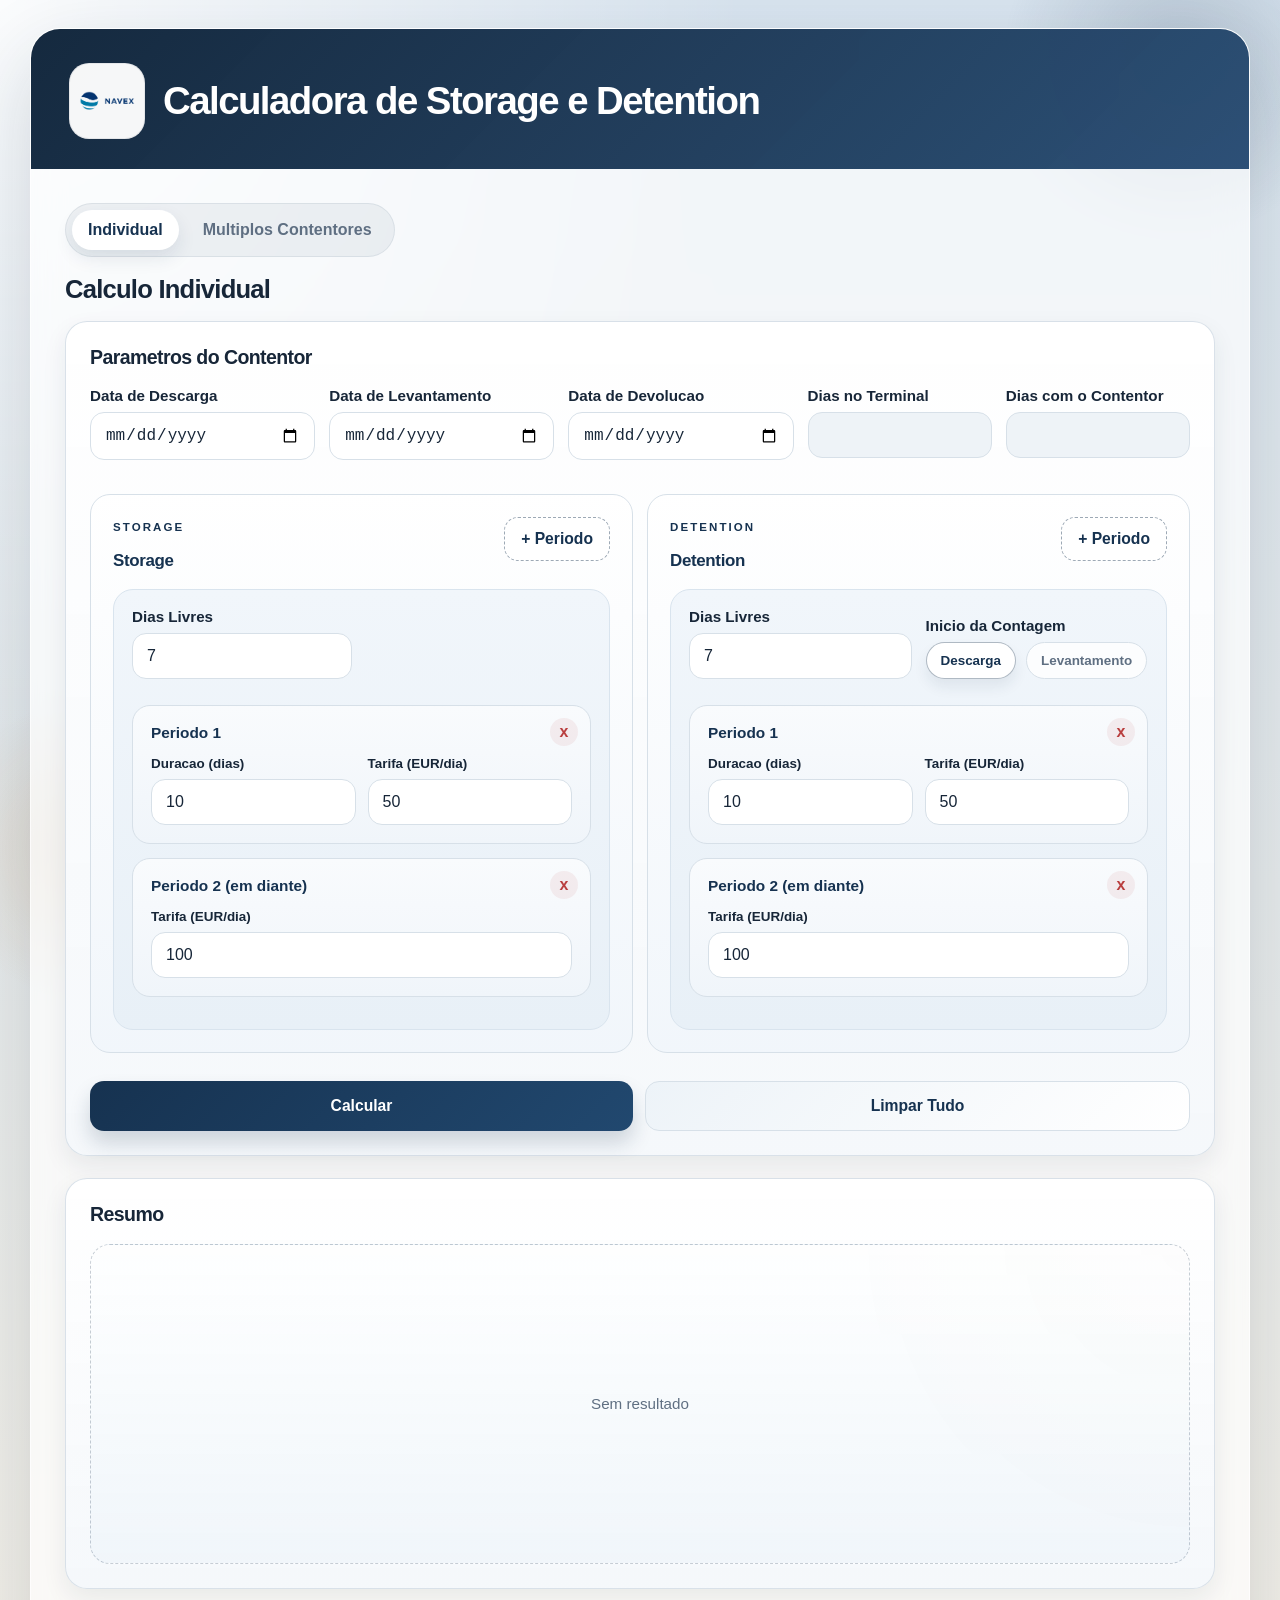
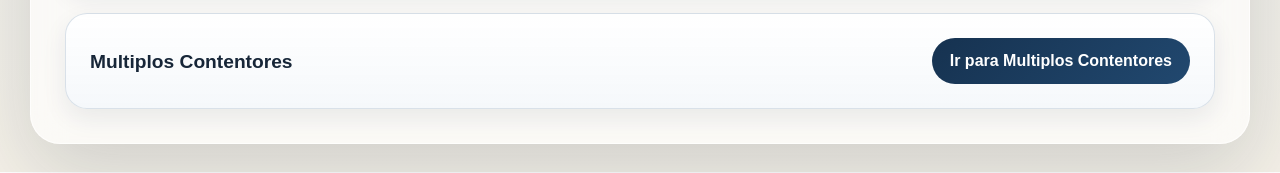
==== commit c3230d91: "UI enhancement: refactor app structure, add batch page, and restyle Restructure app.js removing inde" ====
--- a/index.html
+++ b/index.html
@@ -7,174 +7,160 @@
     <script src="https://cdn.sheetjs.com/xlsx-0.20.3/package/dist/xlsx.full.min.js"></script>
     <link rel="stylesheet" href="styles.css">
 </head>
-<body>
-    <div class="container">
-        <div class="header">
-            <div class="header-top">
-                <div class="logo">
-                    <img src="assets/Navex_VH (3).png" alt="NAVEX Logo">
+<body data-page="single">
+    <div class="page-shell">
+        <div class="container">
+            <div class="header">
+                <div class="header-top">
+                    <div class="logo">
+                        <img src="assets/Navex_VH (3).png" alt="NAVEX Logo">
+                    </div>
+                    <div class="header-text">
+                        <h1>Calculadora de Storage e Detention</h1>
+                    </div>
                 </div>
-                <div class="header-text">
-                    <h1>Calculadora de Storage e Detention</h1>
-                    <p>Calculadora de Custos Extra</p>
+            </div>
+
+            <div class="form-container">
+                <div class="page-switcher">
+                    <a href="index.html" class="active">Individual</a>
+                    <a href="batch.html">Multiplos Contentores</a>
+                </div>
+
+                <div class="section-header">
+                    <div>
+                        <h2>Calculo Individual</h2>
+                    </div>
+                </div>
+
+                <div class="calculator-grid">
+                    <div class="surface surface-form">
+                        <div class="surface-head">
+                            <h3>Parametros do Contentor</h3>
+                        </div>
+
+                        <form id="calculatorForm">
+                            <div class="single-input-grid">
+                                <div class="form-group">
+                                    <label for="releaseDate">
+                                        Data de Descarga
+                                    </label>
+                                    <input type="date" id="releaseDate">
+                                </div>
+
+                                <div class="form-group">
+                                    <label for="pickupDate">
+                                        Data de Levantamento
+                                    </label>
+                                    <input type="date" id="pickupDate">
+                                </div>
+
+                                <div class="form-group">
+                                    <label for="returnDate">
+                                        Data de Devolucao
+                                    </label>
+                                    <input type="date" id="returnDate">
+                                </div>
+
+                                <div class="form-group">
+                                    <label for="totalDays">
+                                        Dias no Terminal
+                                    </label>
+                                    <input type="number" id="totalDays" value="" min="1" readonly>
+                                </div>
+
+                                <div class="form-group">
+                                    <label for="containerDays">
+                                        Dias com o Contentor
+                                    </label>
+                                    <input type="number" id="containerDays" value="" min="1" readonly>
+                                </div>
+                            </div>
+
+                            <div class="tariff-grid single-tariff-grid">
+                                <div class="tariff-card batch-config-card">
+                                    <div class="tariff-card-head tariff-card-head-inline">
+                                        <span class="surface-kicker">Storage</span>
+                                        <h4>Storage</h4>
+                                        <button type="button" class="add-period-btn add-period-btn-inline" onclick="addPeriod()">+ Periodo</button>
+                                    </div>
+
+                                    <div class="batch-config-panel">
+                                        <div class="batch-card-top batch-card-top-single">
+                                            <div class="form-group">
+                                                <label for="freeDays">
+                                                    Dias Livres
+                                                </label>
+                                                <input type="number" id="freeDays" value="7" min="0">
+                                            </div>
+                                        </div>
+
+                                        <div class="periods-container" id="periodsContainer"></div>
+                                    </div>
+                                </div>
+
+                                <div class="tariff-card tariff-card-detention single-detention-card batch-config-card">
+                                    <div class="tariff-card-head tariff-card-head-inline">
+                                        <span class="surface-kicker">Detention</span>
+                                        <h4>Detention</h4>
+                                        <button type="button" class="add-period-btn add-period-btn-inline" onclick="addDetentionPeriod()">+ Periodo</button>
+                                    </div>
+
+                                    <div class="detention-section batch-config-panel single-detention-config" id="detentionSection">
+                                        <div class="single-detention-top">
+                                            <div class="form-group">
+                                                <label for="detentionFreeDays">
+                                                    Dias Livres
+                                                </label>
+                                                <input type="number" id="detentionFreeDays" value="7" min="0">
+                                            </div>
+
+                                            <div class="form-group detention-start-group">
+                                                <label>Inicio da Contagem</label>
+                                                <div class="detention-start-opts">
+                                                    <label>
+                                                        <input type="radio" name="detentionStart" value="release" checked>
+                                                        Descarga
+                                                    </label>
+                                                    <label>
+                                                        <input type="radio" name="detentionStart" value="pickup">
+                                                        Levantamento
+                                                    </label>
+                                                </div>
+                                            </div>
+                                        </div>
+
+                                        <div class="periods-container" id="detentionPeriodsContainer"></div>
+                                    </div>
+                                </div>
+                            </div>
+
+                            <div class="button-group single-actions">
+                                <button type="button" onclick="calculate()">Calcular</button>
+                                <button type="button" class="secondary" onclick="resetForm()">Limpar Tudo</button>
+                            </div>
+                        </form>
+                    </div>
+
+                    <div class="surface surface-result">
+                        <div class="surface-head">
+                            <h3>Resumo</h3>
+                        </div>
+                        <div id="result"></div>
+                    </div>
+                </div>
+
+                <div class="mode-link-card surface">
+                    <div>
+                        <h3>Multiplos Contentores</h3>
+                    </div>
+                    <a class="mode-link" href="batch.html">Ir para Multiplos Contentores</a>
                 </div>
             </div>
         </div>
-
-        <div class="form-container">
-        <form id="calculatorForm">
-            <div class="form-group">
-                <label for="releaseDate">
-                    Data de Descarga
-                    <span>Quando o contentor foi descarregado para o cais</span>
-                </label>
-                <input type="date" id="releaseDate">
-            </div>
-
-            <div class="form-group">
-                <label for="pickupDate">
-                    Data de Levantamento
-                    <span>Quando o contentor será levantado</span>
-                </label>
-                <input type="date" id="pickupDate">
-            </div>
-
-            <div class="form-group">
-                <label for="freeDays">
-                    Dias Livres
-                    <span>Período sem cobrança</span>
-                </label>
-                <input type="number" id="freeDays" value="7" min="0">
-            </div>
-
-            <button type="button" class="add-period-btn" onclick="addPeriod()">+ Adicionar Período</button>
-
-            <div class="periods-container" id="periodsContainer"></div>
-
-            <div class="form-group">
-                <label for="totalDays">
-                    Total de Dias
-                    <span>Desde a descarga até ao levantamento</span>
-                </label>
-                <input type="number" id="totalDays" value="" min="1" readonly>
-            </div>
-
-            <label class="detention-toggle">
-                <input type="checkbox" id="detentionEnabled" onchange="toggleDetention(); saveConfig()">
-                <span class="detention-toggle-pill">Incluir Detention</span>
-            </label>
-
-            <div class="detention-section" id="detentionSection">
-                <div class="form-group" style="margin-bottom:10px;">
-                    <label style="margin-bottom:6px;">Início da contagem</label>
-                    <div class="detention-start-opts">
-                        <label>
-                            <input type="radio" name="detentionStart" value="release" checked>
-                            A partir da descarga
-                        </label>
-                        <label>
-                            <input type="radio" name="detentionStart" value="pickup">
-                            A partir do levantamento
-                        </label>
-                    </div>
-                </div>
-                <div class="form-group">
-                    <label for="returnDate">
-                        Data de Devolução
-                        <span>Quando o contentor é devolvido vazio ao armador</span>
-                    </label>
-                    <input type="date" id="returnDate">
-                </div>
-                <div class="form-group">
-                    <label for="detentionFreeDays">
-                        Dias Livres (Detention)
-                        <span>Dias acordados sem cobrança</span>
-                    </label>
-                    <input type="number" id="detentionFreeDays" value="7" min="0">
-                </div>
-                <button type="button" class="add-period-btn" onclick="addDetentionPeriod()">+ Adicionar Período Detention</button>
-                <div class="periods-container" id="detentionPeriodsContainer"></div>
-            </div>
-
-            <div class="button-group">
-                <button type="button" onclick="calculate()">Calcular</button>
-                <button type="button" class="secondary" onclick="resetForm()">Limpar Tudo</button>
-            </div>
-        </form>
-
-        <div id="result"></div>
-
-        <!-- Batch Calculator -->
-        <div class="batch-section">
-            <div class="batch-section-toggle" onclick="toggleBatchSection()">
-                <span class="batch-section-title">Calcular Múltiplos Contentores</span>
-                <span class="batch-toggle-arrow" id="batchToggleArrow">▾</span>
-            </div>
-
-            <div class="batch-section-body" id="batchSectionBody">
-                <div class="batch-section-sub">As tarifas definidas acima aplicam-se a todos os contentores.</div>
-
-                <div class="form-group" style="margin-bottom:14px;">
-                    <label style="margin-bottom:6px;font-size:13px;">Detention: Início da contagem</label>
-                    <div class="detention-start-opts">
-                        <label>
-                            <input type="radio" name="batchDetentionStart" value="release" checked>
-                            A partir da descarga
-                        </label>
-                        <label>
-                            <input type="radio" name="batchDetentionStart" value="pickup">
-                            A partir do levantamento
-                        </label>
-                    </div>
-                </div>
-
-                <div class="drop-zone" id="dropZone" onclick="document.getElementById('excelFileInput').click()">
-                    <div class="drop-zone-icon">📂</div>
-                    <div class="drop-zone-text">Arraste um ficheiro Excel aqui<br>ou <strong>clique para selecionar</strong></div>
-                    <div class="drop-zone-sub">.xlsx · .xls · .csv</div>
-                    <div class="drop-zone-or">─── ou ───</div>
-                    <button type="button" class="drop-zone-download" onclick="event.stopPropagation(); downloadTemplate()">⬇ Descarregar Template</button>
-                    <input type="file" id="excelFileInput" accept=".xlsx,.xls,.csv" style="display:none;" onchange="loadExcelFile(event)">
-                </div>
-
-                <div class="batch-table-meta" id="batchTableMeta">Sem contentores carregados</div>
-
-                <div class="batch-table-wrapper">
-                    <table class="batch-table">
-                        <thead>
-                            <tr>
-                                <th>Referência</th>
-                                <th>Descarga</th>
-                                <th>Levantamento</th>
-                                <th>Dias Livres<br>Storage</th>
-                                <th>Devolução</th>
-                                <th>Dias Livres<br>Detention</th>
-                                <th></th>
-                            </tr>
-                        </thead>
-                        <tbody id="batchTableBody"></tbody>
-                    </table>
-                </div>
-
-                <button type="button" class="add-row-btn" onclick="addBatchRow()">+ Adicionar Contentor</button>
-
-                <div class="button-group" style="margin-top:0;">
-                    <button type="button" onclick="calculateBatch()">Calcular Todos</button>
-                    <button type="button" class="secondary" onclick="clearBatch()">Limpar Tabela</button>
-                </div>
-
-                <div class="batch-results" id="batchResults"></div>
-
-                <div class="result-btn-group" id="batchExportBtns" style="display:none;">
-                    <button class="result-copy-btn" onclick="copyBatchResult()">Copiar resumo</button>
-                    <button class="result-pdf-btn" onclick="exportBatchPDF()">Exportar PDF</button>
-                </div>
-            </div>
-        </div>
-
-        </div>
     </div>
 
+    <script src="pricing-engine.js"></script>
     <script src="app.js"></script>
 </body>
 </html>
--- a/styles.css
+++ b/styles.css
@@ -1,1096 +1,1533 @@
-        * {
-            margin: 0;
-            padding: 0;
-            box-sizing: border-box;
-        }
-
-        body {
-            font-family: 'Segoe UI', Tahoma, Geneva, Verdana, sans-serif;
-            background: #f5f5f5;
-            min-height: 100vh;
-            display: flex;
-            justify-content: center;
-            align-items: flex-start;
-            padding: 16px;
-        }
-
-        .container {
-            background: white;
-            border-radius: 10px;
-            box-shadow: 0 4px 16px rgba(0, 0, 0, 0.12);
-            max-width: 500px;
-            width: 100%;
-            overflow: hidden;
-        }
-
-        .header {
-            background: #1e3a5f;
-            padding: 24px 32px;
-            margin-bottom: 0;
-        }
-
-        .header-top {
-            display: flex;
-            flex-direction: row;
-            align-items: center;
-            gap: 16px;
-        }
-
-        .logo {
-            width: 64px;
-            height: 64px;
-            display: flex;
-            align-items: center;
-            justify-content: center;
-            flex-shrink: 0;
-            background: white;
-            border-radius: 8px;
-            padding: 6px;
-        }
-
-        .logo img {
-            max-width: 100%;
-            max-height: 100%;
-            object-fit: contain;
-        }
-
-        .header-text {
-            text-align: left;
-            display: flex;
-            flex-direction: column;
-            justify-content: center;
-        }
-
-        .header h1 {
-            color: white;
-            font-size: 22px;
-            margin: 0;
-            font-weight: 700;
-            letter-spacing: -0.3px;
-        }
-
-        .header p {
-            color: rgba(255, 255, 255, 0.7);
-            font-size: 13px;
-            margin: 0;
-            margin-top: 3px;
-            text-align: left;
-            letter-spacing: 0.3px;
-            text-transform: uppercase;
-            font-size: 11px;
-        }
-
-        .form-container {
-            padding: 32px 40px 40px;
-        }
-
-        .form-group {
-            margin-bottom: 22px;
-        }
-
-        label {
-            display: block;
-            color: #333;
-            font-weight: 500;
-            margin-bottom: 8px;
-            font-size: 14px;
-        }
-
-        label span {
-            color: #999;
-            font-size: 12px;
-            font-weight: normal;
-            display: block;
-            margin-top: 3px;
-        }
-
-
-        input {
-            width: 100%;
-            padding: 12px;
-            border: 1px solid #ccc;
-            border-radius: 4px;
-            font-size: 16px; /* 16px prevents iOS zoom on focus */
-            transition: border-color 0.3s;
-            -webkit-appearance: none;
-            appearance: none;
-        }
-
-        input:focus {
-            outline: none;
-            border-color: #1e3a5f;
-        }
-
-        input[readonly] {
-            background: #f5f7fa;
-            color: #666;
-            cursor: not-allowed;
-        }
+:root {
+    --bg-top: #d8e4ef;
+    --bg-bottom: #f4f0e7;
+    --surface: rgba(255, 255, 255, 0.88);
+    --surface-strong: #ffffff;
+    --surface-muted: #eef3f7;
+    --surface-soft: #f7f9fc;
+    --border: #d7e0e8;
+    --border-strong: #bbc8d6;
+    --text: #172638;
+    --text-soft: #5f6f82;
+    --text-faint: #8392a2;
+    --brand: #163250;
+    --brand-strong: #0d2238;
+    --brand-soft: #dde8f2;
+    --accent: #c5853f;
+    --accent-soft: #f4e4ce;
+    --success: #216b48;
+    --danger: #b93e3e;
+    --shadow-xl: 0 28px 80px rgba(16, 36, 58, 0.16);
+    --shadow-lg: 0 18px 46px rgba(20, 43, 69, 0.11);
+    --shadow-sm: 0 10px 24px rgba(20, 43, 69, 0.08);
+    --radius-xl: 30px;
+    --radius-lg: 22px;
+    --radius-md: 16px;
+    --radius-sm: 12px;
+}
+
+* {
+    margin: 0;
+    padding: 0;
+    box-sizing: border-box;
+}
+
+html {
+    scroll-behavior: smooth;
+}
+
+body {
+    font-family: "Aptos", "Bahnschrift", "Segoe UI", sans-serif;
+    color: var(--text);
+    background:
+        radial-gradient(circle at top left, rgba(255, 255, 255, 0.9), transparent 34%),
+        linear-gradient(180deg, var(--bg-top) 0%, var(--bg-bottom) 100%);
+    min-height: 100vh;
+}
+
+body::before,
+body::after {
+    content: "";
+    position: fixed;
+    inset: auto;
+    pointer-events: none;
+    z-index: 0;
+}
+
+body::before {
+    top: -120px;
+    right: -80px;
+    width: 360px;
+    height: 360px;
+    border-radius: 50%;
+    background: radial-gradient(circle, rgba(22, 50, 80, 0.18), rgba(22, 50, 80, 0) 70%);
+}
+
+body::after {
+    bottom: -100px;
+    left: -60px;
+    width: 300px;
+    height: 300px;
+    border-radius: 50%;
+    background: radial-gradient(circle, rgba(197, 133, 63, 0.18), rgba(197, 133, 63, 0) 72%);
+}
+
+.page-shell {
+    position: relative;
+    z-index: 1;
+    width: 100%;
+    padding: 28px;
+}
+
+.container {
+    max-width: 1220px;
+    margin: 0 auto;
+    background: rgba(255, 255, 255, 0.64);
+    border: 1px solid rgba(255, 255, 255, 0.68);
+    border-radius: var(--radius-xl);
+    box-shadow: var(--shadow-xl);
+    overflow: hidden;
+    backdrop-filter: blur(16px);
+}
+
+.header {
+    padding: 34px 38px 30px;
+    color: white;
+    background:
+        linear-gradient(135deg, rgba(13, 34, 56, 0.97), rgba(28, 66, 107, 0.92)),
+        linear-gradient(90deg, rgba(255, 255, 255, 0.05), transparent);
+}
+
+.header-top {
+    display: flex;
+    align-items: center;
+    gap: 18px;
+}
+
+.logo {
+    width: 76px;
+    height: 76px;
+    flex-shrink: 0;
+    display: flex;
+    align-items: center;
+    justify-content: center;
+    background: rgba(255, 255, 255, 0.96);
+    border-radius: 20px;
+    padding: 10px;
+    box-shadow: inset 0 0 0 1px rgba(13, 34, 56, 0.08);
+}
+
+.logo img {
+    width: 100%;
+    height: 100%;
+    object-fit: contain;
+}
+
+.header-text {
+    display: flex;
+    flex-direction: column;
+    gap: 0;
+}
+
+.header h1 {
+    font-size: clamp(1.9rem, 3vw, 2.6rem);
+    line-height: 1.05;
+    letter-spacing: -0.04em;
+    font-weight: 800;
+}
+
+.surface-kicker {
+    display: inline-flex;
+    align-items: center;
+    gap: 8px;
+    font-size: 0.72rem;
+    font-weight: 700;
+    letter-spacing: 0.18em;
+    text-transform: uppercase;
+}
+
+.form-container {
+    padding: 34px;
+}
+
+.section-header {
+    display: flex;
+    justify-content: space-between;
+    align-items: end;
+    gap: 22px;
+    margin-bottom: 18px;
+}
+
+.section-header h2 {
+    font-size: clamp(1.35rem, 2vw, 1.9rem);
+    line-height: 1.1;
+    letter-spacing: -0.03em;
+}
+
+.page-switcher {
+    display: inline-flex;
+    gap: 8px;
+    padding: 6px;
+    margin-bottom: 18px;
+    border-radius: 999px;
+    background: rgba(22, 50, 80, 0.06);
+    border: 1px solid rgba(22, 50, 80, 0.08);
+}
+
+.page-switcher a {
+    display: inline-flex;
+    align-items: center;
+    justify-content: center;
+    min-height: 40px;
+    padding: 0 16px;
+    border-radius: 999px;
+    color: var(--text-soft);
+    text-decoration: none;
+    font-weight: 700;
+    transition: background 0.18s ease, color 0.18s ease, box-shadow 0.18s ease;
+}
+
+.page-switcher a.active {
+    background: white;
+    color: var(--brand);
+    box-shadow: 0 8px 18px rgba(22, 50, 80, 0.1);
+}
+
+.page-switcher a:hover {
+    color: var(--brand);
+}
+
+.calculator-grid {
+    display: grid;
+    grid-template-columns: minmax(0, 1.18fr) minmax(330px, 0.82fr);
+    gap: 22px;
+    align-items: start;
+}
+
+body[data-page="single"] .calculator-grid {
+    grid-template-columns: 1fr;
+}
+
+.batch-page-stack {
+    display: grid;
+    gap: 22px;
+}
+
+.tariff-grid {
+    display: grid;
+    grid-template-columns: repeat(2, minmax(0, 1fr));
+    gap: 14px;
+    margin-bottom: 18px;
+}
+
+.single-input-grid {
+    display: grid;
+    grid-template-columns: repeat(3, minmax(0, 1.1fr)) repeat(2, minmax(0, 0.9fr));
+    gap: 14px;
+    margin-bottom: 18px;
+}
+
+.single-tariff-grid {
+    margin-bottom: 22px;
+}
+
+.single-detention-card .tariff-card-head {
+    display: flex;
+    justify-content: space-between;
+    align-items: flex-start;
+    gap: 16px;
+}
+
+.single-detention-config {
+    margin-top: 0;
+    margin-bottom: 0;
+}
+
+.single-detention-card .tariff-card-head-inline {
+    display: grid;
+    grid-template-columns: minmax(0, 1fr) auto;
+    grid-template-areas:
+        "kicker action"
+        "title action";
+    align-items: center;
+    column-gap: 14px;
+    row-gap: 4px;
+}
+
+.single-detention-top {
+    display: grid;
+    grid-template-columns: repeat(2, minmax(0, 1fr));
+    gap: 14px;
+    align-items: end;
+    margin-bottom: 10px;
+}
+
+.single-actions {
+    margin-top: 0;
+}
+
+.batch-tariff-grid {
+    display: grid;
+    grid-template-columns: repeat(2, minmax(0, 1fr));
+    gap: 18px;
+    align-items: start;
+}
+
+.tariff-card {
+    padding: 22px;
+    border-radius: 20px;
+    background: linear-gradient(180deg, rgba(255, 255, 255, 0.98), rgba(241, 246, 251, 0.95));
+    border: 1px solid var(--border);
+}
+
+.batch-config-card {
+    display: flex;
+    flex-direction: column;
+}
+
+.tariff-card-head {
+    margin-bottom: 14px;
+}
+
+.tariff-card-head-inline {
+    display: grid;
+    grid-template-columns: minmax(0, 1fr) auto;
+    grid-template-areas:
+        "kicker action"
+        "title action";
+    align-items: center;
+    column-gap: 14px;
+    row-gap: 4px;
+}
+
+.tariff-card-head-inline .surface-kicker {
+    grid-area: kicker;
+    margin-bottom: 0;
+}
+
+.tariff-card-head-inline h4 {
+    grid-area: title;
+    margin: 0;
+}
+
+.add-period-btn-inline {
+    grid-area: action;
+    margin: 0;
+    align-self: center;
+}
+
+.tariff-card-detention .tariff-card-head {
+    display: flex;
+    justify-content: space-between;
+    align-items: flex-start;
+    gap: 16px;
+}
+
+.batch-config-card.tariff-card-detention .tariff-card-head-inline {
+    display: grid;
+    grid-template-columns: minmax(0, 1fr) auto;
+    grid-template-areas:
+        "kicker action"
+        "title action";
+    align-items: center;
+    column-gap: 14px;
+    row-gap: 4px;
+}
+
+.tariff-card-head h4 {
+    font-size: 1.06rem;
+    margin: 6px 0 0;
+    color: var(--brand);
+    letter-spacing: -0.02em;
+}
+
+.tariff-card .add-period-btn {
+    margin-bottom: 14px;
+}
+
+.batch-detention-config {
+    padding: 0;
+    margin-top: 0;
+    margin-bottom: 0;
+    border: 0;
+    border-radius: 0;
+    background: transparent;
+}
+
+.batch-config-panel {
+    padding: 18px;
+    border-radius: 20px;
+    background: linear-gradient(180deg, #f1f6fb, #e8f0f7);
+    border: 1px solid #d9e4ee;
+}
+
+.batch-card-top {
+    display: grid;
+    grid-template-columns: repeat(2, minmax(0, 1fr));
+    gap: 14px;
+    align-items: end;
+    margin-bottom: 10px;
+}
+
+.batch-card-top-single {
+    grid-template-columns: minmax(0, 220px);
+}
+
+.surface {
+    border-radius: var(--radius-lg);
+    background: linear-gradient(180deg, rgba(255, 255, 255, 0.94), rgba(245, 248, 251, 0.98));
+    border: 1px solid rgba(215, 224, 232, 0.95);
+    box-shadow: var(--shadow-sm);
+}
+
+.surface-form,
+.surface-result,
+.surface-batch-page {
+    padding: 24px;
+}
+
+.mode-link-card {
+    margin-top: 24px;
+    padding: 24px;
+    display: flex;
+    justify-content: space-between;
+    align-items: center;
+    gap: 20px;
+}
+
+.mode-link-card h3 {
+    font-size: 1.2rem;
+    margin: 8px 0 6px;
+}
+
+.mode-link-card p {
+    color: var(--text-soft);
+    line-height: 1.5;
+    max-width: 52ch;
+}
+
+.mode-link {
+    display: inline-flex;
+    align-items: center;
+    justify-content: center;
+    min-height: 46px;
+    padding: 0 18px;
+    border-radius: 999px;
+    background: linear-gradient(135deg, var(--brand), #21486f);
+    color: white;
+    text-decoration: none;
+    font-weight: 700;
+    white-space: nowrap;
+}
+
+.surface-head {
+    margin-bottom: 18px;
+}
+
+.surface-kicker {
+    color: var(--brand);
+    margin-bottom: 10px;
+}
+
+.surface-head h3 {
+    font-size: 1.22rem;
+    letter-spacing: -0.03em;
+    margin-bottom: 0;
+}
+
+.surface-head p {
+    color: var(--text-soft);
+    line-height: 1.5;
+    font-size: 0.95rem;
+}
+
+form {
+    display: block;
+}
+
+.form-group {
+    margin-bottom: 16px;
+}
+
+label {
+    display: block;
+    color: var(--text);
+    font-weight: 700;
+    margin-bottom: 8px;
+    font-size: 0.95rem;
+}
+
+label span {
+    display: block;
+    margin-top: 4px;
+    color: var(--text-faint);
+    font-size: 0.81rem;
+    font-weight: 500;
+    line-height: 1.45;
+}
+
+input {
+    width: 100%;
+    border: 1px solid var(--border);
+    background: var(--surface-strong);
+    color: var(--text);
+    border-radius: 14px;
+    padding: 13px 14px;
+    font-size: 16px;
+    transition: border-color 0.18s ease, box-shadow 0.18s ease, transform 0.18s ease;
+    -webkit-appearance: none;
+    appearance: none;
+}
+
+input:hover {
+    border-color: var(--border-strong);
+}
+
+input:focus,
+input:focus-visible {
+    outline: none;
+    border-color: rgba(22, 50, 80, 0.64);
+    box-shadow: 0 0 0 4px rgba(22, 50, 80, 0.1);
+}
+
+input[readonly] {
+    background: var(--surface-muted);
+    color: var(--text-soft);
+}
+
+button {
+    flex: 1;
+    border: 0;
+    border-radius: 14px;
+    padding: 14px 18px;
+    font-size: 0.98rem;
+    font-weight: 700;
+    cursor: pointer;
+    min-height: 50px;
+    color: white;
+    background: linear-gradient(135deg, var(--brand), #21486f);
+    box-shadow: 0 12px 20px rgba(22, 50, 80, 0.18);
+    transition: transform 0.18s ease, box-shadow 0.18s ease, filter 0.18s ease;
+    touch-action: manipulation;
+}
+
+button:hover {
+    transform: translateY(-1px);
+    filter: brightness(1.03);
+    box-shadow: 0 16px 24px rgba(22, 50, 80, 0.22);
+}
+
+button:active {
+    transform: translateY(0);
+}
+
+button.secondary {
+    color: var(--brand);
+    background: linear-gradient(135deg, #edf3f8, #ffffff);
+    border: 1px solid var(--border);
+    box-shadow: none;
+}
 
 .button-group {
-            display: flex;
-            gap: 10px;
-            margin-top: 30px;
-        }
-
-        button {
-            flex: 1;
-            padding: 14px 20px;
-            background: #1e3a5f;
-            color: white;
-            border: none;
-            border-radius: 4px;
-            font-size: 16px;
-            font-weight: 600;
-            cursor: pointer;
-            transition: background 0.2s;
-            touch-action: manipulation;
-            min-height: 48px;
-        }
-
-        button:hover {
-            background: #152a45;
-        }
-
-        button:active {
-            background: #1e3a5f;
-        }
-
-        button.secondary {
-            background: #e8e8e8;
-            color: #333;
-        }
-
-        button.secondary:hover {
-            background: #d8d8d8;
-        }
-
-        #result {
-            margin-top: 30px;
-            display: none;
-        }
-
-        #result.show {
-            display: block;
-            animation: slideIn 0.3s ease-out;
-        }
-
-        @keyframes slideIn {
-            from { opacity: 0; transform: translateY(-10px); }
-            to { opacity: 1; transform: translateY(0); }
-        }
-
-        .result-header {
-            background: #1e3a5f;
-            border-radius: 8px 8px 0 0;
-            padding: 20px 24px;
-            text-align: center;
-        }
-
-        .result-label {
-            color: rgba(255,255,255,0.65);
-            font-size: 11px;
-            font-weight: 600;
-            letter-spacing: 1px;
-            text-transform: uppercase;
-            margin-bottom: 4px;
-        }
-
-        .result-total {
-            font-size: 40px;
-            font-weight: 700;
-            color: white;
-            letter-spacing: -1px;
-        }
-
-        .result-body {
-            border: 1px solid #dde3ec;
-            border-top: none;
-            border-radius: 0 0 8px 8px;
-            overflow: hidden;
-        }
-
-        .result-free-days {
-            display: flex;
-            justify-content: space-between;
-            align-items: center;
-            padding: 12px 16px;
-            background: #f0f4f8;
-            border-bottom: 1px solid #dde3ec;
-            font-size: 13px;
-            color: #555;
-        }
-
-        .result-free-days .free-label {
-            font-weight: 500;
-        }
-
-        .result-free-days .free-dates {
-            font-size: 12px;
-            color: #888;
-        }
-
-        .result-period {
-            border-bottom: 1px solid #eaeef2;
-            padding: 14px 16px;
-            background: white;
-        }
-
-        .result-period:last-child {
-            border-bottom: none;
-        }
-
-        .result-period-top {
-            display: flex;
-            justify-content: space-between;
-            align-items: baseline;
-            margin-bottom: 4px;
-        }
-
-        .result-period-name {
-            font-weight: 600;
-            font-size: 13px;
-            color: #1e3a5f;
-        }
-
-        .result-period-subtotal {
-            font-weight: 700;
-            font-size: 15px;
-            color: #1e3a5f;
-        }
-
-        .result-period-bottom {
-            display: flex;
-            justify-content: space-between;
-            align-items: center;
-        }
-
-        .result-period-dates {
-            font-size: 12px;
-            color: #888;
-        }
-
-        .result-period-calc {
-            font-size: 12px;
-            color: #999;
-        }
-
-        .result-btn-group {
-            display: flex;
-            gap: 8px;
-            margin-top: 12px;
-        }
-
-        .result-copy-btn,
-        .result-pdf-btn {
-            flex: 1;
-            padding: 11px;
-            border-radius: 4px;
-            font-size: 13px;
-            font-weight: 600;
-            cursor: pointer;
-            transition: all 0.2s;
-            min-height: unset;
-            border: 1.5px solid;
-        }
-
-        .result-copy-btn {
-            background: white;
-            color: #1e3a5f;
-            border-color: #1e3a5f;
-        }
-
-        .result-copy-btn:hover {
-            background: #1e3a5f;
-            color: white;
-        }
-
-        .result-pdf-btn {
-            background: white;
-            color: #555;
-            border-color: #bbb;
-        }
-
-        .result-pdf-btn:hover {
-            background: #555;
-            color: white;
-            border-color: #555;
-        }
-
-        @media print {
-            body {
-                background: white;
-                padding: 0;
-            }
-
-            .container {
-                box-shadow: none;
-                border-radius: 0;
-                max-width: 100%;
-            }
-
-            .header {
-                -webkit-print-color-adjust: exact;
-                print-color-adjust: exact;
-            }
-
-            .result-header {
-                -webkit-print-color-adjust: exact;
-                print-color-adjust: exact;
-            }
-
-            .result-free-days {
-                -webkit-print-color-adjust: exact;
-                print-color-adjust: exact;
-            }
-
-            .form-container > form,
-            .result-btn-group {
-                display: none !important;
-            }
-
-            #result {
-                display: block !important;
-                margin-top: 0;
-            }
-
-            .print-header {
-                display: flex !important;
-            }
-
-            /* Avoid page breaks in important elements */
-            .print-header {
-                page-break-inside: avoid;
-            }
-
-            .result-header {
-                page-break-inside: avoid;
-            }
-
-            #result table {
-                page-break-inside: avoid;
-            }
-
-            #result tr {
-                page-break-inside: avoid;
-            }
-
-            .result-body {
-                page-break-inside: auto;
-            }
-
-            .result-section-divider {
-                page-break-after: avoid;
-            }
-
-            body.print-mode-single * {
-                visibility: hidden !important;
-            }
-
-            body.print-mode-single #result,
-            body.print-mode-single #result * {
-                visibility: visible !important;
-            }
-
-            body.print-mode-single #result {
-                display: block !important;
-                position: absolute;
-                top: 0;
-                left: 0;
-                width: 100%;
-                margin: 0;
-                padding: 0 16px;
-            }
-
-            body.print-mode-batch .container {
-                display: none !important;
-            }
-
-            body.print-mode-batch #batchPrintArea {
-                display: block !important;
-                position: static;
-                width: 100%;
-                max-width: 100%;
-                margin: 0;
-                padding: 0;
-                background: white;
-            }
-        }
-
-        .print-header {
-            display: none;
-            justify-content: space-between;
-            align-items: flex-start;
-            margin-bottom: 24px;
-            padding-bottom: 16px;
-            border-bottom: 2px solid #1e3a5f;
-        }
-
-        .print-header-brand {
-            display: flex;
-            align-items: center;
-            gap: 12px;
-        }
-
-        .print-header-logo {
-            width: 54px;
-            height: 54px;
-            object-fit: contain;
-            border: 1px solid #d7dee8;
-            border-radius: 8px;
-            padding: 5px;
-            background: white;
-            flex-shrink: 0;
-        }
-
-        .print-header-sub {
-            font-size: 12px;
-            color: #888;
-            margin-top: 2px;
-        }
-
-        .print-header-title {
-            font-size: 20px;
-            font-weight: 700;
-            color: #1e3a5f;
-        }
-
-        .print-header-meta {
-            font-size: 12px;
-            color: #888;
-            text-align: right;
-        }
-
-        .batch-print-area {
-            display: none;
-        }
-
-
-        .period-item {
-            background: #f9f9f9;
-            border: 1px solid #ddd;
-            border-radius: 4px;
-            padding: 16px;
-            margin-bottom: 15px;
-            position: relative;
-        }
-
-        .period-header {
-            display: flex;
-            justify-content: space-between;
-            align-items: center;
-            margin-bottom: 12px;
-            gap: 10px;
-        }
-
-        .period-title {
-            font-weight: 600;
-            color: #1e3a5f;
-            font-size: 14px;
-            flex: 1;
-        }
-
-        .remove-btn {
-            position: absolute;
-            top: 8px;
-            right: 8px;
-            background: none;
-            border: none;
-            font-size: 18px;
-            cursor: pointer;
-            transition: opacity 0.2s;
-            padding: 0;
-            color: #d32f2f;
-        }
-
-        .remove-btn:hover {
-            opacity: 0.7;
-        }
-
-        .period-inputs {
-            display: grid;
-            grid-template-columns: 1fr 1fr;
-            gap: 12px;
-        }
-
-        .period-inputs .form-group {
-            margin-bottom: 0;
-        }
-
-        .period-inputs label {
-            font-size: 13px;
-            margin-bottom: 6px;
-        }
-
-        .period-inputs label span {
-            font-size: 11px;
-        }
-
-        .period-inputs input {
-            padding: 10px;
-            font-size: 16px; /* prevent iOS zoom */
-        }
-
-        .add-period-btn {
-            background: white;
-            color: #1e3a5f;
-            padding: 10px 20px;
-            border: 2px dashed #1e3a5f;
-            border-radius: 4px;
-            cursor: pointer;
-            font-weight: 600;
-            transition: all 0.2s;
-            margin-bottom: 20px;
-        }
-
-        .add-period-btn:hover {
-            background: #f5f5f5;
-            border-style: solid;
-        }
-
-        .periods-container {
-            margin-bottom: 20px;
-        }
-
-        .detention-toggle {
-            display: inline-flex;
-            align-items: center;
-            gap: 0;
-            margin-bottom: 22px;
-            cursor: pointer;
-            user-select: none;
-        }
-
-        .detention-toggle input[type="checkbox"] {
-            display: none;
-        }
-
-        .detention-toggle-pill {
-            display: flex;
-            align-items: center;
-            gap: 8px;
-            padding: 9px 18px;
-            border-radius: 6px;
-            border: 2px solid #1e3a5f;
-            background: white;
-            color: #1e3a5f;
-            font-weight: 600;
-            font-size: 14px;
-            transition: background 0.2s, color 0.2s;
-        }
-
-        .detention-toggle-pill::before {
-            content: '';
-            display: inline-block;
-            width: 14px;
-            height: 14px;
-            border: 2px solid currentColor;
-            border-radius: 3px;
-            flex-shrink: 0;
-            transition: background 0.2s, border-color 0.2s;
-        }
-
-        .detention-toggle input[type="checkbox"]:checked + .detention-toggle-pill {
-            background: #1e3a5f;
-            color: white;
-        }
-
-        .detention-toggle input[type="checkbox"]:checked + .detention-toggle-pill::before {
-            background: white;
-            border-color: white;
-            background-image: url("data:image/svg+xml,%3Csvg viewBox='0 0 10 8' xmlns='http://www.w3.org/2000/svg'%3E%3Cpath d='M1 4l3 3 5-6' stroke='%231e3a5f' stroke-width='1.8' fill='none' stroke-linecap='round' stroke-linejoin='round'/%3E%3C/svg%3E");
-            background-size: 10px 8px;
-            background-repeat: no-repeat;
-            background-position: center;
-        }
-
-        .detention-start-opts {
-            display: flex;
-            gap: 8px;
-            margin-bottom: 14px;
-            flex-wrap: wrap;
-        }
-
-        .detention-start-opts label {
-            display: flex;
-            align-items: center;
-            gap: 6px;
-            padding: 6px 12px;
-            border-radius: 20px;
-            border: 1.5px solid #b0bec5;
-            font-size: 13px;
-            font-weight: 500;
-            color: #555;
-            cursor: pointer;
-            user-select: none;
-            transition: border-color 0.2s, color 0.2s, background 0.2s;
-            margin-bottom: 0;
-        }
-
-        .detention-start-opts input[type="radio"] {
-            display: none;
-        }
-
-        .detention-start-opts label:has(input:checked) {
-            border-color: #1e3a5f;
-            color: #1e3a5f;
-            background: #eef3f9;
-            font-weight: 600;
-        }
-
-        .detention-section {
-            background: #f0f4f8;
-            border: 1px solid #dde3ec;
-            border-radius: 4px;
-            padding: 16px;
-            margin-bottom: 22px;
-            display: none;
-        }
-
-        .detention-section.show {
-            display: block;
-        }
-
-        .detention-section .form-group {
-            margin-bottom: 14px;
-        }
-
-        .detention-section .form-group:last-child {
-            margin-bottom: 0;
-        }
-
-        .result-section-divider {
-            display: flex;
-            align-items: center;
-            gap: 8px;
-            padding: 10px 16px;
-            background: #f0f4f8;
-            border-top: 1px solid #dde3ec;
-            border-bottom: 1px solid #dde3ec;
-            font-size: 11px;
-            font-weight: 700;
-            letter-spacing: 0.8px;
-            text-transform: uppercase;
-            color: #555;
-        }
-
-        .result-grand-total {
-            display: flex;
-            justify-content: space-between;
-            align-items: center;
-            padding: 14px 16px;
-            background: #1e3a5f;
-            color: white;
-            font-weight: 700;
-            font-size: 15px;
-        }
-
-        @media print {
-            .result-grand-total {
-                -webkit-print-color-adjust: exact;
-                print-color-adjust: exact;
-                background: #0d2240 !important;
-            }
-        }
-
-        /* Batch calculator */
-        .batch-section {
-            border-top: 2px solid #dde3ec;
-            margin-top: 32px;
-        }
-
-        .batch-section-toggle {
-            display: flex;
-            justify-content: space-between;
-            align-items: center;
-            padding: 18px 0 16px;
-            cursor: pointer;
-            user-select: none;
-        }
-
-        .batch-toggle-arrow {
-            font-size: 20px;
-            color: #1e3a5f;
-            transition: transform 0.25s;
-            line-height: 1;
-        }
-
-        .batch-toggle-arrow.open {
-            transform: rotate(180deg);
-        }
-
-        .batch-section-body {
-            display: none;
-        }
-
-        .batch-section-body.open {
-            display: block;
-        }
-
-        .batch-section-title {
-            font-size: 16px;
-            font-weight: 700;
-            color: #1e3a5f;
-            margin-bottom: 0;
-        }
-
-        .batch-section-sub {
-            font-size: 12px;
-            color: #888;
-            margin-bottom: 16px;
-        }
-
-        /* Drop zone */
-        .drop-zone {
-            border: 2px dashed #b0bec5;
-            border-radius: 8px;
-            padding: 24px 16px;
-            text-align: center;
-            background: #f8fafc;
-            margin-bottom: 16px;
-            transition: border-color 0.2s, background 0.2s;
-            cursor: pointer;
-            position: relative;
-        }
-
-        .drop-zone.drag-over {
-            border-color: #1e3a5f;
-            background: #eef3f9;
-        }
-
-        .drop-zone-icon {
-            font-size: 28px;
-            margin-bottom: 6px;
-        }
-
-        .drop-zone-text {
-            font-size: 13px;
-            color: #555;
-            margin-bottom: 8px;
-        }
-
-        .drop-zone-text strong {
-            color: #1e3a5f;
-        }
-
-        .drop-zone-sub {
-            font-size: 11px;
-            color: #aaa;
-            margin-bottom: 10px;
-        }
-
-        .drop-zone-or {
-            font-size: 11px;
-            color: #aaa;
-            margin: 8px 0;
-        }
-
-        .drop-zone-btn {
-            display: inline-block;
-            padding: 7px 16px;
-            background: white;
-            color: #1e3a5f;
-            border: 1.5px solid #1e3a5f;
-            border-radius: 4px;
-            font-size: 12px;
-            font-weight: 600;
-            cursor: pointer;
-            transition: all 0.2s;
-        }
-
-        .drop-zone-btn:hover {
-            background: #1e3a5f;
-            color: white;
-        }
-
-        .drop-zone-download {
-            display: inline-block;
-            padding: 7px 16px;
-            background: white;
-            color: #1e7a3f;
-            border: 1.5px solid #1e7a3f;
-            border-radius: 4px;
-            font-size: 12px;
-            font-weight: 600;
-            cursor: pointer;
-            transition: all 0.2s;
-            margin-right: 6px;
-        }
-
-        .drop-zone-download:hover {
-            background: #1e7a3f;
-            color: white;
-        }
-
-
-        .batch-table-wrapper {
-            overflow: auto;
-            margin-bottom: 12px;
-            border: 1px solid #dde3ec;
-            border-radius: 6px;
-            max-height: 360px;
-            background: white;
-        }
-
-        .batch-table {
-            width: 100%;
-            border-collapse: collapse;
-            font-size: 12px;
-            min-width: 540px;
-        }
-
-        .batch-table th {
-            background: #f0f4f8;
-            color: #1e3a5f;
-            font-weight: 600;
-            padding: 8px 8px;
-            text-align: left;
-            border-bottom: 1px solid #dde3ec;
-            white-space: nowrap;
-            font-size: 11px;
-            letter-spacing: 0.3px;
-            position: sticky;
-            top: 0;
-            z-index: 2;
-        }
-
-        .batch-table td {
-            padding: 4px 6px;
-            border-bottom: 1px solid #eaeef2;
-            vertical-align: middle;
-        }
-
-        .batch-table tbody tr:nth-child(even) td {
-            background: #fbfdff;
-        }
-
-        .batch-table tr:last-child td {
-            border-bottom: none;
-        }
-
-        .batch-table input {
-            width: 100%;
-            padding: 5px 6px;
-            border: 1px solid #ccc;
-            border-radius: 3px;
-            font-size: 12px;
-            min-width: 72px;
-            min-height: 30px;
-        }
-
-        .batch-table input:focus {
-            border-color: #1e3a5f;
-            outline: none;
-        }
-
-        .batch-table td.batch-remove {
-            text-align: center;
-            width: 28px;
-            padding: 0 4px;
-        }
-
-        .batch-remove-btn {
-            background: none;
-            border: none;
-            color: #d32f2f;
-            font-size: 16px;
-            cursor: pointer;
-            padding: 0;
-            min-height: unset;
-            flex: unset;
-            width: 20px;
-            height: 20px;
-            line-height: 1;
-        }
-
-        .batch-remove-btn:hover {
-            opacity: 0.7;
-            background: none;
-        }
-
-        .add-row-btn {
-            background: white;
-            color: #1e3a5f;
-            padding: 8px 16px;
-            border: 2px dashed #1e3a5f;
-            border-radius: 4px;
-            cursor: pointer;
-            font-weight: 600;
-            font-size: 13px;
-            transition: all 0.2s;
-            min-height: unset;
-            flex: unset;
-            margin-bottom: 16px;
-        }
-
-        .add-row-btn:hover {
-            background: #f5f5f5;
-            border-style: solid;
-        }
-
-        .batch-results {
-            margin-top: 20px;
-        }
-
-        .batch-table-meta {
-            font-size: 11px;
-            color: #5f6d7d;
-            margin: -2px 0 8px;
-            display: flex;
-            justify-content: space-between;
-            align-items: center;
-        }
-
-        .batch-results-panel {
-            border: 1px solid #d9e1ea;
-            border-radius: 8px;
-            background: white;
-            overflow: hidden;
-        }
-
-        .batch-results-summary {
-            background: #1e3a5f;
-            color: white;
-            padding: 10px 12px;
-            display: flex;
-            justify-content: space-between;
-            align-items: center;
-            font-weight: 700;
-            font-size: 14px;
-            gap: 10px;
-        }
-
-        .batch-results-summary strong {
-            font-size: 20px;
-            letter-spacing: -0.3px;
-        }
-
-        .batch-results-table-wrap {
-            overflow: auto;
-            max-height: 360px;
-        }
-
-        .batch-results-table {
-            width: 100%;
-            border-collapse: collapse;
-            font-size: 12px;
-            min-width: 560px;
-        }
-
-        .batch-results-table th {
-            background: #f0f4f8;
-            color: #1e3a5f;
-            text-transform: uppercase;
-            letter-spacing: 0.5px;
-            font-size: 10px;
-            font-weight: 700;
-            padding: 8px 8px;
-            border-bottom: 1px solid #d9e1ea;
-            white-space: nowrap;
-            position: sticky;
-            top: 0;
-            z-index: 1;
-        }
-
-        .batch-results-table td {
-            padding: 7px 8px;
-            border-bottom: 1px solid #e8edf2;
-            color: #2b3847;
-            white-space: nowrap;
-        }
-
-        .batch-results-table tr:nth-child(even):not(.batch-results-row-error) td {
-            background: #fbfdff;
-        }
-
-        .batch-results-table td.num {
-            text-align: right;
-        }
-
-        .batch-results-table td.total {
-            font-weight: 700;
-            color: #1e3a5f;
-        }
-
-        .batch-results-table td.ref {
-            font-weight: 700;
-            color: #1c2e44;
-        }
-
-        .batch-results-row-error td {
-            background: #fff5f5;
-            color: #a12727;
-            font-weight: 600;
-        }
-
-        .batch-results-subtotals {
-            border-top: 1px solid #d9e1ea;
-            background: #f7fafc;
-            padding: 8px 12px;
-            display: flex;
-            gap: 12px;
-            font-size: 12px;
-            color: #4b5b6d;
-        }
-
-        .batch-results-subtotals strong {
-            color: #1e3a5f;
-            margin-left: 4px;
-        }
-
-        @media (max-width: 480px) {
-            body {
-                padding: 0;
-                background: white;
-                align-items: flex-start;
-            }
-
-            .container {
-                border-radius: 0;
-                box-shadow: none;
-                min-height: 100vh;
-            }
-
-            .header {
-                padding: 16px 20px;
-            }
-
-            .logo {
-                width: 52px;
-                height: 52px;
-            }
-
-            .header h1 {
-                font-size: 18px;
-            }
-
-            .form-container {
-                padding: 20px 16px 32px;
-            }
-
-            .button-group {
-                flex-direction: column;
-            }
-
-            .result-total {
-                font-size: 28px;
-            }
-
-            .period-inputs {
-                grid-template-columns: 1fr;
-            }
-
-            .add-period-btn {
-                width: 100%;
-                padding: 12px;
-                min-height: 48px;
-            }
-
-            .batch-table-wrapper {
-                max-height: 300px;
-            }
-
-            .batch-results-table-wrap {
-                max-height: 280px;
-            }
-        }
+    display: flex;
+    gap: 12px;
+    margin-top: 28px;
+}
+
+.add-period-btn,
+.add-row-btn {
+    min-height: 0;
+    width: auto;
+    display: inline-flex;
+    align-items: center;
+    justify-content: center;
+    gap: 8px;
+    padding: 12px 16px;
+    background: rgba(255, 255, 255, 0.82);
+    color: var(--brand);
+    border: 1.5px dashed rgba(22, 50, 80, 0.42);
+    box-shadow: none;
+}
+
+.add-period-btn:hover,
+.add-row-btn:hover {
+    background: var(--brand-soft);
+    border-style: solid;
+}
+
+.periods-container {
+    margin-top: 8px;
+    margin-bottom: 0;
+}
+
+.period-item {
+    position: relative;
+    margin-bottom: 14px;
+    padding: 18px;
+    border-radius: 18px;
+    background: linear-gradient(180deg, #f9fbfd, #f0f5fa);
+    border: 1px solid var(--border);
+}
+
+.period-header {
+    display: flex;
+    justify-content: space-between;
+    align-items: center;
+    gap: 12px;
+    margin-bottom: 14px;
+}
+
+.period-title {
+    font-weight: 800;
+    color: var(--brand);
+    font-size: 0.96rem;
+}
+
+.remove-btn {
+    position: absolute;
+    top: 12px;
+    right: 12px;
+    width: 28px;
+    height: 28px;
+    border-radius: 50%;
+    background: rgba(185, 62, 62, 0.08);
+    color: var(--danger);
+    border: 0;
+    box-shadow: none;
+    font-size: 1rem;
+    min-height: 0;
+    padding: 0;
+}
+
+.remove-btn:hover {
+    background: rgba(185, 62, 62, 0.14);
+    transform: none;
+}
+
+.period-inputs {
+    display: grid;
+    grid-template-columns: 1fr 1fr;
+    gap: 12px;
+}
+
+.period-inputs .form-group {
+    margin-bottom: 0;
+}
+
+.period-inputs label {
+    font-size: 0.84rem;
+}
+
+.detention-section {
+    display: none;
+    margin-bottom: 18px;
+    padding: 18px;
+    border-radius: 20px;
+    background: linear-gradient(180deg, #f1f6fb, #e8f0f7);
+    border: 1px solid #d9e4ee;
+}
+
+.detention-section.show {
+    display: block;
+}
+
+.batch-config-panel.detention-section {
+    margin-bottom: 0;
+    padding: 18px;
+}
+
+.detention-start-group,
+.batch-start-group {
+    margin-bottom: 16px;
+}
+
+.detention-start-opts {
+    display: flex;
+    flex-wrap: wrap;
+    gap: 10px;
+}
+
+.detention-start-opts label {
+    display: inline-flex;
+    align-items: center;
+    gap: 8px;
+    margin-bottom: 0;
+    padding: 10px 14px;
+    border-radius: 999px;
+    background: rgba(255, 255, 255, 0.8);
+    border: 1px solid var(--border);
+    color: var(--text-soft);
+    font-size: 0.84rem;
+    font-weight: 700;
+    cursor: pointer;
+}
+
+.detention-start-opts input[type="radio"] {
+    display: none;
+}
+
+.detention-start-opts label:has(input:checked) {
+    color: var(--brand);
+    background: white;
+    border-color: rgba(22, 50, 80, 0.34);
+    box-shadow: 0 8px 14px rgba(22, 50, 80, 0.08);
+}
+
+.surface-result {
+    position: sticky;
+    top: 24px;
+}
+
+body[data-page="single"] .surface-result {
+    position: static;
+}
+
+#result {
+    min-height: 320px;
+}
+
+#result:not(.show) {
+    display: flex;
+    align-items: center;
+    justify-content: center;
+    text-align: center;
+    padding: 28px;
+    border-radius: 20px;
+    border: 1.5px dashed rgba(22, 50, 80, 0.24);
+    background:
+        linear-gradient(180deg, rgba(255, 255, 255, 0.86), rgba(240, 245, 250, 0.92)),
+        radial-gradient(circle at top right, rgba(197, 133, 63, 0.08), transparent 34%);
+}
+
+#result:not(.show) > * {
+    display: none !important;
+}
+
+#result:not(.show)::before {
+    content: "Sem resultado";
+    max-width: 18ch;
+    color: var(--text-soft);
+    line-height: 1.6;
+    font-size: 0.95rem;
+}
+
+#result.show {
+    display: block;
+    animation: slideIn 0.28s ease-out;
+}
+
+@keyframes slideIn {
+    from {
+        opacity: 0;
+        transform: translateY(10px);
+    }
+    to {
+        opacity: 1;
+        transform: translateY(0);
+    }
+}
+
+.result-header {
+    padding: 24px 24px 22px;
+    border-radius: 22px 22px 0 0;
+    text-align: center;
+    background: linear-gradient(135deg, #16324d, #1d4467);
+}
+
+.result-label {
+    color: rgba(255, 255, 255, 0.68);
+    font-size: 0.72rem;
+    font-weight: 700;
+    letter-spacing: 0.18em;
+    text-transform: uppercase;
+    margin-bottom: 6px;
+}
+
+.result-total {
+    color: white;
+    font-size: clamp(2rem, 4vw, 3rem);
+    font-weight: 800;
+    letter-spacing: -0.05em;
+}
+
+.result-body {
+    border: 1px solid var(--border);
+    border-top: 0;
+    border-radius: 0 0 22px 22px;
+    overflow: hidden;
+    background: white;
+}
+
+.result-free-days,
+.result-section-divider {
+    display: flex;
+    justify-content: space-between;
+    align-items: center;
+    gap: 12px;
+    padding: 13px 16px;
+}
+
+.result-free-days {
+    background: var(--surface-muted);
+    border-bottom: 1px solid var(--border);
+    color: var(--text-soft);
+    font-size: 0.86rem;
+}
+
+.result-free-days .free-label {
+    font-weight: 700;
+}
+
+.result-free-days .free-dates {
+    color: var(--text-faint);
+    font-size: 0.78rem;
+}
+
+.result-section-divider {
+    background: #f7fafc;
+    border-top: 1px solid var(--border);
+    border-bottom: 1px solid var(--border);
+    justify-content: flex-start;
+    color: var(--text-soft);
+    font-size: 0.72rem;
+    font-weight: 800;
+    letter-spacing: 0.18em;
+    text-transform: uppercase;
+}
+
+.result-period {
+    padding: 16px;
+    border-bottom: 1px solid #e9eef3;
+    background: white;
+}
+
+.result-period:last-child {
+    border-bottom: 0;
+}
+
+.result-period-top,
+.result-period-bottom {
+    display: flex;
+    justify-content: space-between;
+    gap: 12px;
+}
+
+.result-period-top {
+    align-items: baseline;
+    margin-bottom: 6px;
+}
+
+.result-period-bottom {
+    align-items: center;
+}
+
+.result-period-name {
+    color: var(--brand);
+    font-weight: 800;
+    font-size: 0.9rem;
+}
+
+.result-period-subtotal {
+    color: var(--brand);
+    font-weight: 800;
+    font-size: 0.98rem;
+}
+
+.result-period-dates,
+.result-period-calc {
+    font-size: 0.8rem;
+}
+
+.result-period-dates {
+    color: var(--text-soft);
+}
+
+.result-period-calc {
+    color: var(--text-faint);
+}
+
+.result-btn-group {
+    display: flex;
+    gap: 10px;
+    margin-top: 14px;
+}
+
+.result-copy-btn,
+.result-pdf-btn {
+    min-height: 46px;
+    padding: 11px 14px;
+    font-size: 0.88rem;
+    border-radius: 14px;
+    box-shadow: none;
+}
+
+.result-copy-btn {
+    background: white;
+    color: var(--brand);
+    border: 1px solid rgba(22, 50, 80, 0.22);
+}
+
+.result-pdf-btn {
+    background: var(--brand-soft);
+    color: var(--brand);
+    border: 1px solid rgba(22, 50, 80, 0.12);
+}
+
+.batch-top-grid {
+    display: grid;
+    grid-template-columns: minmax(280px, 0.95fr) minmax(340px, 1.05fr);
+    gap: 16px;
+    align-items: stretch;
+    margin-bottom: 18px;
+}
+
+.batch-top-grid-single {
+    grid-template-columns: 1fr;
+}
+
+.drop-zone {
+    position: relative;
+    margin-bottom: 0;
+    min-height: 100%;
+    padding: 22px 24px;
+    text-align: center;
+    border-radius: 20px;
+    border: 1.5px dashed rgba(22, 50, 80, 0.28);
+    background:
+        linear-gradient(180deg, rgba(255, 255, 255, 0.92), rgba(240, 245, 250, 0.92)),
+        radial-gradient(circle at top right, rgba(197, 133, 63, 0.12), transparent 34%);
+    transition: border-color 0.18s ease, transform 0.18s ease, background 0.18s ease;
+    cursor: pointer;
+}
+
+.drop-zone.drag-over {
+    border-color: rgba(22, 50, 80, 0.58);
+    background: linear-gradient(180deg, #ffffff, #eaf1f8);
+    transform: translateY(-1px);
+}
+
+.drop-zone-icon {
+    width: 62px;
+    height: 62px;
+    margin: 0 auto 12px;
+    border-radius: 18px;
+    display: flex;
+    align-items: center;
+    justify-content: center;
+    background: linear-gradient(135deg, var(--brand), #325e8d);
+    color: white;
+    font-size: 1rem;
+    font-weight: 800;
+    letter-spacing: 0.14em;
+}
+
+.drop-zone-text {
+    color: var(--text-soft);
+    font-size: 1rem;
+    line-height: 1.2;
+}
+
+.drop-zone-text strong {
+    color: var(--brand);
+}
+
+.drop-zone-sub,
+.drop-zone-or {
+    color: var(--text-faint);
+    font-size: 0.77rem;
+    letter-spacing: 0.1em;
+    text-transform: uppercase;
+}
+
+.drop-zone-sub {
+    margin-top: 10px;
+}
+
+.drop-zone-download {
+    display: inline-flex;
+    align-items: center;
+    justify-content: center;
+    min-height: 0;
+    width: auto;
+    padding: 10px 14px;
+    background: white;
+    color: var(--success);
+    border: 1px solid rgba(33, 107, 72, 0.22);
+    box-shadow: none;
+    margin-top: 12px;
+}
+
+.batch-table-shell {
+    border-radius: 20px;
+    border: 1px solid var(--border);
+    background: linear-gradient(180deg, rgba(255, 255, 255, 0.98), rgba(244, 248, 252, 0.98));
+    box-shadow: inset 0 1px 0 rgba(255, 255, 255, 0.7);
+    margin-bottom: 24px;
+}
+
+.batch-table-toolbar {
+    display: flex;
+    justify-content: flex-start;
+    align-items: center;
+    gap: 16px;
+    padding: 12px 14px 10px;
+    border-bottom: 1px solid var(--border);
+}
+
+.batch-table-meta {
+    margin: 0;
+    color: var(--text-soft);
+    font-size: 0.82rem;
+    font-weight: 700;
+}
+
+.batch-table-wrapper,
+.batch-results-table-wrap {
+    overflow: auto;
+    background: white;
+    border: 1px solid var(--border);
+    border-radius: 18px;
+}
+
+.batch-table-wrapper {
+    max-height: 420px;
+    margin: 0;
+    border: 0;
+    border-radius: 0 0 20px 20px;
+}
+
+.batch-table,
+.batch-results-table {
+    width: 100%;
+    min-width: 760px;
+    border-collapse: collapse;
+    font-size: 0.8rem;
+}
+
+.batch-table th,
+.batch-results-table th {
+    position: sticky;
+    top: 0;
+    z-index: 2;
+    text-align: left;
+    padding: 11px 12px;
+    background: #eef4f8;
+    border-bottom: 1px solid var(--border);
+    color: var(--brand);
+    text-transform: uppercase;
+    letter-spacing: 0.08em;
+    font-size: 0.68rem;
+    font-weight: 800;
+}
+
+.batch-table td,
+.batch-results-table td {
+    padding: 0;
+    border-bottom: 1px solid #e7edf3;
+    border-right: 1px solid #edf2f6;
+    color: var(--text);
+    vertical-align: middle;
+}
+
+.batch-table td:last-child,
+.batch-table th:last-child,
+.batch-results-table td:last-child,
+.batch-results-table th:last-child {
+    border-right: 0;
+}
+
+.batch-table tbody tr:nth-child(even) td,
+.batch-results-table tr:nth-child(even):not(.batch-results-row-error) td {
+    background: #fcfdff;
+}
+
+.batch-table tr:last-child td,
+.batch-results-table tr:last-child td {
+    border-bottom: 0;
+}
+
+.batch-col-index {
+    width: 46px;
+    text-align: center !important;
+}
+
+.batch-row-index {
+    width: 46px;
+    min-width: 46px;
+    text-align: center;
+    font-size: 0.74rem;
+    font-weight: 800;
+    color: var(--text-faint);
+    background: #f5f8fb;
+}
+
+.batch-table input {
+    min-width: 88px;
+    min-height: 46px;
+    padding: 11px 12px;
+    border: 0;
+    border-radius: 0;
+    font-size: 0.82rem;
+    background: transparent;
+    box-shadow: none;
+}
+
+.batch-table input::placeholder {
+    color: #90a0af;
+}
+
+.batch-table input:focus,
+.batch-table input:focus-visible {
+    border: 0;
+    background: #fff8e8;
+    box-shadow: inset 0 0 0 2px rgba(197, 133, 63, 0.45);
+}
+
+.batch-date-input,
+.batch-number-input {
+    font-variant-numeric: tabular-nums;
+}
+
+.batch-cell-ref input {
+    font-weight: 700;
+    text-transform: uppercase;
+    letter-spacing: 0.02em;
+}
+
+.batch-cell-freeDays input,
+.batch-cell-detentionFreeDays input {
+    text-align: center;
+}
+
+.batch-table td.batch-remove {
+    width: 52px;
+    text-align: center;
+    padding: 0;
+    background: #fbfcfe;
+}
+
+.batch-remove-btn {
+    width: 34px;
+    height: 34px;
+    min-height: 0;
+    border-radius: 50%;
+    padding: 0;
+    background: rgba(185, 62, 62, 0.08);
+    color: var(--danger);
+    box-shadow: none;
+    flex: unset;
+}
+
+.batch-remove-btn:hover {
+    background: rgba(185, 62, 62, 0.14);
+}
+
+.batch-actions {
+    margin-top: 18px;
+    justify-content: flex-start;
+}
+
+.batch-results {
+    margin-top: 20px;
+}
+
+.batch-results-panel {
+    overflow: hidden;
+    border-radius: 22px;
+    border: 1px solid var(--border);
+    background: white;
+}
+
+.batch-results-summary {
+    display: flex;
+    justify-content: space-between;
+    align-items: center;
+    gap: 14px;
+    padding: 14px 16px;
+    background: linear-gradient(135deg, var(--brand-strong), #21486f);
+    color: white;
+    font-size: 0.92rem;
+    font-weight: 800;
+}
+
+.batch-results-summary strong {
+    font-size: 1.5rem;
+    letter-spacing: -0.04em;
+}
+
+.batch-results-table-wrap {
+    max-height: 380px;
+}
+
+.batch-results-table td.num {
+    text-align: right;
+}
+
+.batch-results-table th,
+.batch-results-table td {
+    padding: 8px 10px;
+}
+
+.batch-results-table td.total,
+.batch-results-subtotals strong,
+.batch-results-table td.ref {
+    color: var(--brand);
+    font-weight: 800;
+}
+
+.batch-results-row-error td {
+    background: #fff4f2;
+    color: var(--danger);
+    font-weight: 700;
+}
+
+.batch-results-subtotals {
+    display: flex;
+    flex-wrap: wrap;
+    gap: 16px;
+    padding: 12px 16px;
+    background: var(--surface-soft);
+    border-top: 1px solid var(--border);
+    color: var(--text-soft);
+    font-size: 0.84rem;
+}
+
+.print-header {
+    display: none;
+    justify-content: space-between;
+    align-items: flex-start;
+    gap: 16px;
+    margin-bottom: 24px;
+    padding-bottom: 16px;
+    border-bottom: 2px solid var(--brand);
+}
+
+.print-header-brand {
+    display: flex;
+    align-items: center;
+    gap: 12px;
+}
+
+.print-header-logo {
+    width: 54px;
+    height: 54px;
+    object-fit: contain;
+    border: 1px solid var(--border);
+    border-radius: 12px;
+    padding: 5px;
+    background: white;
+}
+
+.print-header-title {
+    color: var(--brand);
+    font-size: 1.2rem;
+    font-weight: 800;
+}
+
+.print-header-meta {
+    color: var(--text-faint);
+    font-size: 0.78rem;
+}
+
+.print-header-meta {
+    text-align: right;
+}
+
+.batch-print-area {
+    display: none;
+}
+
+@media print {
+    @page {
+        size: A4 portrait;
+        margin: 10mm;
+    }
+
+    body {
+        background: white;
+    }
+
+    body::before,
+    body::after {
+        display: none !important;
+    }
+
+    .page-shell,
+    .form-container,
+    .surface-result {
+        padding: 0 !important;
+    }
+
+    .container {
+        box-shadow: none;
+        border: 0;
+        border-radius: 0;
+        max-width: 100%;
+        background: white;
+    }
+
+    .header,
+    .surface-form,
+    .surface-result > .surface-head,
+    .result-btn-group {
+        display: none !important;
+    }
+
+    .print-header,
+    .result-header,
+    .result-free-days,
+    .result-grand-total {
+        -webkit-print-color-adjust: exact;
+        print-color-adjust: exact;
+    }
+
+    body.print-mode-single .header,
+    body.print-mode-single .page-switcher,
+    body.print-mode-single .section-header,
+    body.print-mode-single .surface-form,
+    body.print-mode-single .mode-link-card {
+        display: none !important;
+    }
+
+    body.print-mode-single .container,
+    body.print-mode-single .form-container,
+    body.print-mode-single .calculator-grid,
+    body.print-mode-single .surface-result {
+        display: block !important;
+        width: 100% !important;
+        max-width: none !important;
+    }
+
+    body.print-mode-single .surface-result {
+        padding: 0 !important;
+        border: 0 !important;
+        background: white !important;
+        box-shadow: none !important;
+    }
+
+    body.print-mode-single #result {
+        position: static;
+        width: calc(100% - 3px);
+        min-height: auto;
+        margin: 0;
+        padding: 0;
+        display: block !important;
+        color: #1c2733;
+    }
+
+    body.print-mode-single #result .print-header {
+        display: flex !important;
+        margin-bottom: 18px;
+        padding: 2mm 2mm 14px 2mm;
+        box-sizing: border-box;
+        overflow: visible;
+    }
+
+    body.print-mode-single #result .print-header-logo {
+        width: 52px;
+        height: 52px;
+    }
+
+    body.print-mode-single #result .print-header-title {
+        font-size: 1.22rem;
+    }
+
+    body.print-mode-single #result .print-header-meta {
+        font-size: 0.72rem;
+        line-height: 1.35;
+        padding-left: 10px;
+        flex-shrink: 0;
+    }
+
+    body.print-mode-single #result .result-header {
+        background: #16324d !important;
+        color: white !important;
+        border-radius: 18px 18px 0 0;
+    }
+
+    body.print-mode-single #result .result-body {
+        border-color: #d3dde7;
+        box-shadow: none;
+    }
+
+    body.print-mode-single #result .result-section-divider,
+    body.print-mode-single #result .result-free-days,
+    body.print-mode-single #result .result-period {
+        break-inside: avoid;
+    }
+
+    body.print-mode-batch .container {
+        display: none !important;
+    }
+
+    body.print-mode-batch #batchPrintArea {
+        display: block !important;
+        width: 100%;
+        max-width: 100%;
+        margin: 0;
+        padding: 0;
+        background: white;
+    }
+}
+
+@media (max-width: 1080px) {
+    .section-header,
+    .calculator-grid {
+        grid-template-columns: 1fr;
+        display: grid;
+    }
+
+    .section-header {
+        align-items: start;
+    }
+
+    .surface-result {
+        position: static;
+    }
+
+    .tariff-grid {
+        grid-template-columns: 1fr;
+    }
+
+    .single-input-grid {
+        grid-template-columns: 1fr;
+    }
+
+    .batch-tariff-grid {
+        grid-template-columns: 1fr;
+    }
+
+    .batch-card-top {
+        grid-template-columns: 1fr;
+    }
+
+    .single-detention-top {
+        grid-template-columns: 1fr;
+    }
+
+    .tariff-card-detention .tariff-card-head {
+        flex-direction: column;
+        align-items: flex-start;
+    }
+
+    .batch-top-grid {
+        grid-template-columns: 1fr;
+    }
+}
+
+@media (max-width: 760px) {
+    .page-shell {
+        padding: 12px;
+    }
+
+    .container {
+        border-radius: 24px;
+    }
+
+    .header,
+    .form-container {
+        padding: 22px 18px;
+    }
+
+    .header-top {
+        align-items: flex-start;
+    }
+
+    .surface-form,
+    .surface-result,
+    .surface-batch-page {
+        padding: 18px;
+    }
+
+    .button-group,
+    .result-btn-group {
+        flex-direction: column;
+    }
+
+    .mode-link-card {
+        flex-direction: column;
+        align-items: flex-start;
+    }
+
+    .tariff-card-head-inline {
+        grid-template-columns: 1fr;
+        grid-template-areas:
+            "kicker"
+            "title"
+            "action";
+        align-items: start;
+    }
+
+    .add-period-btn-inline {
+        width: 100%;
+    }
+
+    .period-inputs,
+    .result-period-top,
+    .result-period-bottom,
+    .result-free-days {
+        grid-template-columns: 1fr;
+        flex-direction: column;
+        align-items: flex-start;
+    }
+
+    .drop-zone {
+        padding: 20px 16px;
+    }
+
+    .batch-table-toolbar {
+        flex-direction: column;
+        align-items: flex-start;
+    }
+
+    .batch-table-wrapper,
+    .batch-results-table-wrap {
+        border-radius: 16px;
+    }
+}
+
+@media (max-width: 520px) {
+    body {
+        background: white;
+    }
+
+    body::before,
+    body::after {
+        display: none;
+    }
+
+    .page-shell {
+        padding: 0;
+    }
+
+    .container {
+        border-radius: 0;
+        border-left: 0;
+        border-right: 0;
+        min-height: 100vh;
+    }
+
+    .logo {
+        width: 62px;
+        height: 62px;
+        border-radius: 16px;
+    }
+
+    .header h1 {
+        font-size: 1.65rem;
+    }
+
+    .result-total {
+        font-size: 2.1rem;
+    }
+
+    .page-switcher {
+        width: 100%;
+        display: grid;
+        grid-template-columns: 1fr 1fr;
+    }
+
+    .page-switcher a {
+        width: 100%;
+    }
+}
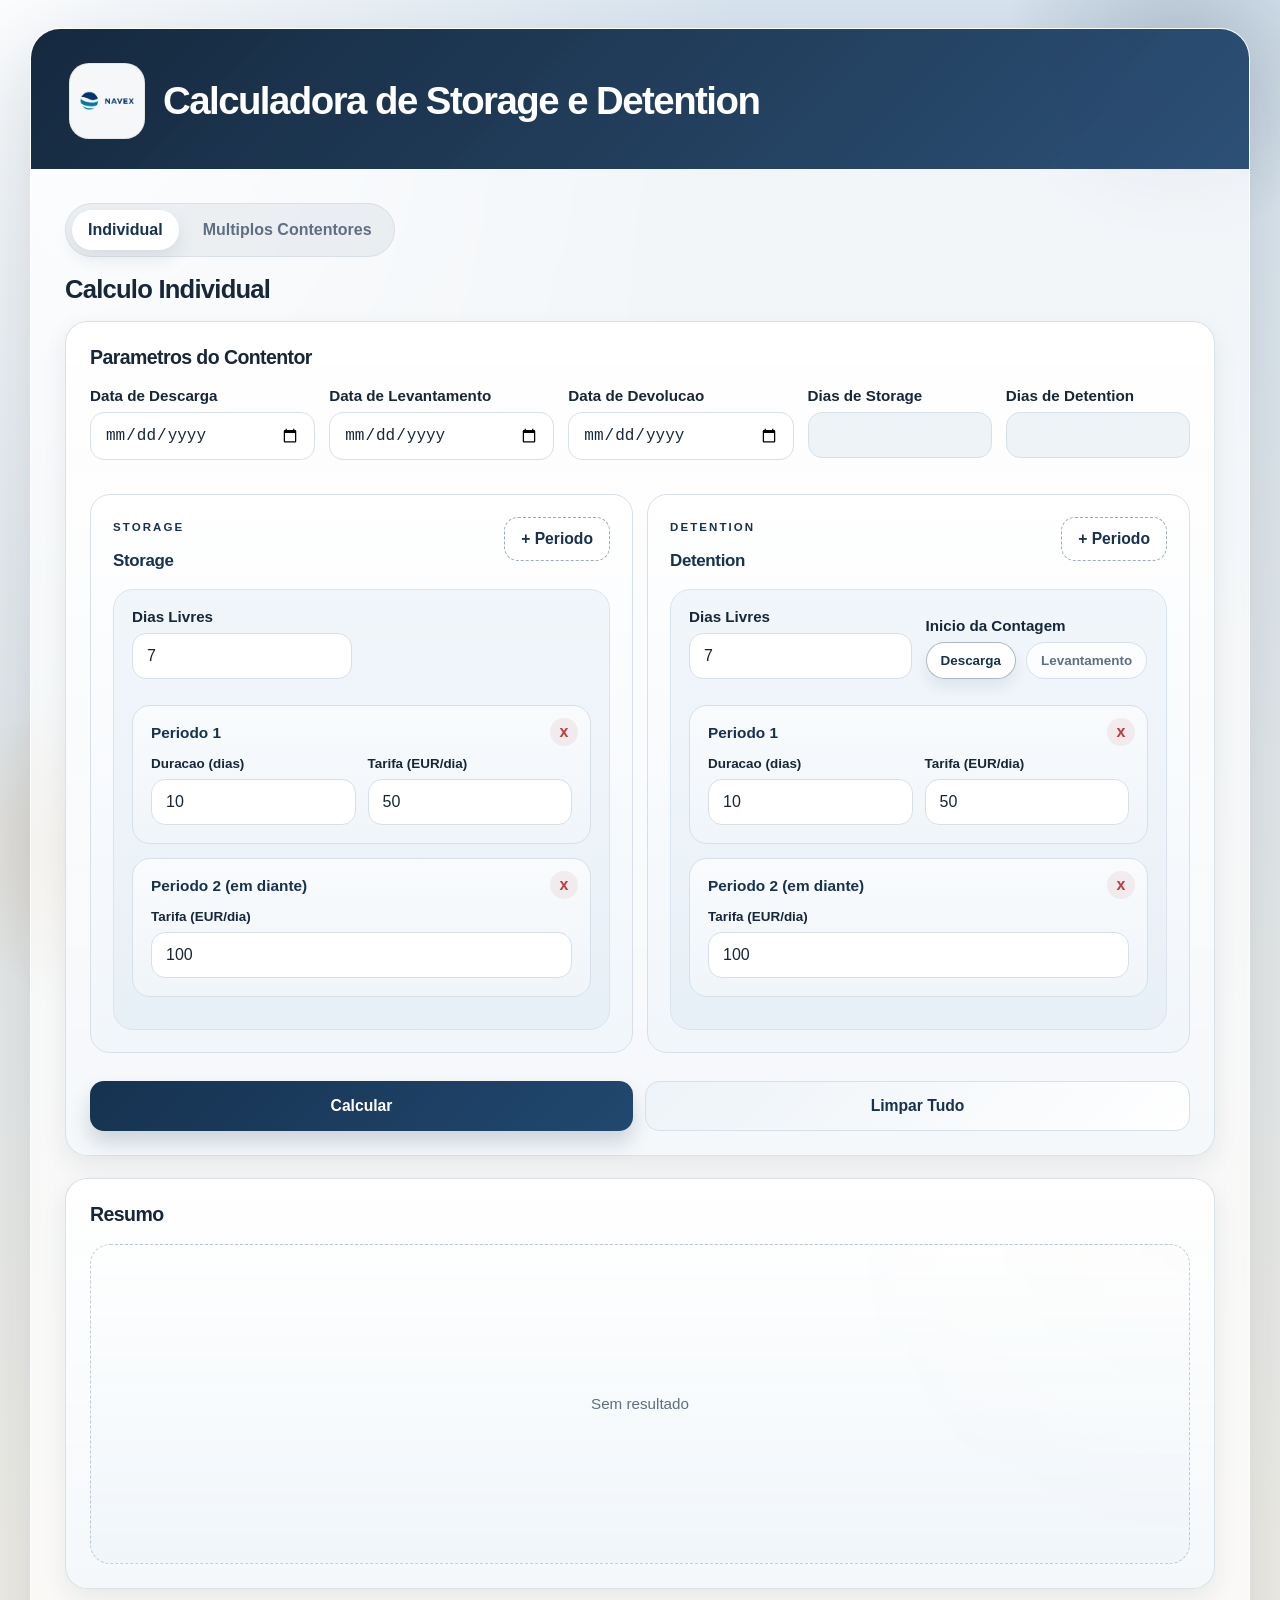
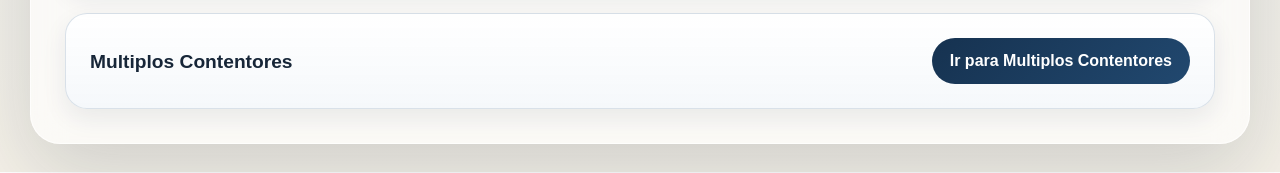
==== commit 85d37a02: "Rename day labels and fix detention days counter - 'Dias no Terminal' renamed to 'Dias de Storage' -" ====
--- a/index.html
+++ b/index.html
@@ -4,7 +4,9 @@
     <meta charset="UTF-8">
     <meta name="viewport" content="width=device-width, initial-scale=1.0">
     <title>Calculadora Storage e Detention</title>
-    <script src="https://cdn.sheetjs.com/xlsx-0.20.3/package/dist/xlsx.full.min.js"></script>
+    <script src="https://cdn.sheetjs.com/xlsx-0.20.3/package/dist/xlsx.full.min.js"
+            integrity="sha384-EnyY0/GSHQGSxSgMwaIPzSESbqoOLSexfnSMN2AP+39Ckmn92stwABZynq1JyzdT"
+            crossorigin="anonymous"></script>
     <link rel="stylesheet" href="styles.css">
 </head>
 <body data-page="single">
@@ -64,14 +66,14 @@
 
                                 <div class="form-group">
                                     <label for="totalDays">
-                                        Dias no Terminal
+                                        Dias de Storage
                                     </label>
                                     <input type="number" id="totalDays" value="" min="1" readonly>
                                 </div>
 
                                 <div class="form-group">
                                     <label for="containerDays">
-                                        Dias com o Contentor
+                                        Dias de Detention
                                     </label>
                                     <input type="number" id="containerDays" value="" min="1" readonly>
                                 </div>
